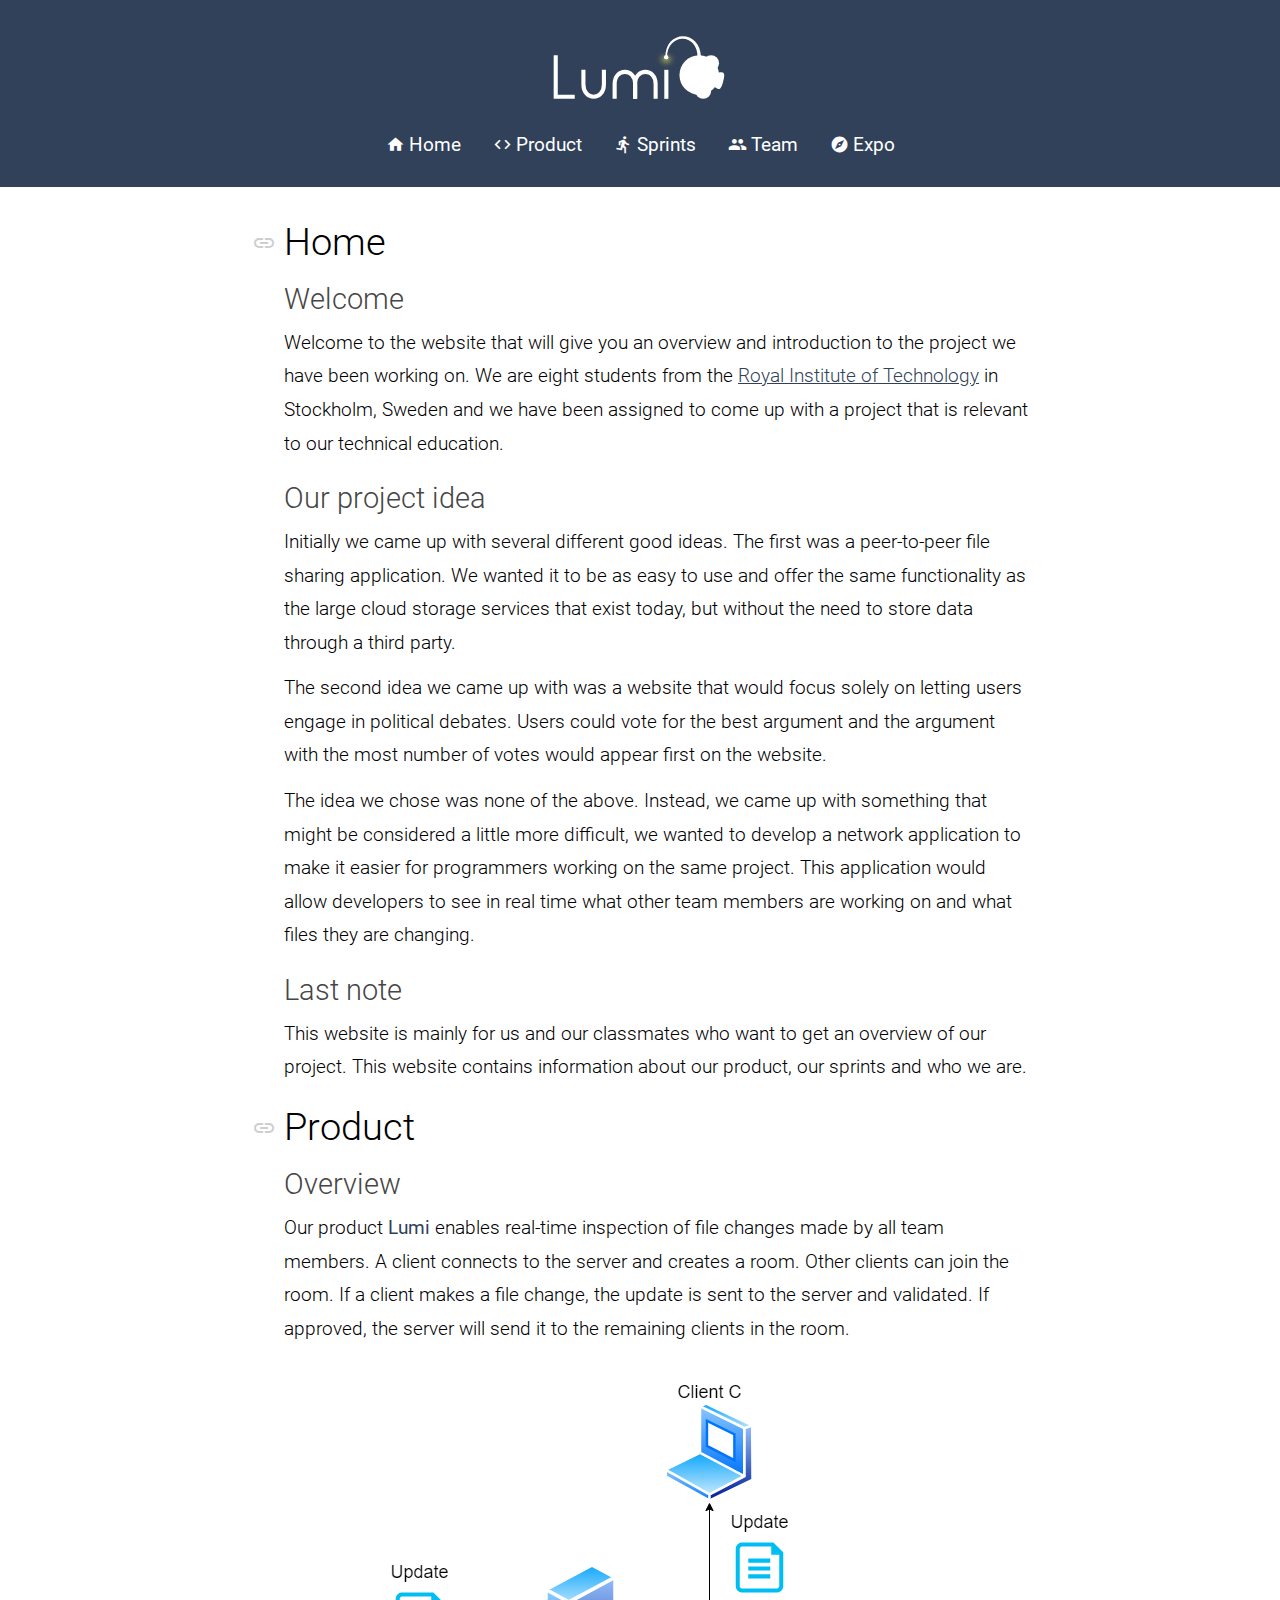
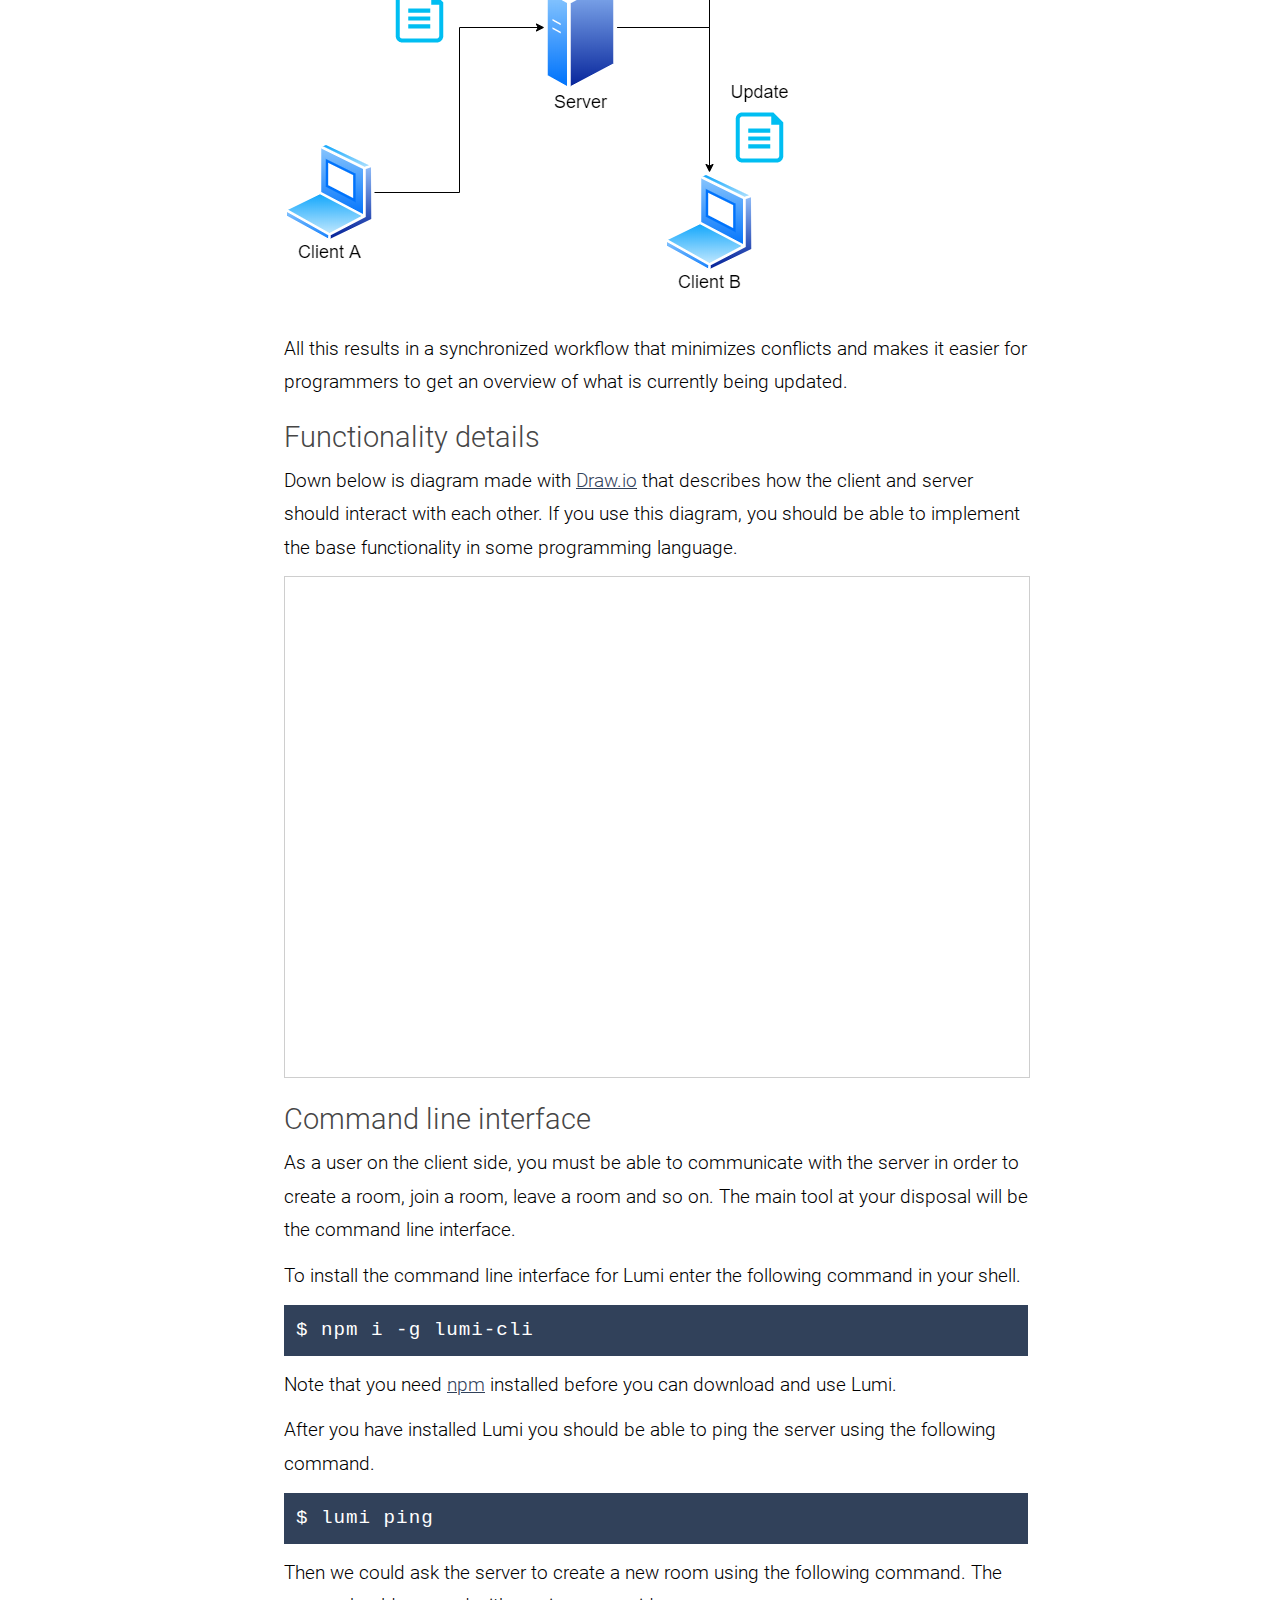
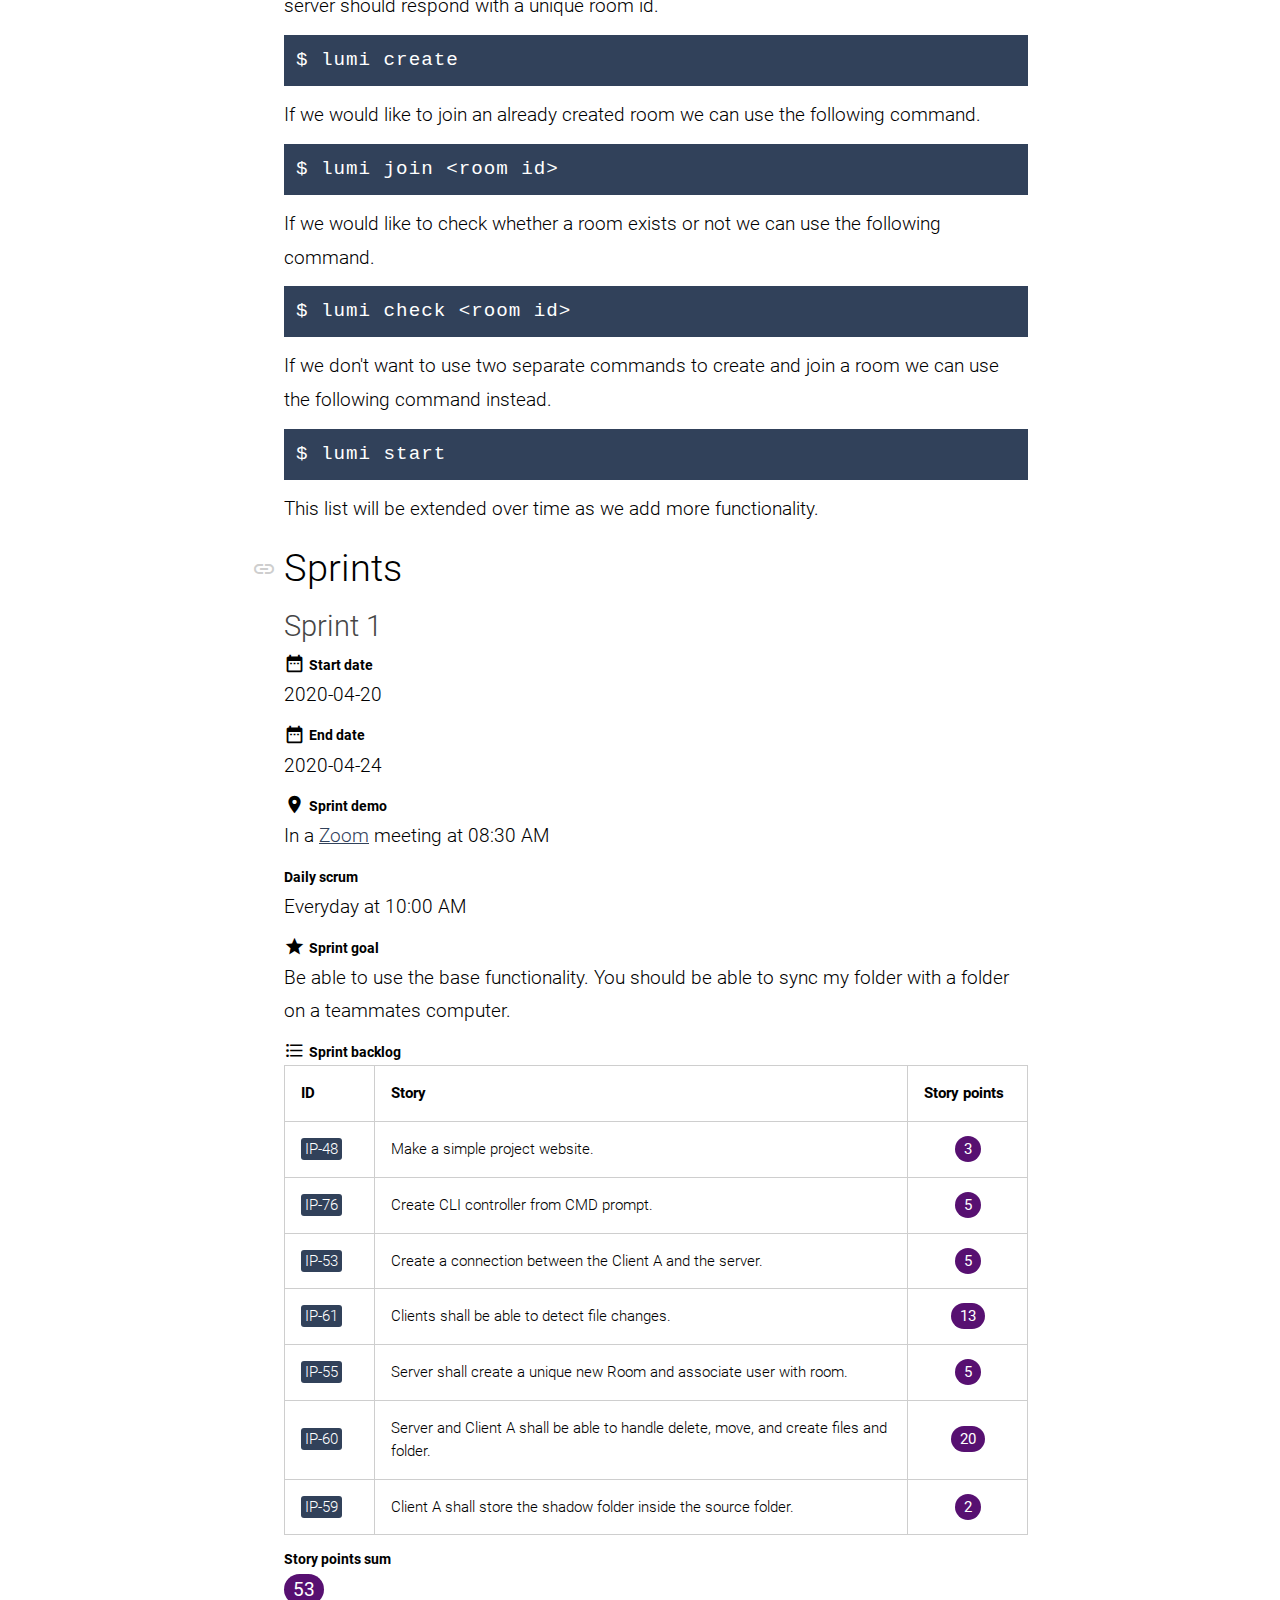
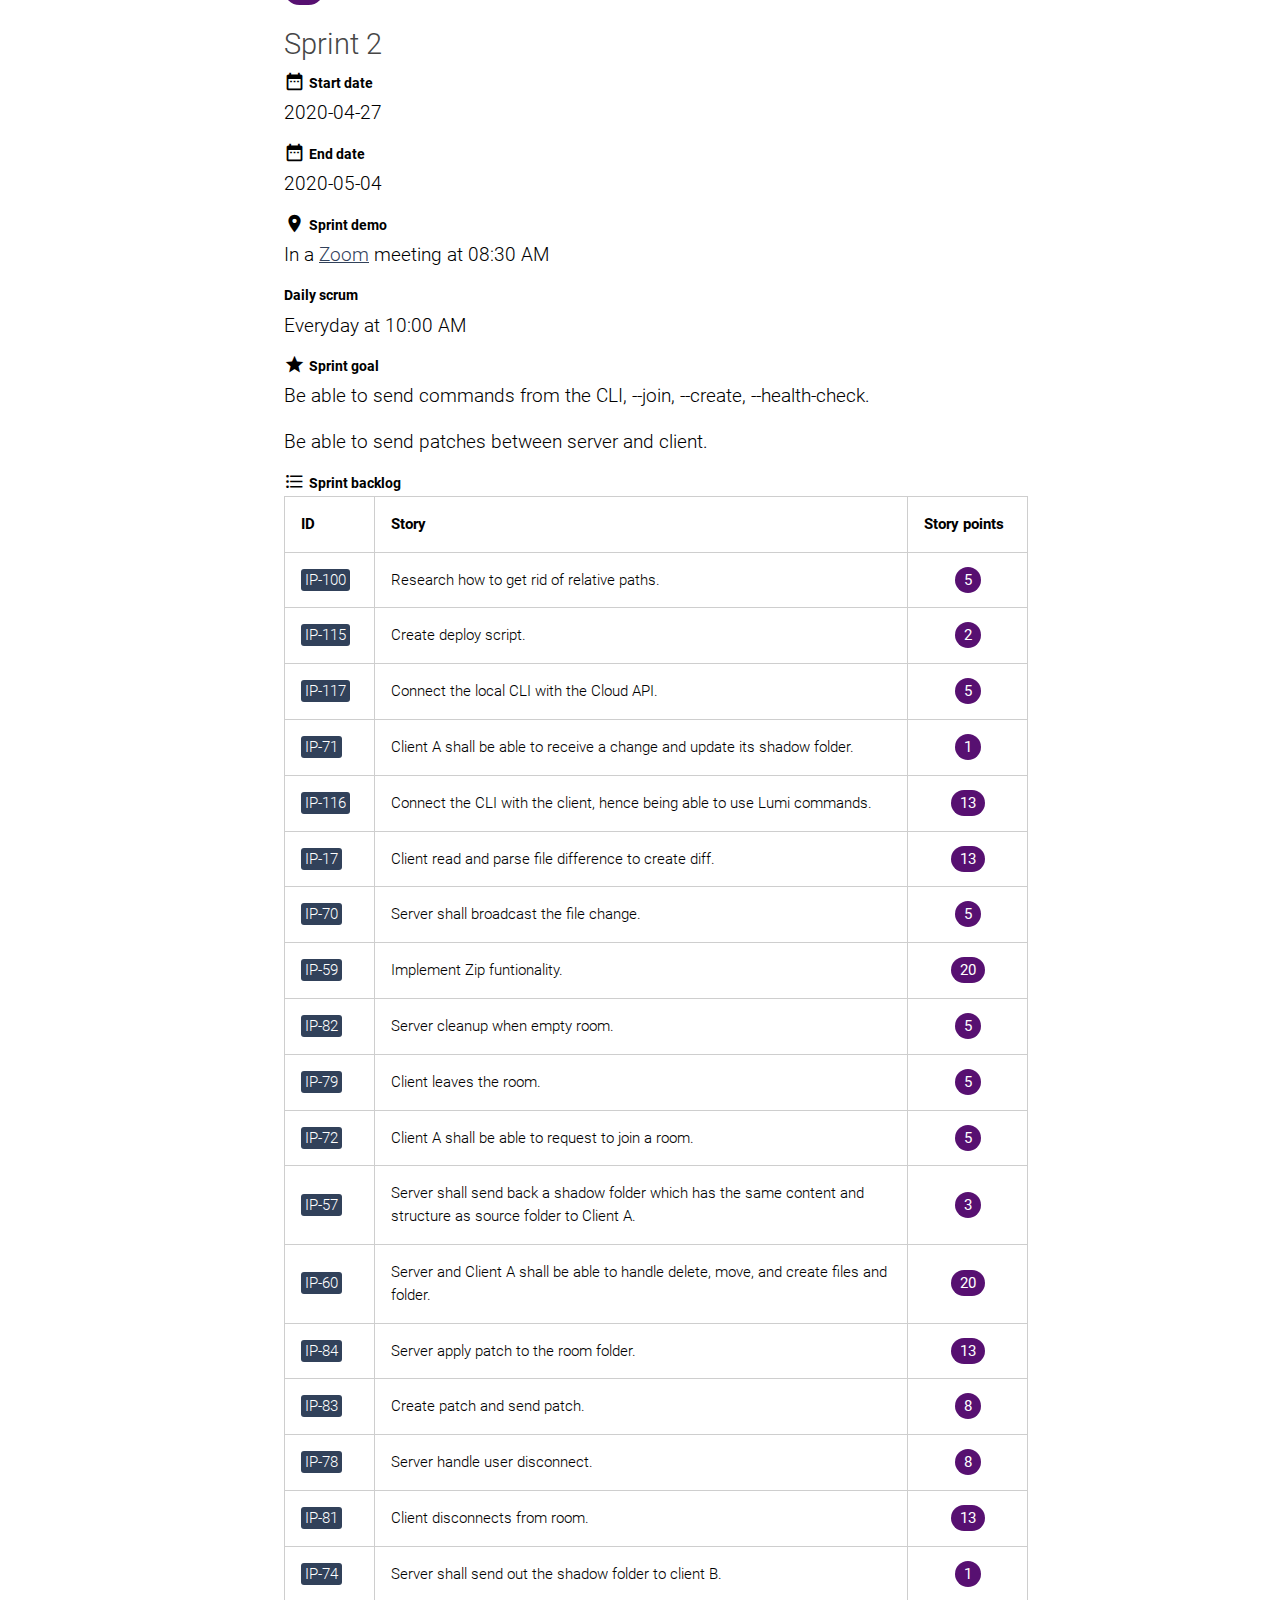
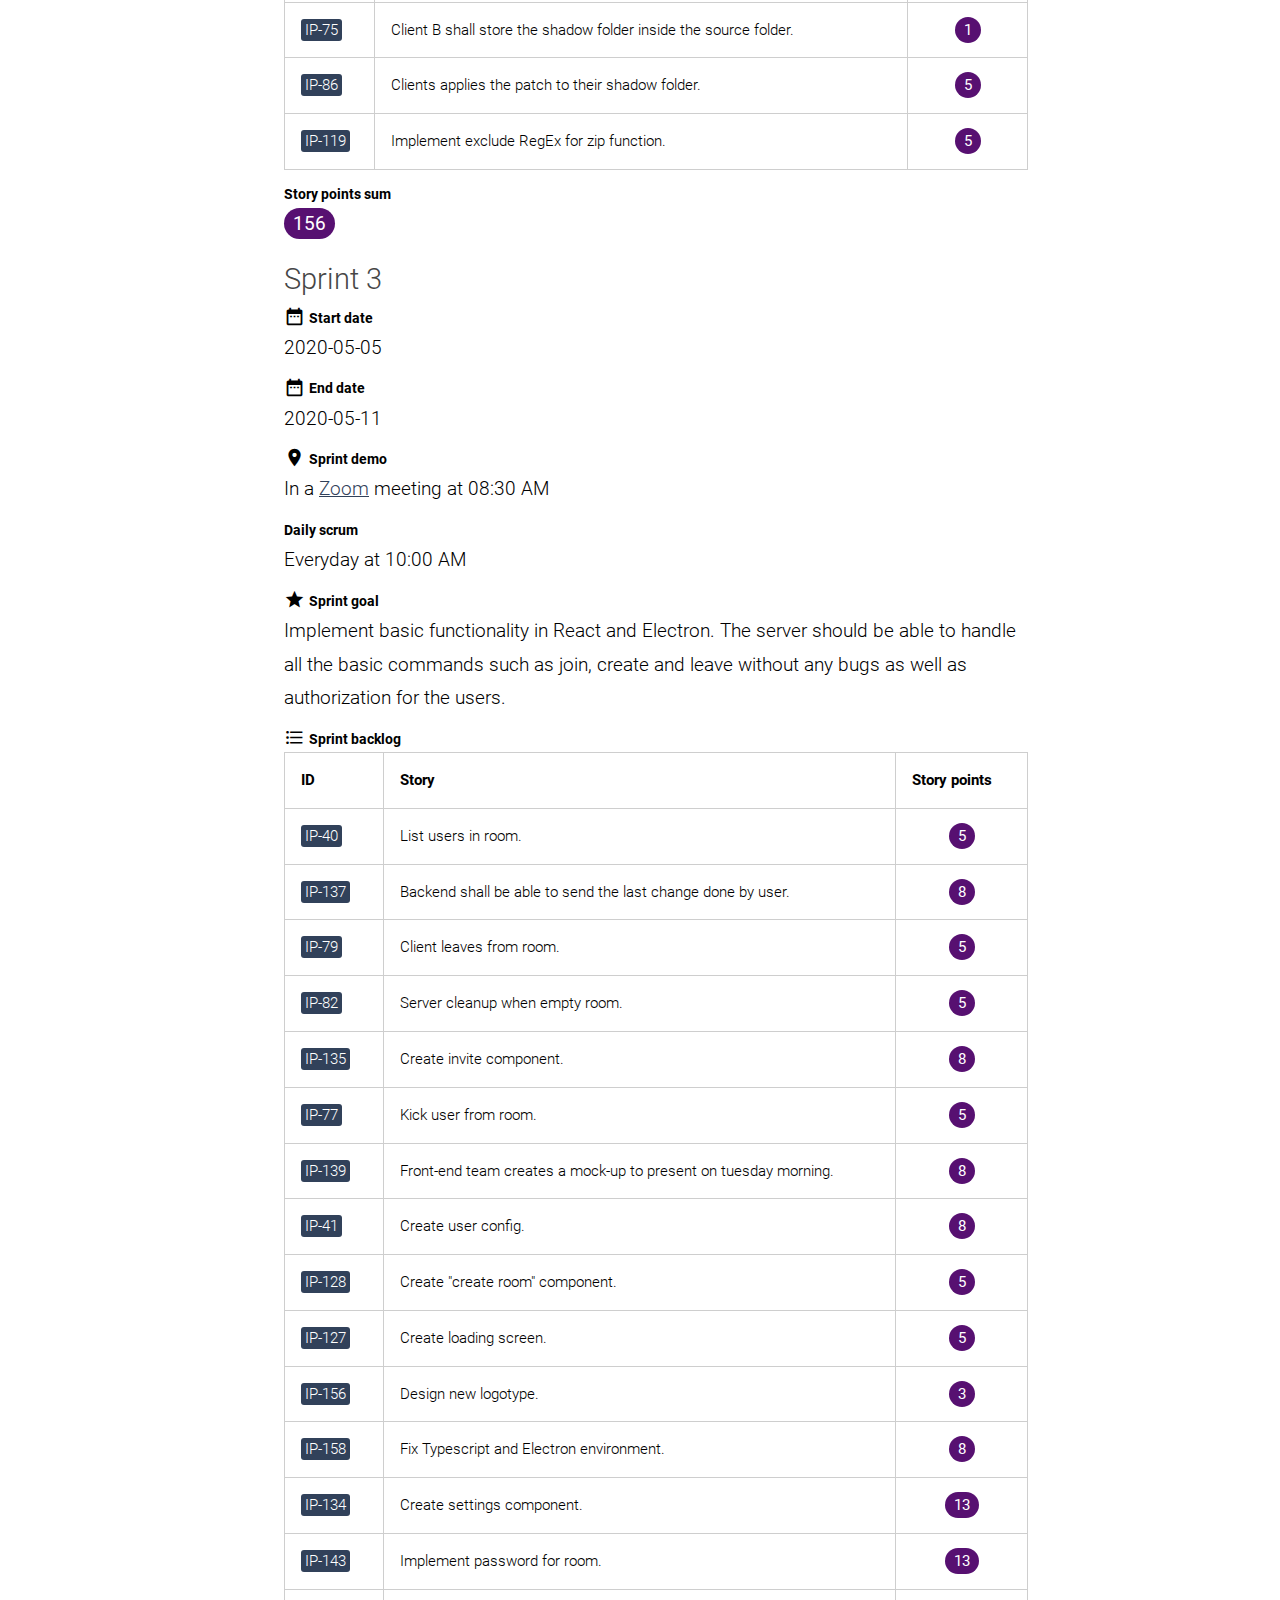
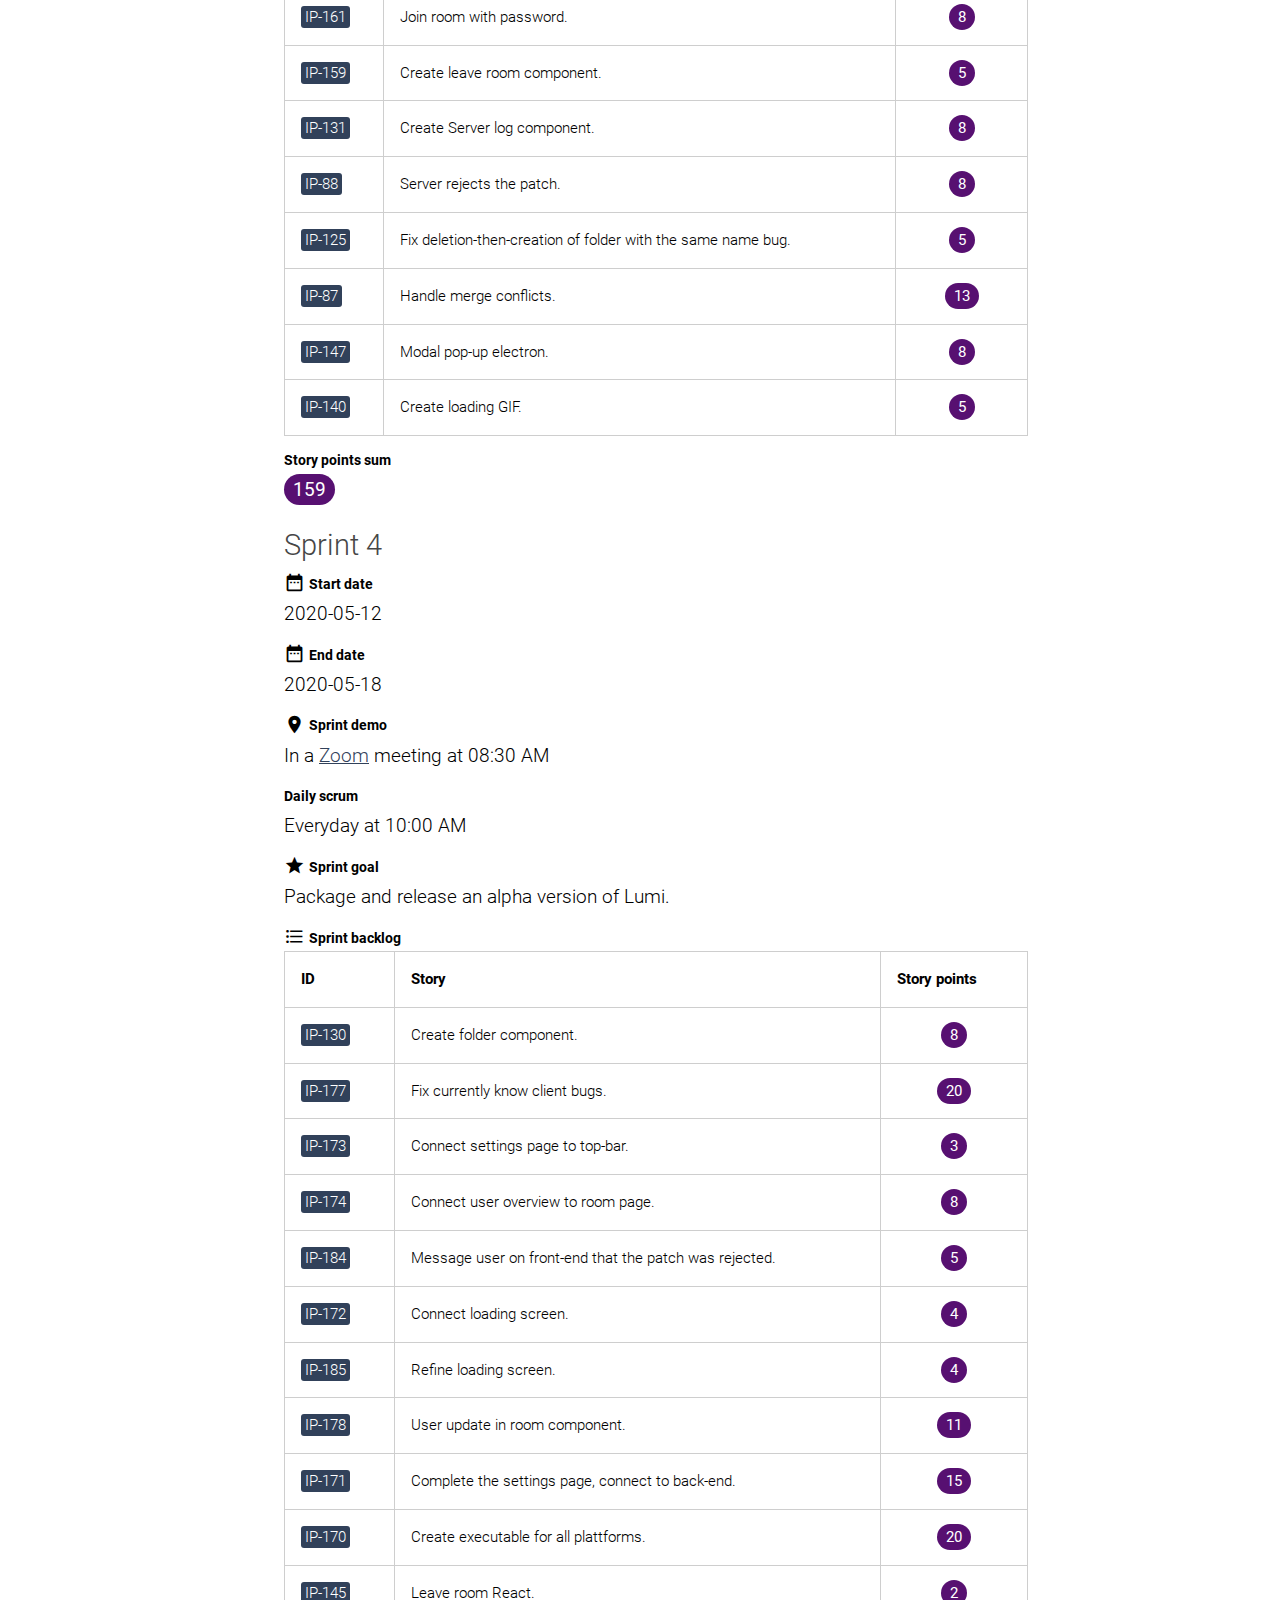
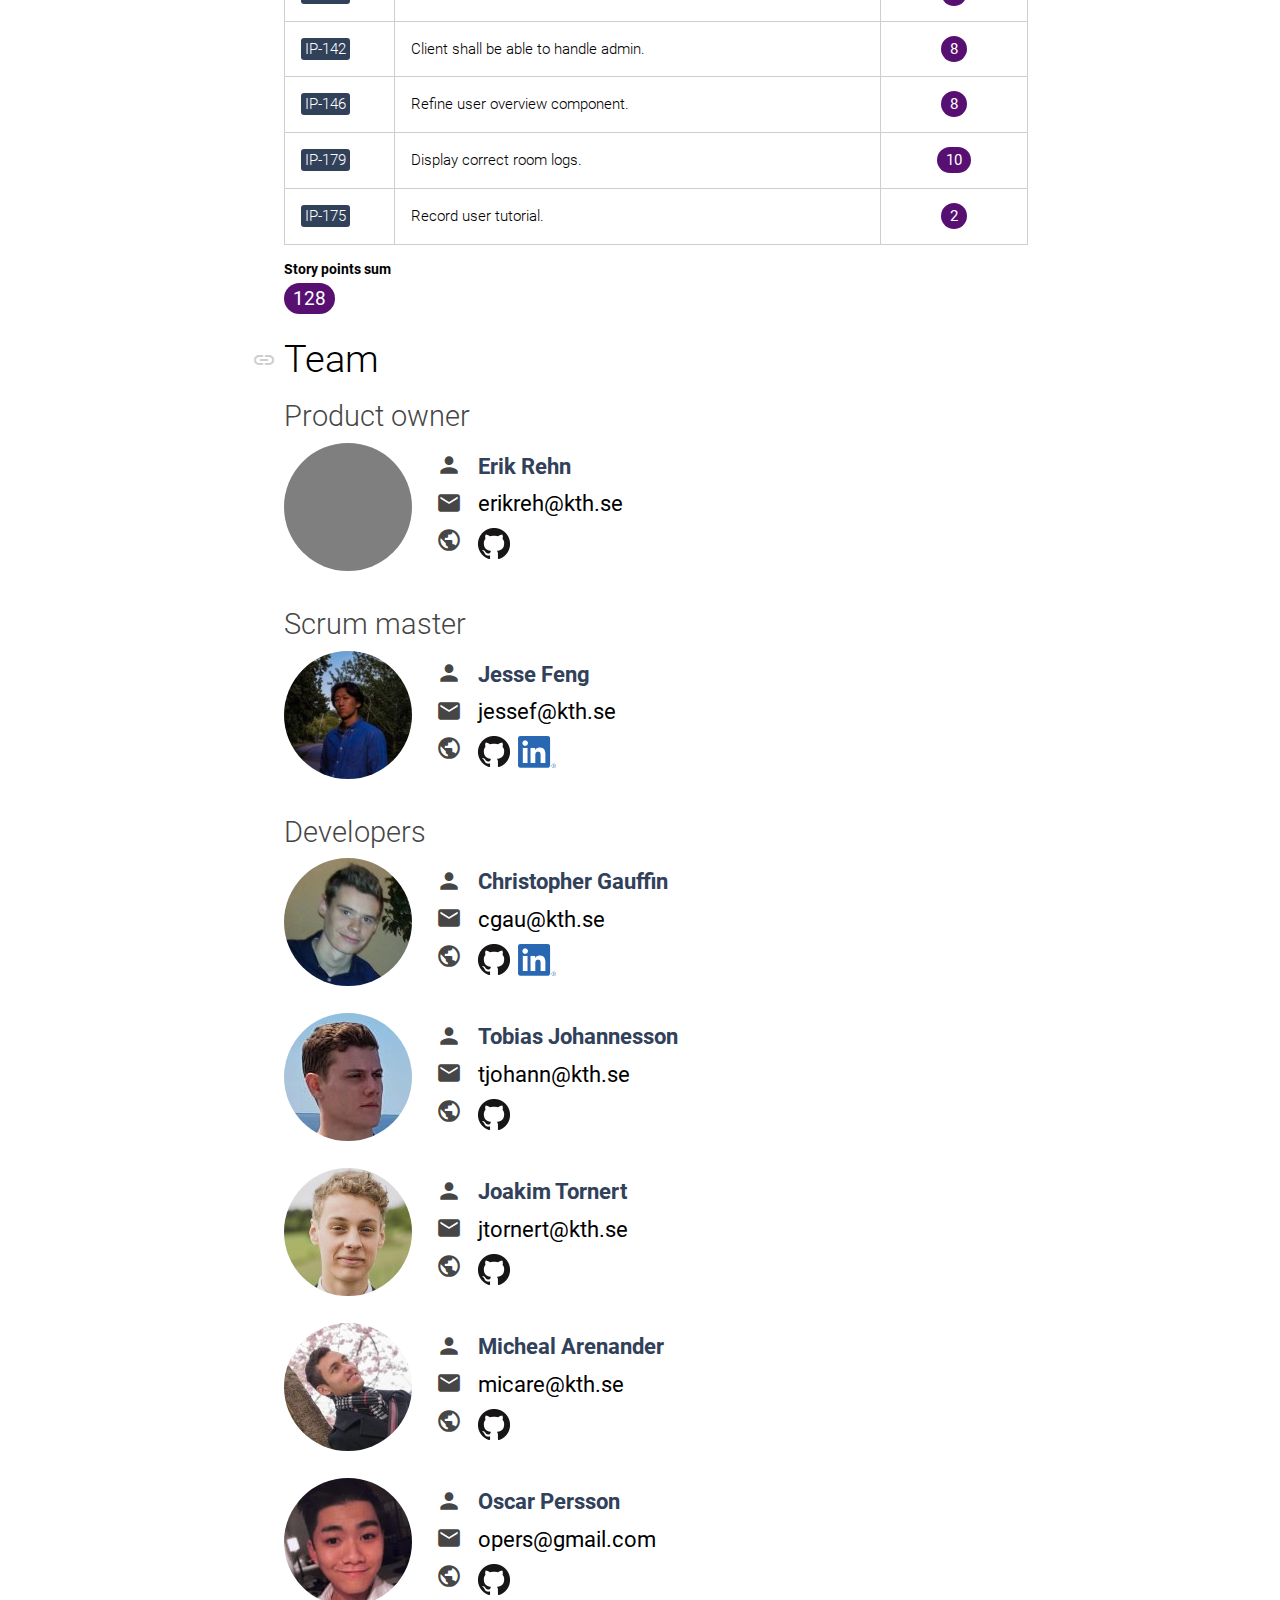
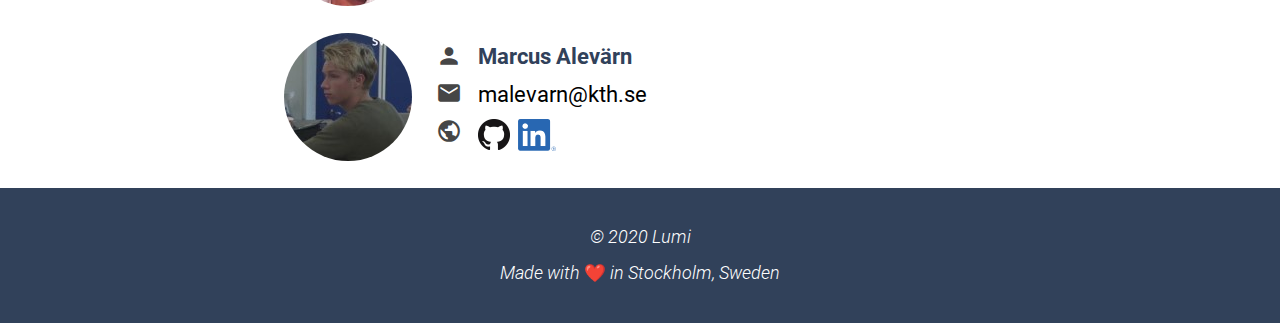
==== index.html @ 418b75c3 "new logo" ====
<!DOCTYPE html>
<html lang="en">
  <head>
    <meta charset="UTF-8" />
    <meta name="viewport" content="width=device-width, initial-scale=1.0" />
    <meta
      name="description"
      content="Lumi enables real-time inspection of file changes made by all team members."
    />
    <meta name="keywords" content="Lumi,Software,Development,Real-time" />
    <meta name="author" content="Lumi Team" />
    <meta name="theme-color" content="#ffffff" />
    <title>Lumi</title>
    <link rel="stylesheet" type="text/css" href="style/reset.css" />
    <link
      rel="stylesheet"
      type="text/css"
      href="graphics/material-design-icons/iconfont/material-icons.css"
    />
    <link rel="stylesheet" type="text/css" href="style/fonts.css" />
    <link rel="stylesheet" type="text/css" href="style/main.css" />
  </head>

  <body>
    <div class="wrapper">
      <div class="top-bar">
        <header class="header">
          <svg
            class="hero-logo"
            width="200px"
            viewBox="0 0 2314 976"
            version="1.1"
            xmlns="http://www.w3.org/2000/svg"
            xmlns:xlink="http://www.w3.org/1999/xlink"
            xml:space="preserve"
            xmlns:serif="http://www.serif.com/"
            style="
              fill-rule: evenodd;
              clip-rule: evenodd;
              stroke-linecap: square;
              stroke-miterlimit: 1.7;
            "
          >
            <g
              id="Artboard1"
              transform="matrix(0.797931,0,0,0.617722,2399.38,281.063)"
            >
              <rect
                x="-3007"
                y="-455"
                width="2900"
                height="1580"
                style="fill: none;"
              />
              <g
                id="Lumi"
                transform="matrix(5.22689,0,0,6.75174,-3471.14,-3325.56)"
              >
                <g transform="matrix(0.710571,0,0,0.710571,-9.71331,178.018)">
                  <path
                    d="M200,632L200,469.964L200,632L266.234,632"
                    style="fill: none; stroke: white; stroke-width: 16px;"
                  />
                </g>
                <g transform="matrix(0.710571,0,0,0.710571,66.3061,229.179)">
                  <path
                    d="M201.143,454.643L201.143,512C201.143,576 281.143,576 281.143,512L281.143,454.643"
                    style="
                      fill: none;
                      stroke: white;
                      stroke-width: 16px;
                      stroke-linecap: butt;
                      stroke-linejoin: round;
                    "
                  />
                </g>
                <g transform="matrix(1,0,0,1,0.00861534,0)">
                  <g transform="matrix(0.710571,0,0,0.710571,152.911,268.971)">
                    <path
                      d="M201.143,512L201.143,454.643C201.143,390.643 281.143,390.643 281.143,454.643L281.143,512"
                      style="
                        fill: none;
                        stroke: white;
                        stroke-width: 16px;
                        stroke-linecap: butt;
                        stroke-linejoin: round;
                      "
                    />
                  </g>
                  <g transform="matrix(0.710571,0,0,0.710571,209.757,268.971)">
                    <path
                      d="M201.143,512L201.143,454.643C201.143,390.643 281.143,390.643 281.143,454.643L281.143,512"
                      style="
                        fill: none;
                        stroke: white;
                        stroke-width: 16px;
                        stroke-linecap: butt;
                        stroke-linejoin: round;
                      "
                    />
                  </g>
                </g>
                <g>
                  <g transform="matrix(0.14954,0,0,0.14954,126.325,430.126)">
                    <circle cx="2090" cy="583" r="38" style="fill: white;" />
                  </g>
                  <g transform="matrix(0.710571,0,0,0.710571,69.8083,223.494)">
                    <path
                      d="M520,462.643L520,576"
                      style="
                        fill: none;
                        stroke: white;
                        stroke-width: 16px;
                        stroke-linecap: butt;
                        stroke-linejoin: round;
                      "
                    />
                  </g>
                </g>
              </g>
              <g
                id="Fish"
                transform="matrix(-2.87057,0,0,3.70801,3286.62,-1122.25)"
              >
                <g id="Fins">
                  <circle cx="1328" cy="378" r="40" style="fill: white;" />
                  <circle cx="1368" cy="518" r="40" style="fill: white;" />
                  <g
                    transform="matrix(1.20741,-0.323524,0.267479,0.998247,-498.88,389.371)"
                  >
                    <path
                      d="M1368,478C1387.75,487.873 1408,495.923 1408,518C1408,540.077 1387.75,548.127 1368,558C1348,568 1348,540.077 1348,518C1348,495.923 1348,468 1368,478Z"
                      style="fill: white;"
                    />
                  </g>
                </g>
                <g
                  id="Light"
                  transform="matrix(2.28774,0,0,2.28774,-1853.93,-393.175)"
                >
                  <g
                    transform="matrix(0.912751,-1.1178e-16,-1.1178e-16,-0.912751,1233.5,791.443)"
                  >
                    <path
                      d="M279.204,512C278.742,542.182 260.006,557.28 241.143,556.992C222.714,556.71 204.769,541.486 205.221,512C205.221,512 206.098,454.643 206.098,454.643L196.188,454.643L197.065,512C197.593,546.526 219.564,563.338 241.143,563.008C262.28,562.685 283.599,545.82 283.082,512L279.204,512Z"
                      style="fill: white;"
                    />
                  </g>
                  <g
                    transform="matrix(-0.816241,0.036732,0.036732,0.816241,946.246,263.957)"
                  >
                    <clipPath id="_clip1">
                      <circle cx="-661.66" cy="103.167" r="33.484" />
                    </clipPath>
                    <g clip-path="url(#_clip1)">
                      <g
                        transform="matrix(0.233326,-0.0105,0.0105,0.233326,-1006.35,28.8248)"
                      >
                        <use
                          xlink:href="#_Image2"
                          x="1320.91"
                          y="321.19"
                          width="283.728px"
                          height="205.803px"
                          transform="matrix(0.999041,0,0,0.999041,0,0)"
                        />
                      </g>
                    </g>
                  </g>
                  <g transform="matrix(-0.119273,0,0,0.119273,1739.39,254.326)">
                    <circle cx="2090" cy="583" r="38" style="fill: white;" />
                  </g>
                </g>
                <g
                  id="Body"
                  transform="matrix(0.595238,0,0,0.595238,438.595,143.952)"
                >
                  <circle cx="1595" cy="494" r="168" style="fill: white;" />
                </g>
              </g>
            </g>
            <defs>
              <image
                id="_Image2"
                width="284px"
                height="206px"
                xlink:href="[data-uri]"
              />
            </defs>
          </svg>
        </header>
        <nav class="nav">
          <ul class="nav-list">
            <li class="nav-list-item">
              <a class="nav-link" href="#"
                ><i class="material-icons">home</i>Home</a
              >
            </li>
            <li class="nav-list-item">
              <a class="nav-link" href="#"
                ><i class="material-icons">code</i>Product</a
              >
            </li>
            <li class="nav-list-item">
              <a class="nav-link" href="#"
                ><i class="material-icons">directions_run</i>Sprints</a
              >
            </li>
            <li class="nav-list-item">
              <a class="nav-link" href="#"
                ><i class="material-icons">group</i>Team</a
              >
            </li>
            <li class="nav-list-item">
              <a class="nav-link" href="expo.html"
                ><i class="material-icons">explore</i>Expo</a
              >
            </li>
          </ul>
        </nav>
      </div>
      <div class="sections">
        <section class="section">
          <div class="section-title">
            <h1 class="section-title-h1">
              <i class="material-icons">link</i><span>Home</span>
            </h1>
          </div>
          <article class="section-article">
            <h2>Welcome</h2>
            <p>
              Welcome to the website that will give you an overview and
              introduction to the project we have been working on. We are eight
              students from the
              <a target="_blank" href="https://www.kth.se/"
                >Royal Institute of Technology</a
              >
              in Stockholm, Sweden and we have been assigned to come up with a
              project that is relevant to our technical education.
            </p>
            <h2>Our project idea</h2>
            <p>
              Initially we came up with several different good ideas. The first
              was a peer-to-peer file sharing application. We wanted it to be as
              easy to use and offer the same functionality as the large cloud
              storage services that exist today, but without the need to store
              data through a third party.
            </p>
            <p>
              The second idea we came up with was a website that would focus
              solely on letting users engage in political debates. Users could
              vote for the best argument and the argument with the most number
              of votes would appear first on the website.
            </p>
            <p>
              The idea we chose was none of the above. Instead, we came up with
              something that might be considered a little more difficult, we
              wanted to develop a network application to make it easier for
              programmers working on the same project. This application would
              allow developers to see in real time what other team members are
              working on and what files they are changing.
            </p>
            <h2>Last note</h2>
            <p>
              This website is mainly for us and our classmates who want to get
              an overview of our project. This website contains information
              about our product, our sprints and who we are.
            </p>
          </article>
        </section>
        <section class="section">
          <div class="section-title">
            <h1 class="section-title-h1">
              <i class="material-icons">link</i><span>Product</span>
            </h1>
          </div>
          <article class="section-article">
            <h2>Overview</h2>
            <p>
              Our product <b>Lumi</b> enables real-time inspection of file
              changes made by all team members. A client connects to the server
              and creates a room. Other clients can join the room. If a client
              makes a file change, the update is sent to the server and
              validated. If approved, the server will send it to the remaining
              clients in the room.
            </p>
            <img src="graphics/lumi-overview.png" alt="Lumi overview" />
            <p>
              All this results in a synchronized workflow that minimizes
              conflicts and makes it easier for programmers to get an overview
              of what is currently being updated.
            </p>
            <h2>Functionality details</h2>
            <p>
              Down below is diagram made with
              <a target="_blank" href="https://app.diagrams.net/">Draw.io</a>
              that describes how the client and server should interact with each
              other. If you use this diagram, you should be able to implement
              the base functionality in some programming language.
            </p>
            <iframe
              frameborder="0"
              style="
                width: 100%;
                height: 500px;
                margin-bottom: 12px;
                border: 1px solid #cecece;
              "
              src="https://app.diagrams.net/?lightbox=1&highlight=0000ff&edit=_blank&layers=1&nav=1#G1a9KVevRomXmgu71RO0j7gl034nzP-Uzf"
            ></iframe>
            <h2>Command line interface</h2>
            <p>
              As a user on the client side, you must be able to communicate with
              the server in order to create a room, join a room, leave a room
              and so on. The main tool at your disposal will be the command line
              interface.
            </p>
            <p>
              To install the command line interface for Lumi enter the following
              command in your shell.
            </p>
            <p class="shell-command">
              $ npm i -g lumi-cli
            </p>
            <p>
              Note that you need
              <a href="https://www.npmjs.com">npm</a> installed before you can
              download and use Lumi.
            </p>
            <p>
              After you have installed Lumi you should be able to ping the
              server using the following command.
            </p>
            <p class="shell-command">
              $ lumi ping
            </p>
            <p>
              Then we could ask the server to create a new room using the
              following command. The server should respond with a unique room
              id.
            </p>
            <p class="shell-command">
              $ lumi create
            </p>
            <p>
              If we would like to join an already created room we can use the
              following command.
            </p>
            <p class="shell-command">
              $ lumi join &lt;room id&gt;
            </p>
            <p>
              If we would like to check whether a room exists or not we can use
              the following command.
            </p>
            <p class="shell-command">
              $ lumi check &lt;room id&gt;
            </p>
            <p>
              If we don't want to use two separate commands to create and join a
              room we can use the following command instead.
            </p>
            <p class="shell-command">
              $ lumi start
            </p>
            <p>
              This list will be extended over time as we add more functionality.
            </p>
          </article>
        </section>
        <section class="section">
          <div class="section-title">
            <h1 class="section-title-h1">
              <i class="material-icons">link</i><span>Sprints</span>
            </h1>
          </div>
          <article class="section-article">
            <div class="sprint">
              <h2 class="sprint-title">Sprint 1</h2>
              <div class="sprint-pair">
                <p class="sprint-key">
                  <i class="material-icons">date_range</i>Start date
                </p>
                <p class="sprint-value">2020-04-20</p>
              </div>
              <div class="sprint-pair">
                <p class="sprint-key">
                  <i class="material-icons">date_range</i>End date
                </p>
                <p class="sprint-value">2020-04-24</p>
              </div>
              <div class="sprint-pair">
                <p class="sprint-key">
                  <i class="material-icons">location_on</i>Sprint demo
                </p>
                <p class="sprint-value">
                  In a
                  <a target="_blank" href="https://zoom.us/">Zoom</a> meeting at
                  08:30 AM
                </p>
              </div>
              <div class="sprint-pair">
                <p class="sprint-key">Daily scrum</p>
                <p class="sprint-value">Everyday at 10:00 AM</p>
              </div>
              <div class="sprint-pair">
                <p class="sprint-key">
                  <i class="material-icons">star</i>Sprint goal
                </p>
                <p class="sprint-value">
                  Be able to use the base functionality. You should be able to
                  sync my folder with a folder on a teammates computer.
                </p>
              </div>
              <div class="sprint-pair">
                <p class="sprint-key">
                  <i class="material-icons">format_list_bulleted</i>Sprint
                  backlog
                </p>
                <table class="sprint-backlog">
                  <tr>
                    <th>ID</th>
                    <th>Story</th>
                    <th>Story points</th>
                  </tr>
                  <tr>
                    <td class="story-id"><span>IP-48</span></td>
                    <td>Make a simple project website.</td>
                    <td class="story-point"><span>3</span></td>
                  </tr>
                  <tr>
                    <td class="story-id"><span>IP-76</span></td>
                    <td>Create CLI controller from CMD prompt.</td>
                    <td class="story-point"><span>5</span></td>
                  </tr>
                  <tr>
                    <td class="story-id"><span>IP-53</span></td>
                    <td>
                      Create a connection between the Client A and the server.
                    </td>
                    <td class="story-point"><span>5</span></td>
                  </tr>
                  <tr>
                    <td class="story-id"><span>IP-61</span></td>
                    <td>Clients shall be able to detect file changes.</td>
                    <td class="story-point"><span>13</span></td>
                  </tr>
                  <tr>
                    <td class="story-id"><span>IP-55</span></td>
                    <td>
                      Server shall create a unique new Room and associate user
                      with room.
                    </td>
                    <td class="story-point"><span>5</span></td>
                  </tr>
                  <tr>
                    <td class="story-id"><span>IP-60</span></td>
                    <td>
                      Server and Client A shall be able to handle delete, move,
                      and create files and folder.
                    </td>
                    <td class="story-point"><span>20</span></td>
                  </tr>
                  <tr>
                    <td class="story-id"><span>IP-59</span></td>
                    <td>
                      Client A shall store the shadow folder inside the source
                      folder.
                    </td>
                    <td class="story-point"><span>2</span></td>
                  </tr>
                </table>
              </div>
              <div class="sprint-pair">
                <p class="sprint-key">Story points sum</p>
                <p class="sprint-value story-points-sum"><span></span></p>
              </div>
            </div>
            <div class="sprint">
              <h2 class="sprint-title">Sprint 2</h2>
              <div class="sprint-pair">
                <p class="sprint-key">
                  <i class="material-icons">date_range</i>Start date
                </p>
                <p class="sprint-value">2020-04-27</p>
              </div>
              <div class="sprint-pair">
                <p class="sprint-key">
                  <i class="material-icons">date_range</i>End date
                </p>
                <p class="sprint-value">2020-05-04</p>
              </div>
              <div class="sprint-pair">
                <p class="sprint-key">
                  <i class="material-icons">location_on</i>Sprint demo
                </p>
                <p class="sprint-value">
                  In a
                  <a target="_blank" href="https://zoom.us/">Zoom</a> meeting at
                  08:30 AM
                </p>
              </div>
              <div class="sprint-pair">
                <p class="sprint-key">Daily scrum</p>
                <p class="sprint-value">Everyday at 10:00 AM</p>
              </div>
              <div class="sprint-pair">
                <p class="sprint-key">
                  <i class="material-icons">star</i>Sprint goal
                </p>
                <p class="sprint-value">
                  Be able to send commands from the CLI, --join, --create,
                  --health-check.
                </p>
                <p class="sprint-value">
                  Be able to send patches between server and client.
                </p>
              </div>
              <div class="sprint-pair">
                <p class="sprint-key">
                  <i class="material-icons">format_list_bulleted</i>Sprint
                  backlog
                </p>
                <table class="sprint-backlog">
                  <tr>
                    <th>ID</th>
                    <th>Story</th>
                    <th>Story points</th>
                  </tr>
                  <tr>
                    <td class="story-id"><span>IP-100</span></td>
                    <td>Research how to get rid of relative paths.</td>
                    <td class="story-point"><span>5</span></td>
                  </tr>
                  <tr>
                    <td class="story-id"><span>IP-115</span></td>
                    <td>Create deploy script.</td>
                    <td class="story-point"><span>2</span></td>
                  </tr>
                  <tr>
                    <td class="story-id"><span>IP-117</span></td>
                    <td>Connect the local CLI with the Cloud API.</td>
                    <td class="story-point"><span>5</span></td>
                  </tr>
                  <tr>
                    <td class="story-id"><span>IP-71</span></td>
                    <td>
                      Client A shall be able to receive a change and update its
                      shadow folder.
                    </td>
                    <td class="story-point"><span>1</span></td>
                  </tr>
                  <tr>
                    <td class="story-id"><span>IP-116</span></td>
                    <td>
                      Connect the CLI with the client, hence being able to use
                      Lumi commands.
                    </td>
                    <td class="story-point"><span>13</span></td>
                  </tr>
                  <tr>
                    <td class="story-id"><span>IP-17</span></td>
                    <td>
                      Client read and parse file difference to create diff.
                    </td>
                    <td class="story-point"><span>13</span></td>
                  </tr>
                  <tr>
                    <td class="story-id"><span>IP-70</span></td>
                    <td>Server shall broadcast the file change.</td>
                    <td class="story-point"><span>5</span></td>
                  </tr>
                  <tr>
                    <td class="story-id"><span>IP-59</span></td>
                    <td>Implement Zip funtionality.</td>
                    <td class="story-point"><span>20</span></td>
                  </tr>
                  <tr>
                    <td class="story-id"><span>IP-82</span></td>
                    <td>Server cleanup when empty room.</td>
                    <td class="story-point"><span>5</span></td>
                  </tr>
                  <tr>
                    <td class="story-id"><span>IP-79</span></td>
                    <td>Client leaves the room.</td>
                    <td class="story-point"><span>5</span></td>
                  </tr>
                  <tr>
                    <td class="story-id"><span>IP-72</span></td>
                    <td>Client A shall be able to request to join a room.</td>
                    <td class="story-point"><span>5</span></td>
                  </tr>
                  <tr>
                    <td class="story-id"><span>IP-57</span></td>
                    <td>
                      Server shall send back a shadow folder which has the same
                      content and structure as source folder to Client A.
                    </td>
                    <td class="story-point"><span>3</span></td>
                  </tr>
                  <tr>
                    <td class="story-id"><span>IP-60</span></td>
                    <td>
                      Server and Client A shall be able to handle delete, move,
                      and create files and folder.
                    </td>
                    <td class="story-point"><span>20</span></td>
                  </tr>
                  <tr>
                    <td class="story-id"><span>IP-84</span></td>
                    <td>Server apply patch to the room folder.</td>
                    <td class="story-point"><span>13</span></td>
                  </tr>
                  <tr>
                    <td class="story-id"><span>IP-83</span></td>
                    <td>Create patch and send patch.</td>
                    <td class="story-point"><span>8</span></td>
                  </tr>
                  <tr>
                    <td class="story-id"><span>IP-78</span></td>
                    <td>Server handle user disconnect.</td>
                    <td class="story-point"><span>8</span></td>
                  </tr>
                  <tr>
                    <td class="story-id"><span>IP-81</span></td>
                    <td>Client disconnects from room.</td>
                    <td class="story-point"><span>13</span></td>
                  </tr>
                  <tr>
                    <td class="story-id"><span>IP-74</span></td>
                    <td>
                      Server shall send out the shadow folder to client B.
                    </td>
                    <td class="story-point"><span>1</span></td>
                  </tr>
                  <tr>
                    <td class="story-id"><span>IP-75</span></td>
                    <td>
                      Client B shall store the shadow folder inside the source
                      folder.
                    </td>
                    <td class="story-point"><span>1</span></td>
                  </tr>
                  <tr>
                    <td class="story-id"><span>IP-86</span></td>
                    <td>Clients applies the patch to their shadow folder.</td>
                    <td class="story-point"><span>5</span></td>
                  </tr>
                  <tr>
                    <td class="story-id"><span>IP-119</span></td>
                    <td>Implement exclude RegEx for zip function.</td>
                    <td class="story-point"><span>5</span></td>
                  </tr>
                </table>
              </div>
              <div class="sprint-pair">
                <p class="sprint-key">Story points sum</p>
                <p class="sprint-value story-points-sum"><span></span></p>
              </div>
            </div>
            <div class="sprint">
              <h2 class="sprint-title">Sprint 3</h2>
              <div class="sprint-pair">
                <p class="sprint-key">
                  <i class="material-icons">date_range</i>Start date
                </p>
                <p class="sprint-value">2020-05-05</p>
              </div>
              <div class="sprint-pair">
                <p class="sprint-key">
                  <i class="material-icons">date_range</i>End date
                </p>
                <p class="sprint-value">2020-05-11</p>
              </div>
              <div class="sprint-pair">
                <p class="sprint-key">
                  <i class="material-icons">location_on</i>Sprint demo
                </p>
                <p class="sprint-value">
                  In a
                  <a target="_blank" href="https://zoom.us/">Zoom</a> meeting at
                  08:30 AM
                </p>
              </div>
              <div class="sprint-pair">
                <p class="sprint-key">Daily scrum</p>
                <p class="sprint-value">Everyday at 10:00 AM</p>
              </div>
              <div class="sprint-pair">
                <p class="sprint-key">
                  <i class="material-icons">star</i>Sprint goal
                </p>
                <p class="sprint-value">
                  Implement basic functionality in React and Electron. The
                  server should be able to handle all the basic commands such as
                  join, create and leave without any bugs as well as
                  authorization for the users.
                </p>
              </div>
              <div class="sprint-pair">
                <p class="sprint-key">
                  <i class="material-icons">format_list_bulleted</i>Sprint
                  backlog
                </p>
                <table class="sprint-backlog">
                  <tr>
                    <th>ID</th>
                    <th>Story</th>
                    <th>Story points</th>
                  </tr>
                  <tr>
                    <td class="story-id"><span>IP-40</span></td>
                    <td>List users in room.</td>
                    <td class="story-point"><span>5</span></td>
                  </tr>
                  <tr>
                    <td class="story-id"><span>IP-137</span></td>
                    <td>
                      Backend shall be able to send the last change done by
                      user.
                    </td>
                    <td class="story-point"><span>8</span></td>
                  </tr>
                  <tr>
                    <td class="story-id"><span>IP-79</span></td>
                    <td>Client leaves from room.</td>
                    <td class="story-point"><span>5</span></td>
                  </tr>
                  <tr>
                    <td class="story-id"><span>IP-82</span></td>
                    <td>Server cleanup when empty room.</td>
                    <td class="story-point"><span>5</span></td>
                  </tr>
                  <tr>
                    <td class="story-id"><span>IP-135</span></td>
                    <td>Create invite component.</td>
                    <td class="story-point"><span>8</span></td>
                  </tr>
                  <tr>
                    <td class="story-id"><span>IP-77</span></td>
                    <td>Kick user from room.</td>
                    <td class="story-point"><span>5</span></td>
                  </tr>
                  <tr>
                    <td class="story-id"><span>IP-139</span></td>
                    <td>
                      Front-end team creates a mock-up to present on tuesday
                      morning.
                    </td>
                    <td class="story-point"><span>8</span></td>
                  </tr>
                  <tr>
                    <td class="story-id"><span>IP-41</span></td>
                    <td>Create user config.</td>
                    <td class="story-point"><span>8</span></td>
                  </tr>
                  <tr>
                    <td class="story-id"><span>IP-128</span></td>
                    <td>Create "create room" component.</td>
                    <td class="story-point"><span>5</span></td>
                  </tr>
                  <tr>
                    <td class="story-id"><span>IP-127</span></td>
                    <td>Create loading screen.</td>
                    <td class="story-point"><span>5</span></td>
                  </tr>
                  <tr>
                    <td class="story-id"><span>IP-156</span></td>
                    <td>Design new logotype.</td>
                    <td class="story-point"><span>3</span></td>
                  </tr>
                  <tr>
                    <td class="story-id"><span>IP-158</span></td>
                    <td>Fix Typescript and Electron environment.</td>
                    <td class="story-point"><span>8</span></td>
                  </tr>
                  <tr>
                    <td class="story-id"><span>IP-134</span></td>
                    <td>Create settings component.</td>
                    <td class="story-point"><span>13</span></td>
                  </tr>
                  <tr>
                    <td class="story-id"><span>IP-143</span></td>
                    <td>Implement password for room.</td>
                    <td class="story-point"><span>13</span></td>
                  </tr>
                  <tr>
                    <td class="story-id"><span>IP-161</span></td>
                    <td>Join room with password.</td>
                    <td class="story-point"><span>8</span></td>
                  </tr>
                  <tr>
                    <td class="story-id"><span>IP-159</span></td>
                    <td>Create leave room component.</td>
                    <td class="story-point"><span>5</span></td>
                  </tr>
                  <tr>
                    <td class="story-id"><span>IP-131</span></td>
                    <td>Create Server log component.</td>
                    <td class="story-point"><span>8</span></td>
                  </tr>
                  <tr>
                    <td class="story-id"><span>IP-88</span></td>
                    <td>Server rejects the patch.</td>
                    <td class="story-point"><span>8</span></td>
                  </tr>
                  <tr>
                    <td class="story-id"><span>IP-125</span></td>
                    <td>
                      Fix deletion-then-creation of folder with the same name
                      bug.
                    </td>
                    <td class="story-point"><span>5</span></td>
                  </tr>
                  <tr>
                    <td class="story-id"><span>IP-87</span></td>
                    <td>Handle merge conflicts.</td>
                    <td class="story-point"><span>13</span></td>
                  </tr>
                  <tr>
                    <td class="story-id"><span>IP-147</span></td>
                    <td>Modal pop-up electron.</td>
                    <td class="story-point"><span>8</span></td>
                  </tr>
                  <tr>
                    <td class="story-id"><span>IP-140</span></td>
                    <td>Create loading GIF.</td>
                    <td class="story-point"><span>5</span></td>
                  </tr>
                </table>
              </div>
              <div class="sprint-pair">
                <p class="sprint-key">Story points sum</p>
                <p class="sprint-value story-points-sum"><span></span></p>
              </div>
            </div>
            <div class="sprint">
              <h2 class="sprint-title">Sprint 4</h2>
              <div class="sprint-pair">
                <p class="sprint-key">
                  <i class="material-icons">date_range</i>Start date
                </p>
                <p class="sprint-value">2020-05-12</p>
              </div>
              <div class="sprint-pair">
                <p class="sprint-key">
                  <i class="material-icons">date_range</i>End date
                </p>
                <p class="sprint-value">2020-05-18</p>
              </div>
              <div class="sprint-pair">
                <p class="sprint-key">
                  <i class="material-icons">location_on</i>Sprint demo
                </p>
                <p class="sprint-value">
                  In a
                  <a target="_blank" href="https://zoom.us/">Zoom</a> meeting at
                  08:30 AM
                </p>
              </div>
              <div class="sprint-pair">
                <p class="sprint-key">Daily scrum</p>
                <p class="sprint-value">Everyday at 10:00 AM</p>
              </div>
              <div class="sprint-pair">
                <p class="sprint-key">
                  <i class="material-icons">star</i>Sprint goal
                </p>
                <p class="sprint-value">
                  Package and release an alpha version of Lumi.
                </p>
              </div>
              <div class="sprint-pair">
                <p class="sprint-key">
                  <i class="material-icons">format_list_bulleted</i>Sprint
                  backlog
                </p>
                <table class="sprint-backlog">
                  <tr>
                    <th>ID</th>
                    <th>Story</th>
                    <th>Story points</th>
                  </tr>
                  <tr>
                    <td class="story-id"><span>IP-130</span></td>
                    <td>Create folder component.</td>
                    <td class="story-point"><span>8</span></td>
                  </tr>
                  <tr>
                    <td class="story-id"><span>IP-177</span></td>
                    <td>Fix currently know client bugs.</td>
                    <td class="story-point"><span>20</span></td>
                  </tr>
                  <tr>
                    <td class="story-id"><span>IP-173</span></td>
                    <td>Connect settings page to top-bar.</td>
                    <td class="story-point"><span>3</span></td>
                  </tr>
                  <tr>
                    <td class="story-id"><span>IP-174</span></td>
                    <td>Connect user overview to room page.</td>
                    <td class="story-point"><span>8</span></td>
                  </tr>
                  <tr>
                    <td class="story-id"><span>IP-184</span></td>
                    <td>
                      Message user on front-end that the patch was rejected.
                    </td>
                    <td class="story-point"><span>5</span></td>
                  </tr>
                  <tr>
                    <td class="story-id"><span>IP-172</span></td>
                    <td>Connect loading screen.</td>
                    <td class="story-point"><span>4</span></td>
                  </tr>
                  <tr>
                    <td class="story-id"><span>IP-185</span></td>
                    <td>Refine loading screen.</td>
                    <td class="story-point"><span>4</span></td>
                  </tr>
                  <tr>
                    <td class="story-id"><span>IP-178</span></td>
                    <td>User update in room component.</td>
                    <td class="story-point"><span>11</span></td>
                  </tr>
                  <tr>
                    <td class="story-id"><span>IP-171</span></td>
                    <td>Complete the settings page, connect to back-end.</td>
                    <td class="story-point"><span>15</span></td>
                  </tr>
                  <tr>
                    <td class="story-id"><span>IP-170</span></td>
                    <td>Create executable for all plattforms.</td>
                    <td class="story-point"><span>20</span></td>
                  </tr>
                  <tr>
                    <td class="story-id"><span>IP-145</span></td>
                    <td>Leave room React.</td>
                    <td class="story-point"><span>2</span></td>
                  </tr>
                  <tr>
                    <td class="story-id"><span>IP-142</span></td>
                    <td>Client shall be able to handle admin.</td>
                    <td class="story-point"><span>8</span></td>
                  </tr>
                  <tr>
                    <td class="story-id"><span>IP-146</span></td>
                    <td>Refine user overview component.</td>
                    <td class="story-point"><span>8</span></td>
                  </tr>
                  <tr>
                    <td class="story-id"><span>IP-179</span></td>
                    <td>Display correct room logs.</td>
                    <td class="story-point"><span>10</span></td>
                  </tr>
                  <tr>
                    <td class="story-id"><span>IP-175</span></td>
                    <td>Record user tutorial.</td>
                    <td class="story-point"><span>2</span></td>
                  </tr>
                </table>
              </div>
              <div class="sprint-pair">
                <p class="sprint-key">Story points sum</p>
                <p class="sprint-value story-points-sum"><span></span></p>
              </div>
            </div>
          </article>
        </section>
        <section class="section">
          <div class="section-title">
            <h1 class="section-title-h1">
              <i class="material-icons">link</i><span>Team</span>
            </h1>
          </div>
          <article class="section-article">
            <h2>Product owner</h2>
            <div class="profile">
              <div class="profile-picture">
                <img src="graphics/placeholder.png" alt="Profile picture" />
              </div>
              <div class="profile-info">
                <p class="name">
                  <i class="material-icons">person</i>Erik Rehn
                </p>
                <p class="mail">
                  <i class="material-icons">email</i>erikreh@kth.se
                </p>
                <div class="profile-social">
                  <i class="material-icons">public</i>
                  <a target="_blank" href="https://github.com/erikschmutz"
                    ><img src="graphics/github.png" alt="Github logo"
                  /></a>
                </div>
              </div>
            </div>
            <h2>Scrum master</h2>
            <div class="profile">
              <div class="profile-picture">
                <img src="graphics/jesse-feng.jpg" alt="Profile picture" />
              </div>
              <div class="profile-info">
                <p class="name">
                  <i class="material-icons">person</i>Jesse Feng
                </p>
                <p class="mail">
                  <i class="material-icons">email</i>jessef@kth.se
                </p>
                <div class="profile-social">
                  <i class="material-icons">public</i>
                  <a target="_blank" href="https://github.com/jessef99"
                    ><img src="graphics/github.png" alt="Github logo"
                  /></a>

                  <a
                    target="_blank"
                    href="https://www.linkedin.com/in/jesse-feng-2895b013a/"
                    ><img src="graphics/linkedin.png" alt="Github logo"
                  /></a>
                </div>
              </div>
            </div>
            <h2>Developers</h2>
            <div class="profile">
              <div class="profile-picture">
                <img
                  src="graphics/christopher-gauffin.jpg"
                  alt="Profile picture"
                />
              </div>
              <div class="profile-info">
                <p class="name">
                  <i class="material-icons">person</i>Christopher Gauffin
                </p>
                <p class="mail">
                  <i class="material-icons">email</i>cgau@kth.se
                </p>
                <div class="profile-social">
                  <i class="material-icons">public</i>
                  <a target="_blank" href="https://github.com/Christopher96"
                    ><img src="graphics/github.png" alt="Github logo"
                  /></a>

                  <a
                    target="_blank"
                    href="https://www.linkedin.com/in/christopher-gauffin-745731b6/"
                    ><img src="graphics/linkedin.png" alt="Github logo"
                  /></a>
                </div>
              </div>
            </div>
            <div class="profile">
              <div class="profile-picture">
                <img
                  src="graphics/tobias-johannesson.jpg"
                  alt="Profile picture"
                />
              </div>
              <div class="profile-info">
                <p class="name">
                  <i class="material-icons">person</i>Tobias Johannesson
                </p>
                <p class="mail">
                  <i class="material-icons">email</i>tjohann@kth.se
                </p>
                <div class="profile-social">
                  <i class="material-icons">public</i>
                  <a target="_blank" href="https://github.com/Surejohan"
                    ><img src="graphics/github.png" alt="Github logo"
                  /></a>
                </div>
              </div>
            </div>
            <div class="profile">
              <div class="profile-picture">
                <img src="graphics/joakim-tornert.jpg" alt="Profile picture" />
              </div>
              <div class="profile-info">
                <p class="name">
                  <i class="material-icons">person</i>Joakim Tornert
                </p>
                <p class="mail">
                  <i class="material-icons">email</i>jtornert@kth.se
                </p>
                <div class="profile-social">
                  <i class="material-icons">public</i>
                  <a target="_blank" href="https://github.com/jtornert"
                    ><img src="graphics/github.png" alt="Github logo"
                  /></a>
                </div>
              </div>
            </div>
            <div class="profile">
              <div class="profile-picture">
                <img
                  src="graphics/michael-arenander.jpg"
                  alt="Profile picture"
                />
              </div>
              <div class="profile-info">
                <p class="name">
                  <i class="material-icons">person</i>Micheal Arenander
                </p>
                <p class="mail">
                  <i class="material-icons">email</i>micare@kth.se
                </p>
                <div class="profile-social">
                  <i class="material-icons">public</i>
                  <a target="_blank" href="https://github.com/Taumich"
                    ><img src="graphics/github.png" alt="Github logo"
                  /></a>
                </div>
              </div>
            </div>
            <div class="profile">
              <div class="profile-picture">
                <img src="graphics/oscar-persson.jpg" alt="Profile picture" />
              </div>
              <div class="profile-info">
                <p class="name">
                  <i class="material-icons">person</i>Oscar Persson
                </p>
                <p class="mail">
                  <i class="material-icons">email</i>opers@gmail.com
                </p>
                <div class="profile-social">
                  <i class="material-icons">public</i>
                  <a
                    target="_blank"
                    href="https://github.com/octosquidinteractive"
                    ><img src="graphics/github.png" alt="Github logo"
                  /></a>
                </div>
              </div>
            </div>
            <div class="profile">
              <div class="profile-picture">
                <img src="graphics/marcus-alevarn.jpg" alt="Profile picture" />
              </div>
              <div class="profile-info">
                <p class="name">
                  <i class="material-icons">person</i>Marcus Alevärn
                </p>
                <p class="mail">
                  <i class="material-icons">email</i>malevarn@kth.se
                </p>
                <div class="profile-social">
                  <i class="material-icons">public</i>
                  <a target="_blank" href="https://github.com/alevarn"
                    ><img src="graphics/github.png" alt="Github logo"
                  /></a>

                  <a
                    target="_blank"
                    href="https://www.linkedin.com/in/marcus-a-230389136/"
                    ><img src="graphics/linkedin.png" alt="Github logo"
                  /></a>
                </div>
              </div>
            </div>
          </article>
        </section>
      </div>
      <footer class="footer">
        © 2020 Lumi <br />
        Made with ❤️ in Stockholm, Sweden
      </footer>
    </div>
    <script src="script/scroll.js"></script>
    <script src="script/sp-sum.js"></script>
  </body>
</html>
---- graphics/material-design-icons/iconfont/material-icons.css ----
@font-face {
  font-family: 'Material Icons';
  font-style: normal;
  font-weight: 400;
  src: url(MaterialIcons-Regular.eot); /* For IE6-8 */
  src: local('Material Icons'),
       local('MaterialIcons-Regular'),
       url(MaterialIcons-Regular.woff2) format('woff2'),
       url(MaterialIcons-Regular.woff) format('woff'),
       url(MaterialIcons-Regular.ttf) format('truetype');
}

.material-icons {
  font-family: 'Material Icons';
  font-weight: normal;
  font-style: normal;
  font-size: 24px;  /* Preferred icon size */
  display: inline-block;
  line-height: 1;
  text-transform: none;
  letter-spacing: normal;
  word-wrap: normal;
  white-space: nowrap;
  direction: ltr;

  /* Support for all WebKit browsers. */
  -webkit-font-smoothing: antialiased;
  /* Support for Safari and Chrome. */
  text-rendering: optimizeLegibility;

  /* Support for Firefox. */
  -moz-osx-font-smoothing: grayscale;

  /* Support for IE. */
  font-feature-settings: 'liga';
}
---- style/fonts.css ----
@font-face {
    font-family: roboto-bold;
    src: url(../fonts/roboto/Roboto-Bold.ttf);
}

@font-face {
    font-family: roboto-regular;
    src: url(../fonts/roboto/Roboto-Regular.ttf);
}

@font-face {
    font-family: roboto-light-italic;
    src: url(../fonts/roboto/Roboto-LightItalic.ttf);
}

@font-face {
    font-family: roboto-light;
    src: url(../fonts/roboto/Roboto-Light.ttf);
}
---- style/main.css ----
body {
    -webkit-font-smoothing: antialiased;
    -moz-osx-font-smoothing: grayscale;
    font-family: roboto-regular, sans-serif;
}

.wrapper {
    width: 100%;
    height: auto;
}

.top-bar {
    background-color: #31415a;
    display: flex;
    justify-content: space-between;
    align-items: center;
    flex-direction: column;
    padding: 24px 0px;
}

.header {
    margin-bottom: 16px;
}

.nav-list {
    display: flex;
    flex-wrap: wrap;
    justify-content: center;
}

.nav-list-item {
    display: flex;
}

.nav-link {
    display: flex;
    align-items: center;
    padding: 8px;
    margin: 0px 8px;
    color: #fff;
    text-decoration: none;
    font-size: 1.2rem;
    transition: color 0.1s;
}

.nav-link i {
    font-size: 1.2rem;
    padding-right: 4px;
}

.nav-link:hover {
    color: #cecece;
}

.sections {
    font-family: roboto-light, sans-serif;
    max-width: 800px;
    margin: 24px auto;
    padding: 0px 12px;
    box-sizing: border-box;
}

.section-title {
    font-size: 2.4rem;
    padding: 12px 0px;
}

.section-title-h1 {
    position: relative;
    display: inline;
}

.section-title i {
    color: #cecece;
    transition: color 0.2s;
}

.section-title span {
    position: absolute;
    padding-left: 32px;
    left: 0px;
}

.section-title h1:hover {
    cursor: pointer;
}

.section-title h1:hover i {
    color: #000;
}

.section-article {
    margin-left: 32px;
}

.section-article h2 {
    font-size: 1.8rem;
    color: #464646;
    padding: 12px 0;
}

.section-article p {
    font-size: 1.2rem;
    line-height: 175%;
    margin-bottom: 12px;
}

.section-article p b {
    font-family: roboto-regular, sans-serif;
    color: #31415a;
}

.section-article a {
    color: #31415a;
    text-decoration: underline;
}

.section-article img {
    max-width: 100%;
    margin-bottom: 12px;
    padding: 24px 0;
}

.shell-command {
    font-family: monospace;
    letter-spacing: 1px;
    background-color: #31415a;
    color: #fff;
    padding: 16px 12px;
    line-height: 100%!important;
}

.sprint-pair {
    display: flex;
    flex-direction: column;
}

.sprint-key {
    display: flex;
    align-items: center;
    font-family: roboto-bold, sans-serif;
    font-size: 0.9rem!important;
    margin: 0px!important;
}

.sprint-key i {
    position: relative;
    top: -1px;
    font-size: 1.3rem!important;
    margin-right: 4px;
}

.sprint-backlog {
    width: 100%;
    font-size: 0.95rem;
    text-align: left;
    margin-bottom: 12px;
}

.sprint-backlog th {
    font-family: roboto-bold, sans-serif;
}

.sprint-backlog th, .sprint-backlog td {
    padding: 16px;
    line-height: 150%;
}

.sprint-backlog .story-id {
    vertical-align: middle;
}

.sprint-backlog .story-id span {
    color: #fff;
    background-color: #31415a;
    padding: 2px 4px;
    border-radius: 3px;
}

.sprint-backlog .story-point {
    text-align: center;
    vertical-align: middle;
}

.sprint-backlog .story-point span {
    font-family: roboto-regular, sans-serif;
    color: #fff;
    background-color: #571071;
    padding: 4px 9px;
    border-radius: 20px;
}

.story-points-sum span {
    font-family: roboto-regular, sans-serif;
    color: #fff;
    background-color: #571071;
    padding: 4px 9px;
    border-radius: 20px;
}

.sprint-backlog tr th:nth-child(1), .sprint-backlog tr td:nth-child(1) {
    min-width: 90px;
    box-sizing: border-box;
}

.sprint-backlog tr th:nth-child(3), .sprint-backlog tr td:nth-child(3) {
    min-width: 120px;
    box-sizing: border-box;
}

.sprint-backlog th, .sprint-backlog td {
    border: 1px solid #cecece;
}

.profile {
    display: flex;
    align-items: center;
    margin-bottom: 24px;
}

.profile-picture img {
    border-radius: 50%;
    margin: 0px 24px 0px 0px;
    padding: 0px;
}

.profile-info .name {
    font-family: roboto-bold, sans-serif;
    color: #31415a;
}

.profile-info p {
    display: flex;
    align-items: center;
    font-family: roboto-regular, sans-serif;
    font-size: 1.4rem;
    line-height: 100%!important;
    margin-bottom: 12px;
}

.profile-info i {
    font-size: 1.6rem;
    margin-right: 16px;
    color: #464646;
}

.profile-social {
    display: flex;
}

.profile-social img {
    margin: 0px 8px 0px 0px;
    padding: 0px;
}

.footer {
    font-family: roboto-light-italic, sans-serif;
    margin: auto;
    padding: 32px 0px;
    text-align: center;
    font-size: 1.1rem;
    color: #fff;
    background-color: #31415a;
    line-height: 200%;
}

@media only screen and (max-width: 800px) {
    .nav-link {
        padding: 4px;
        margin: 0px 4px;
    }
    .nav-link i {
        padding-right: 2px;
    }  
    .sections {
        padding: 0px 8px;
    }
    .profile-picture img {
        margin: 0px 12px 0px 0px;
    }
    .profile-info p {
        font-size: 1.2rem;
    }
    .profile-info i {
        font-size: 1.4rem;
        margin-right: 12px;
    }
    .section-article {
        margin: 0;
    }
}
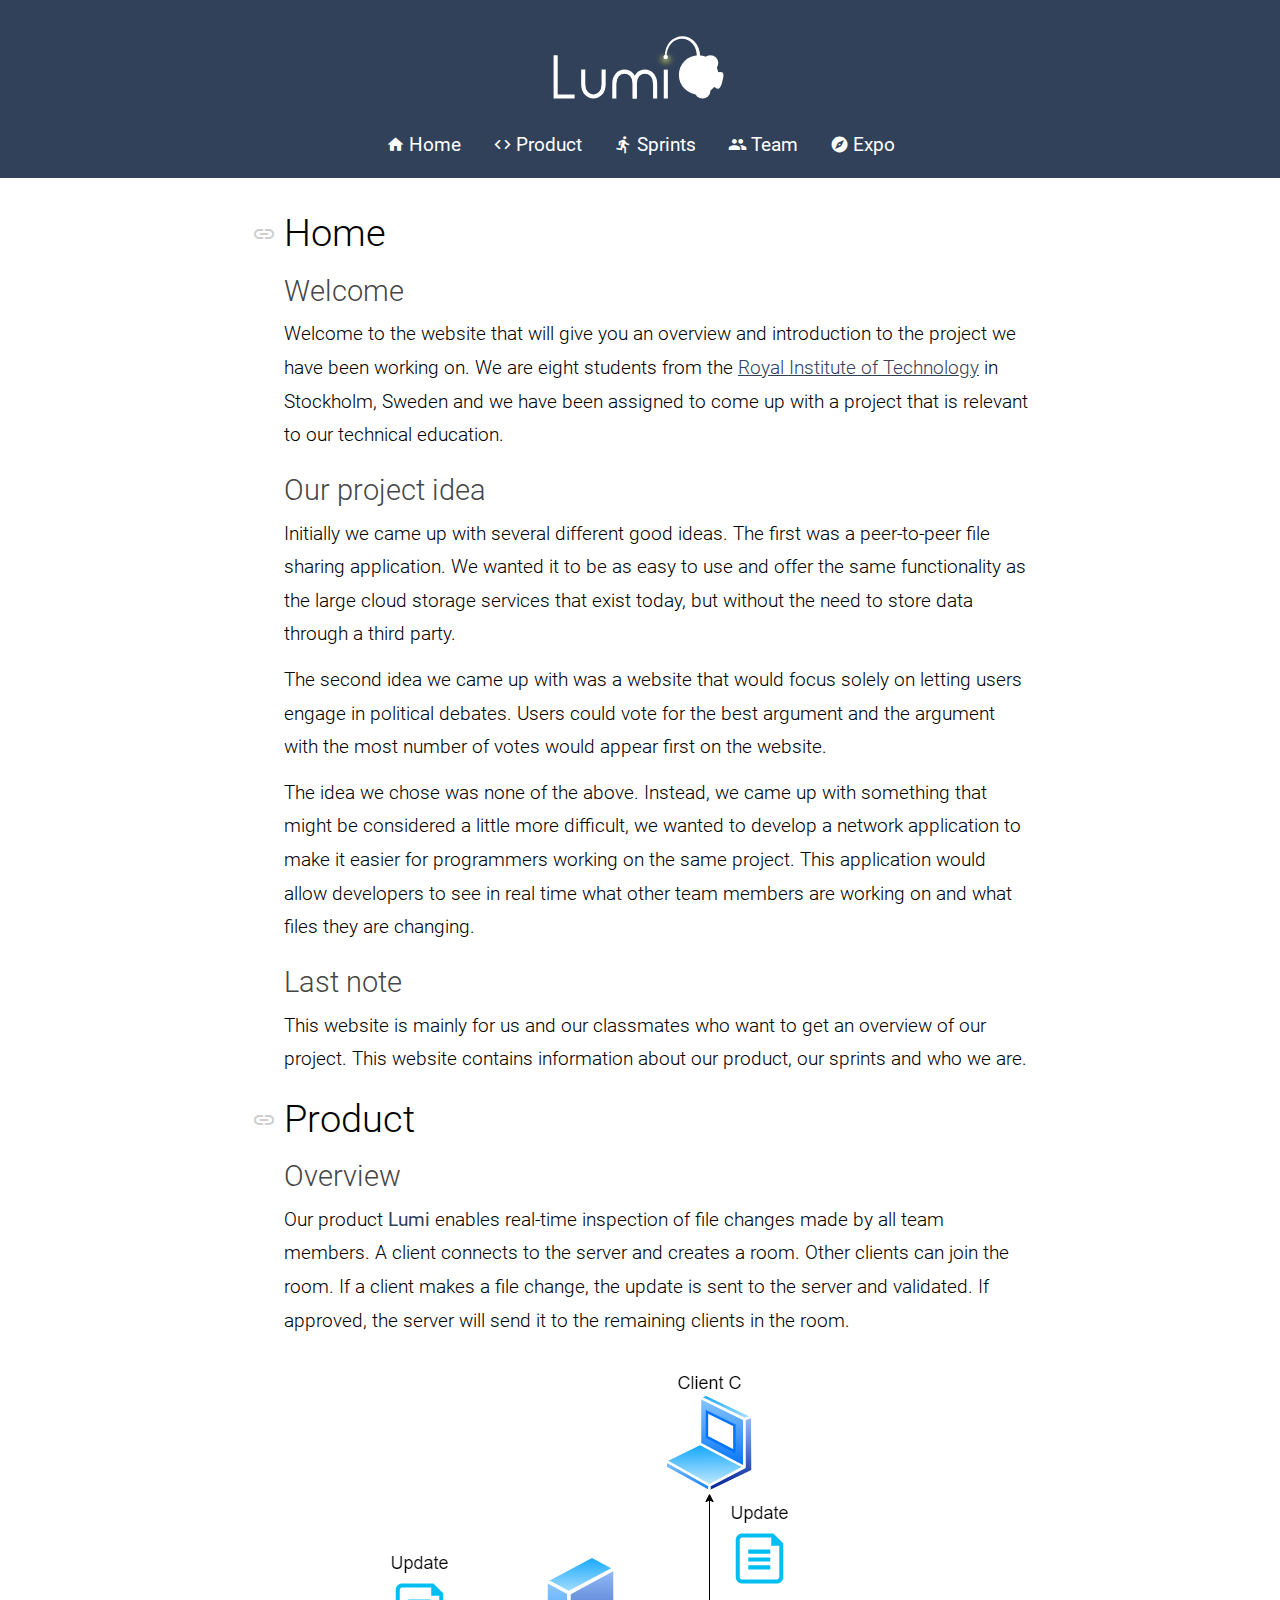
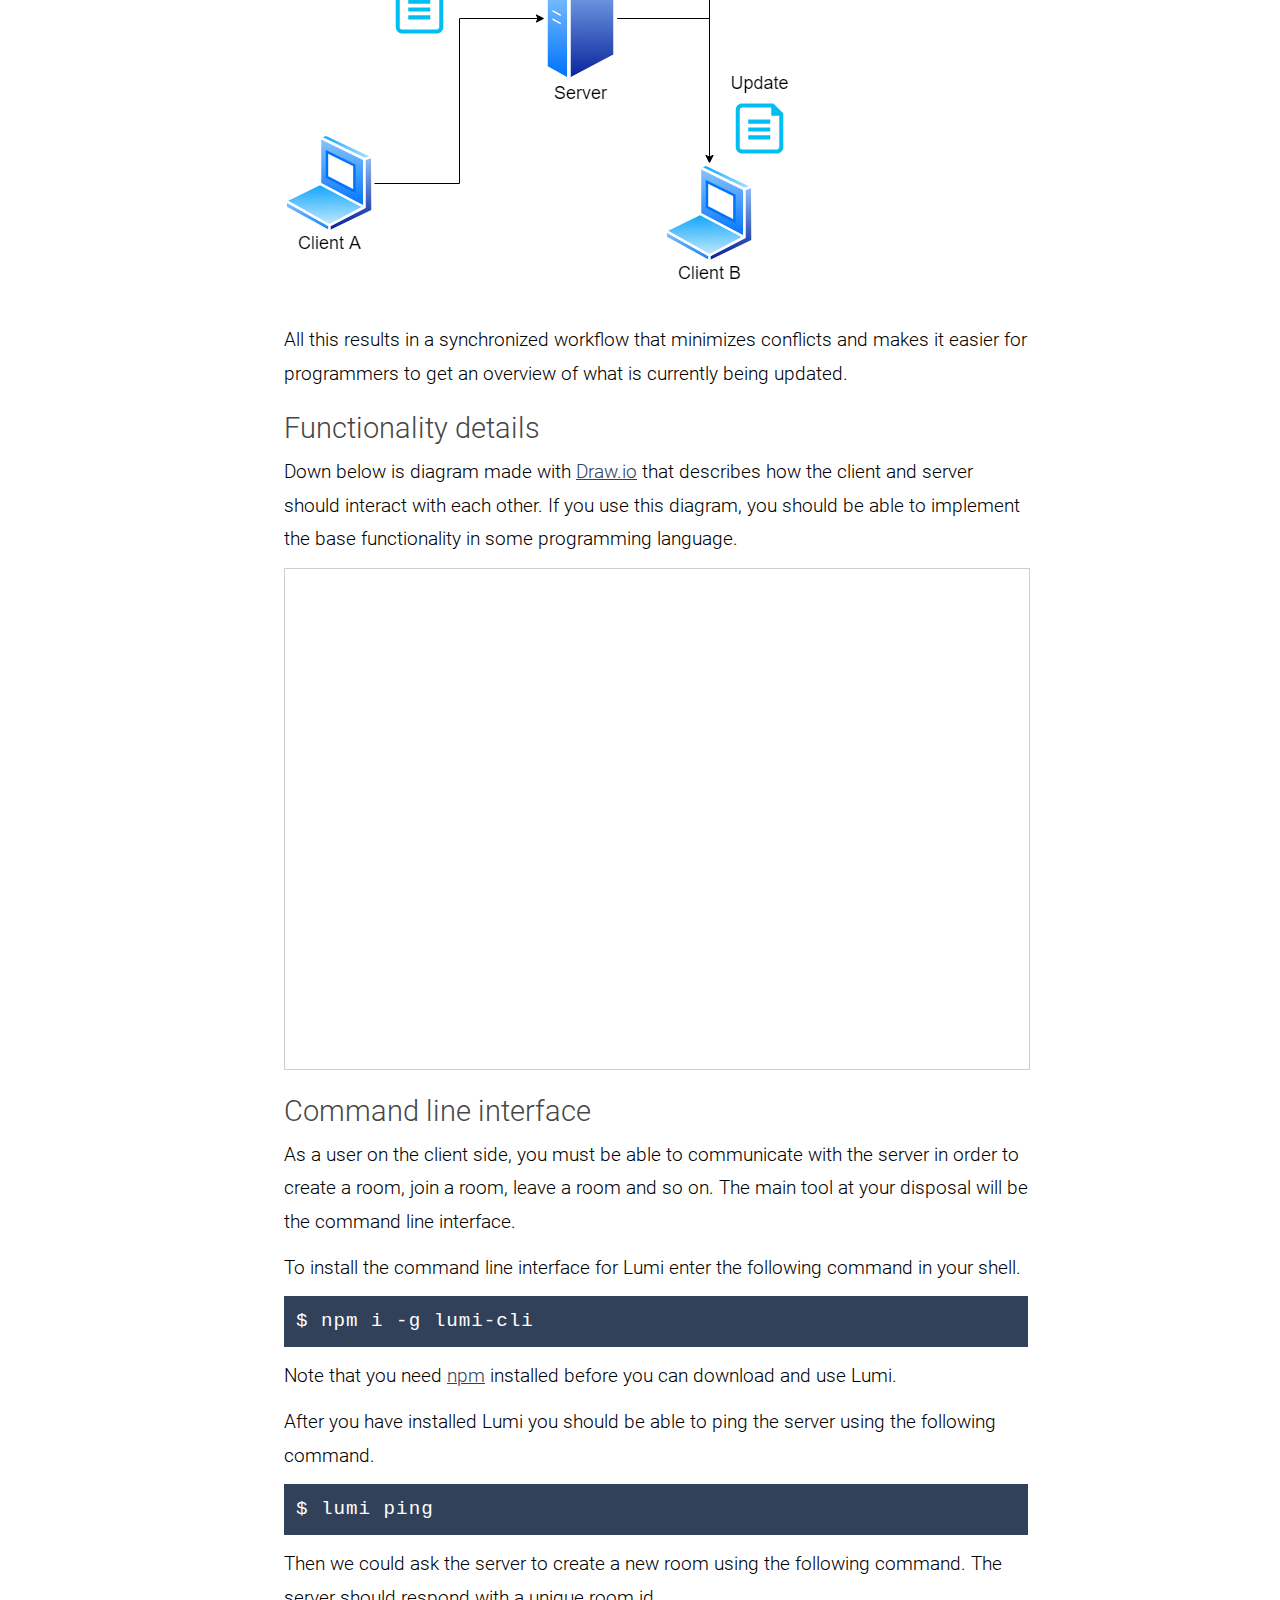
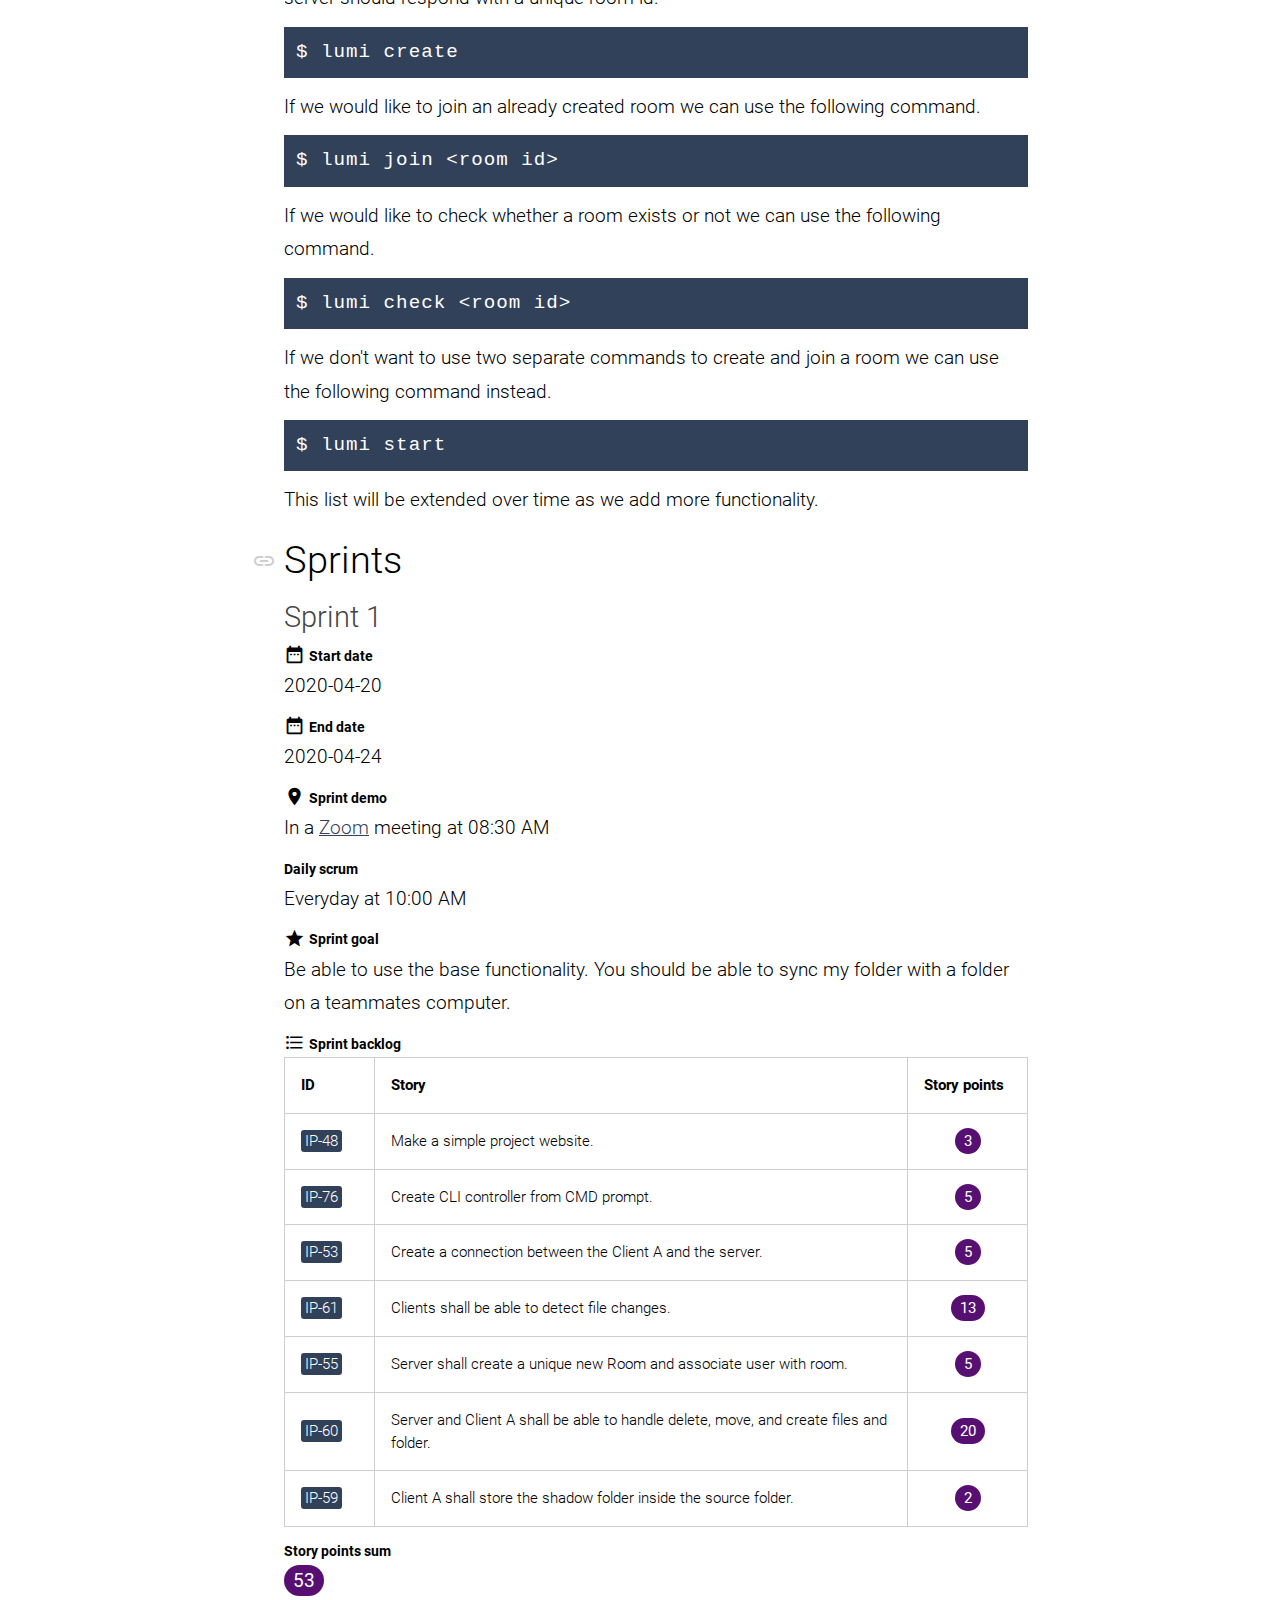
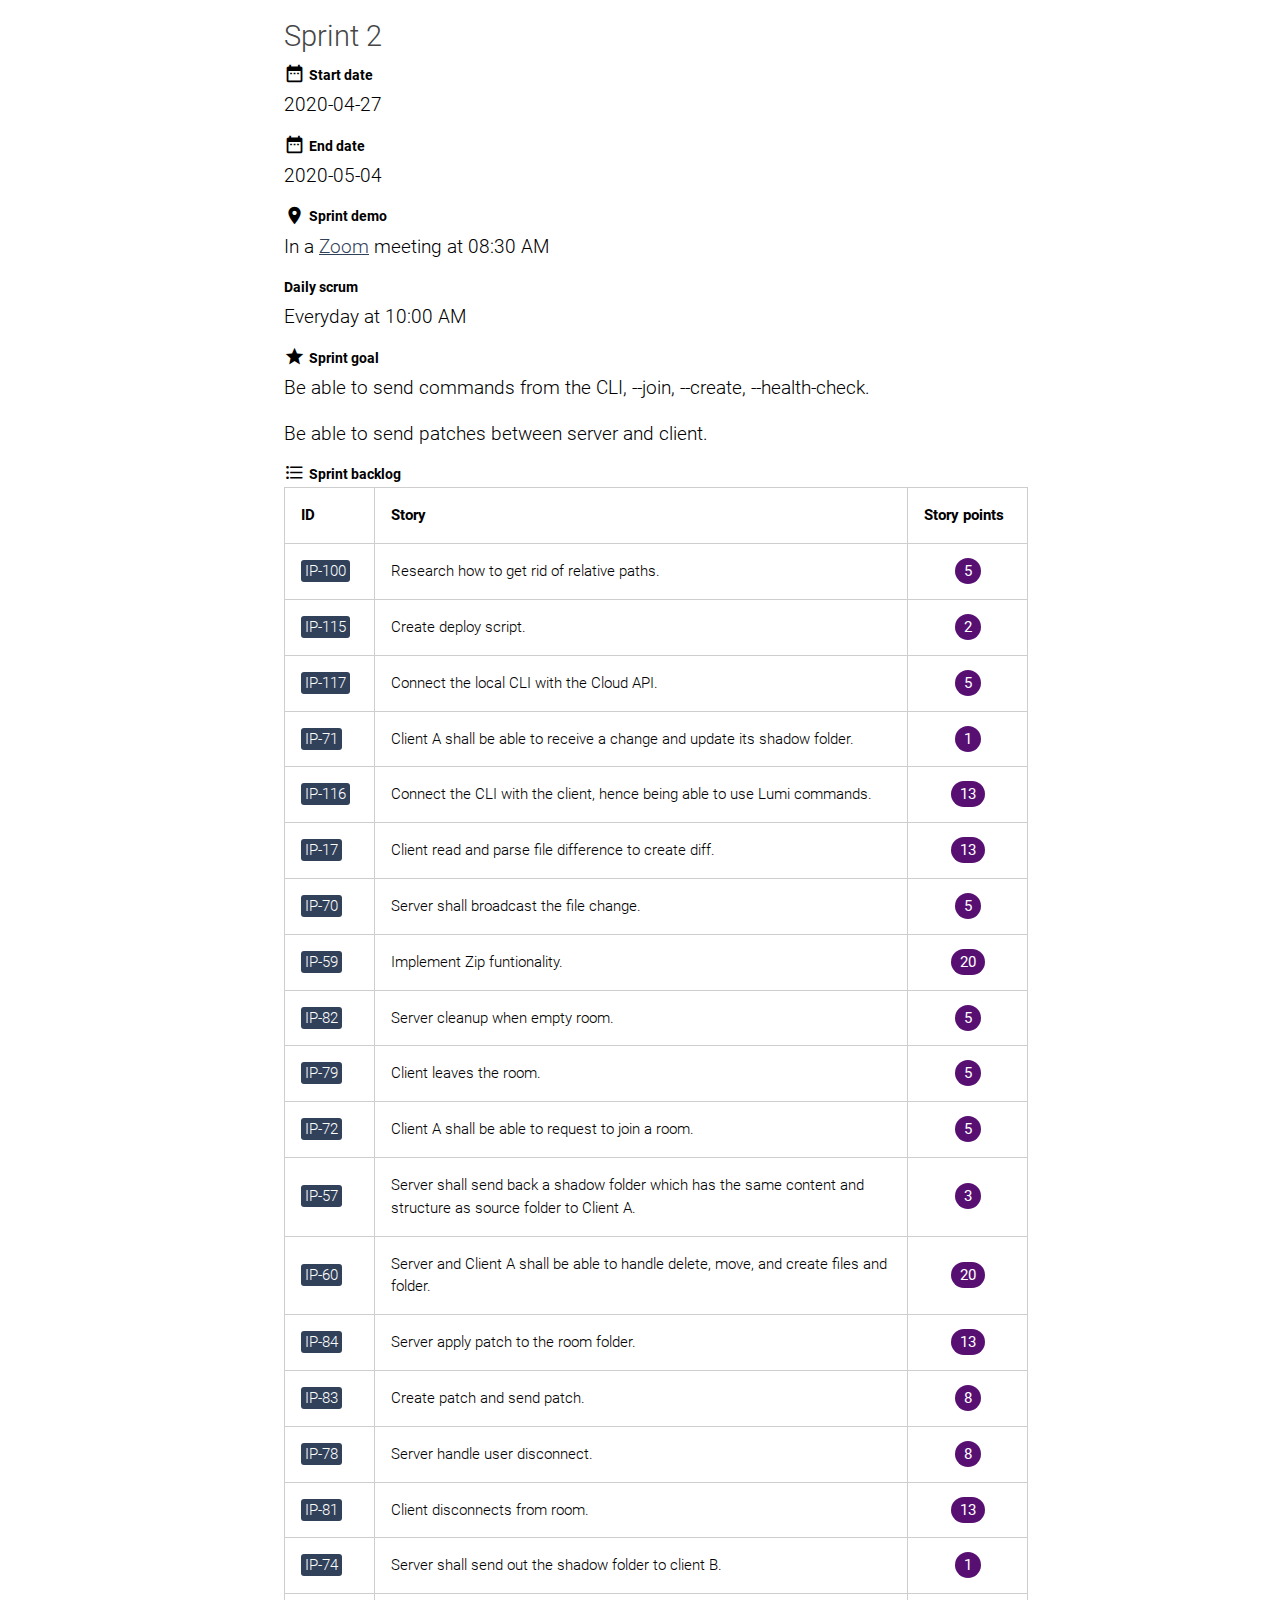
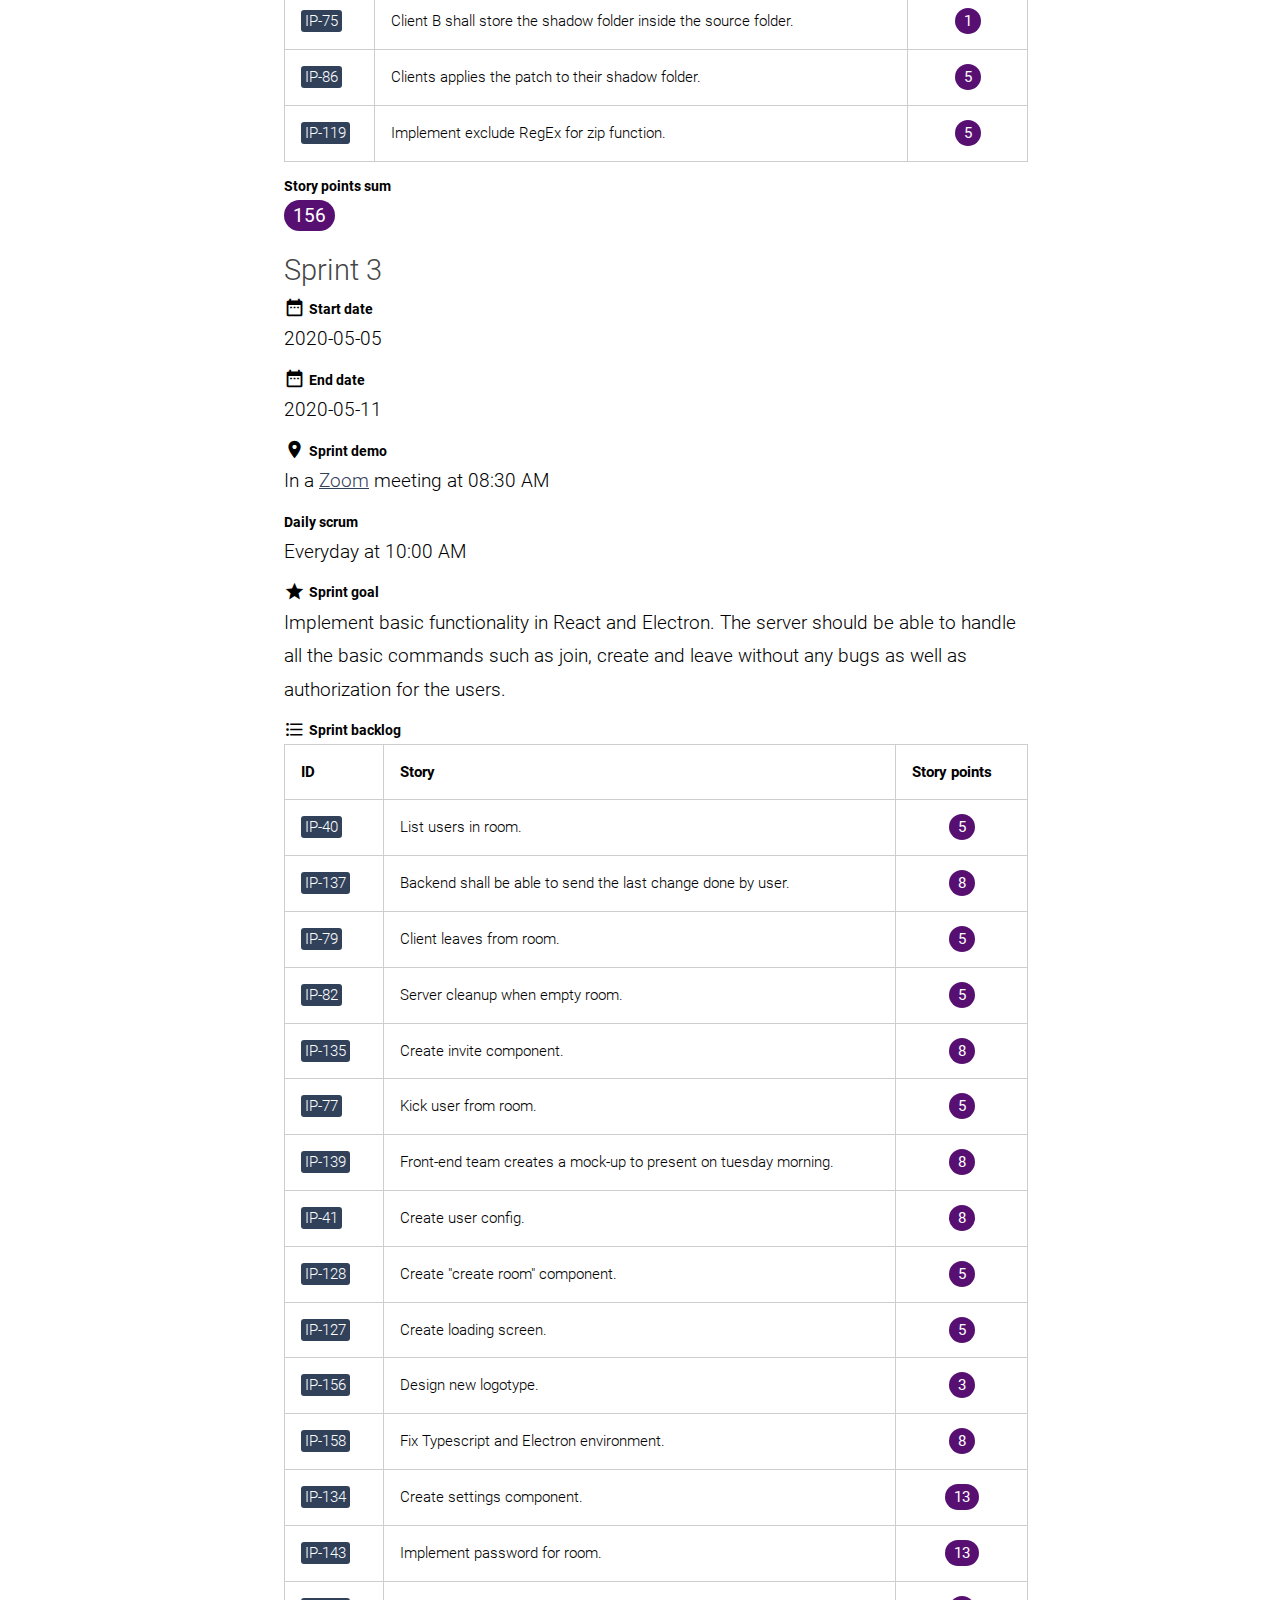
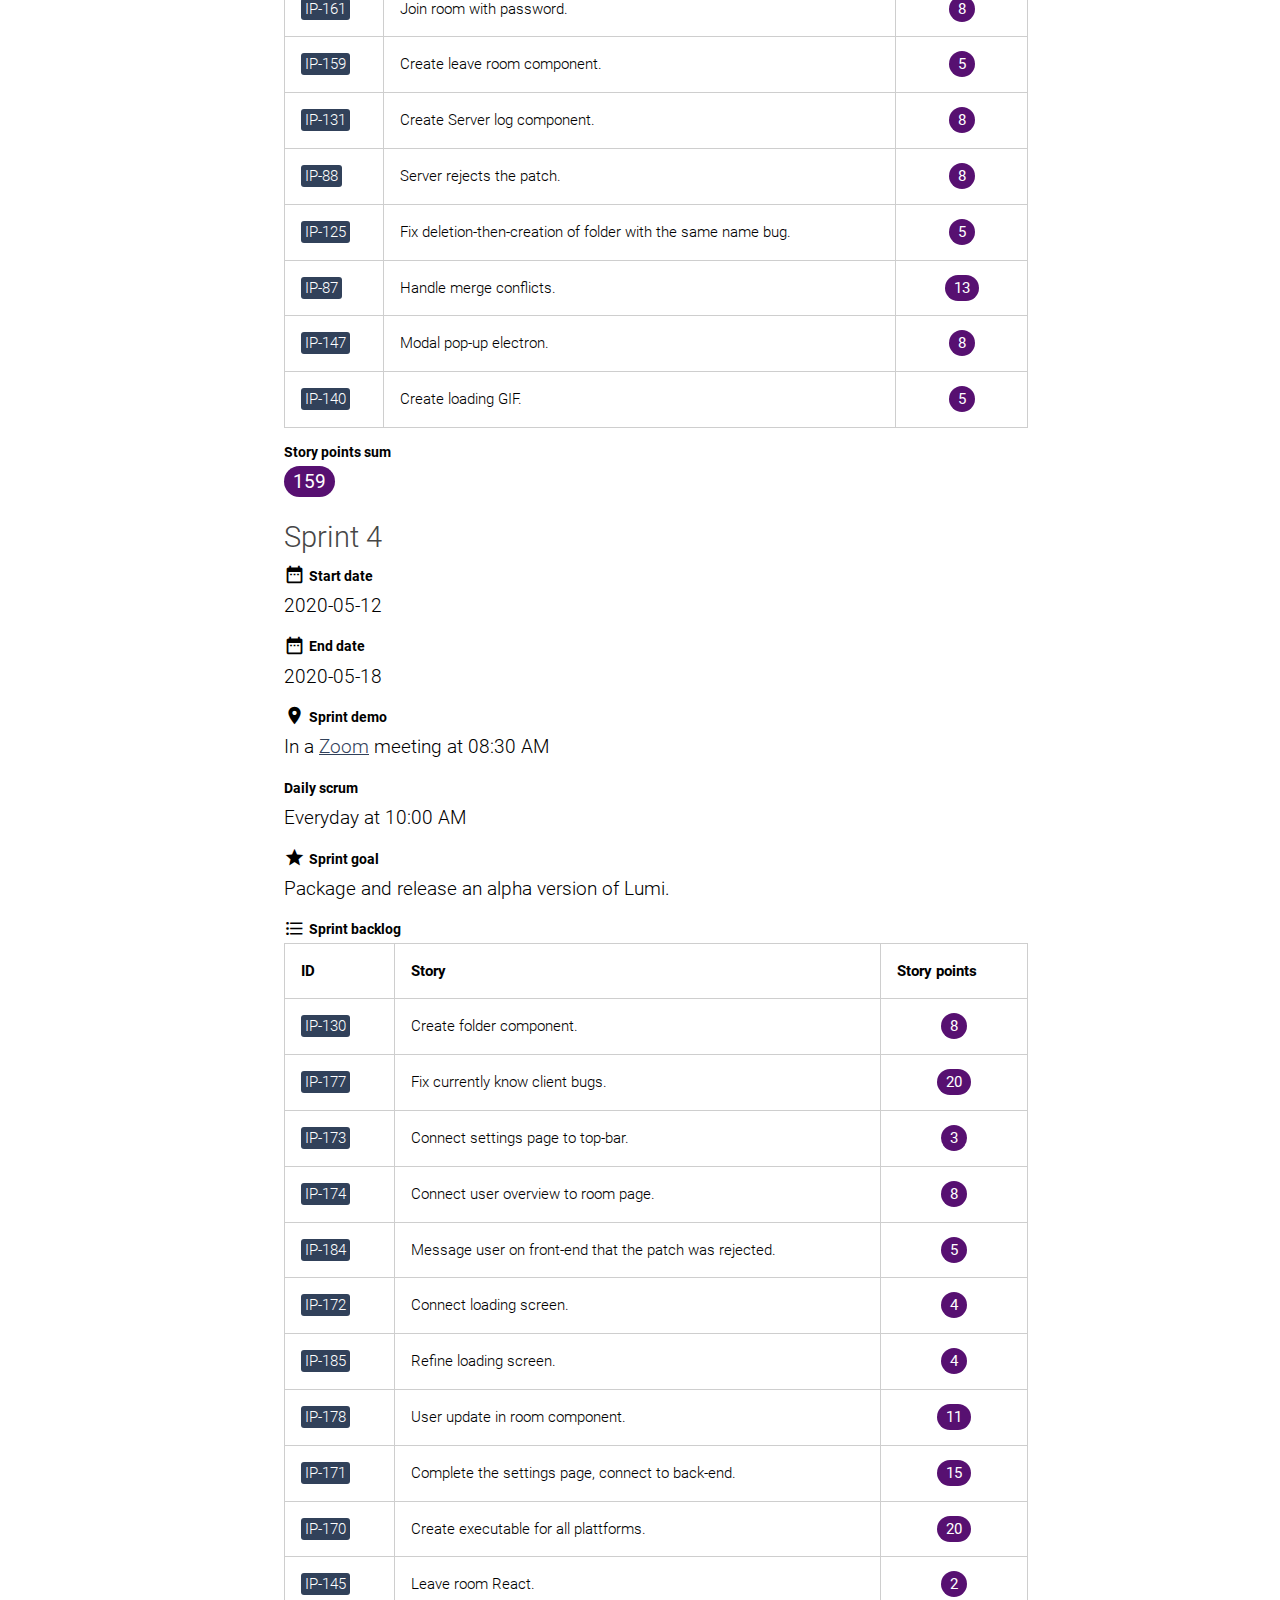
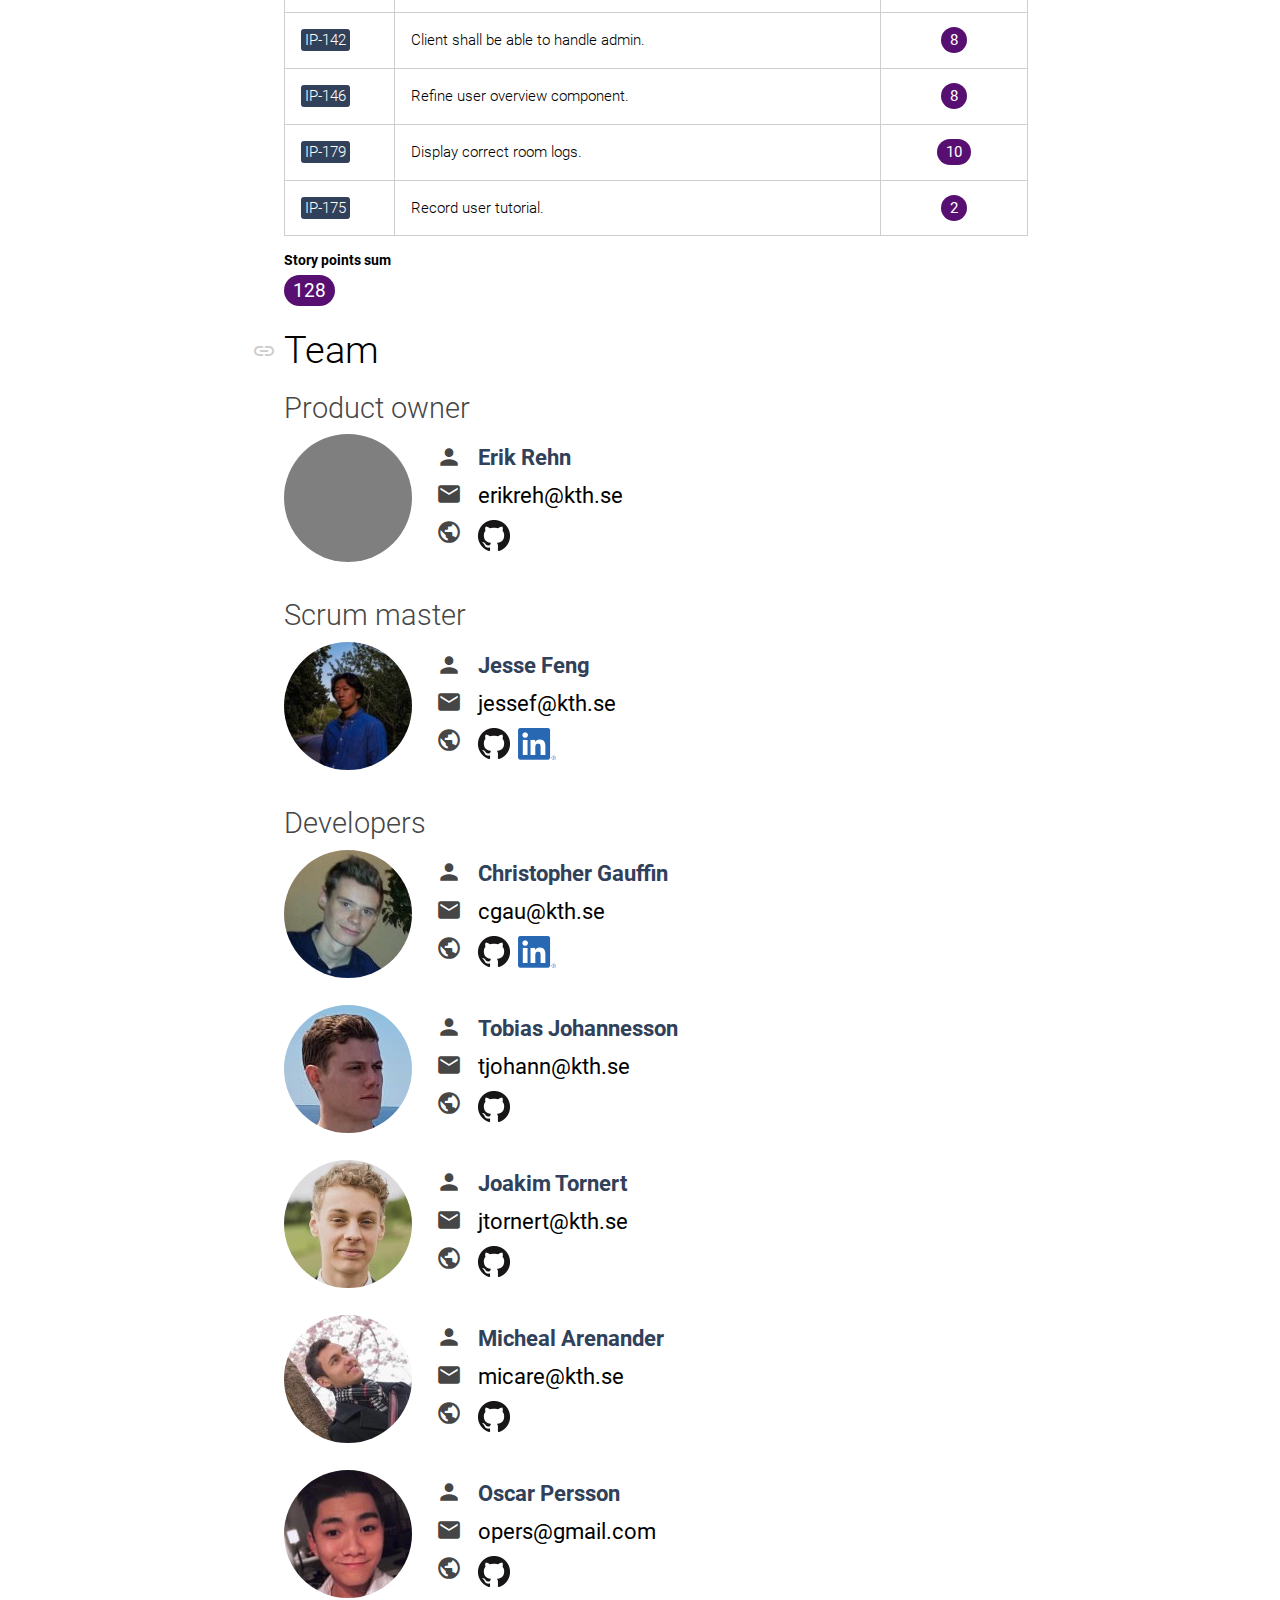
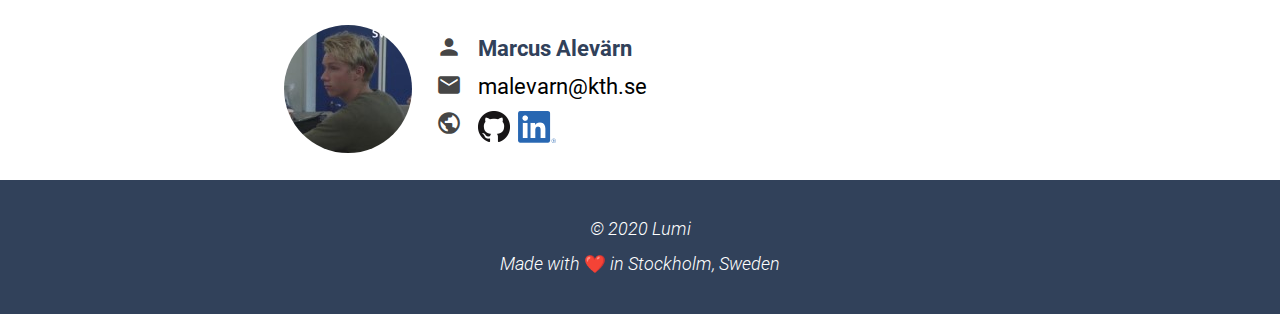
==== commit 0400e542: "added smooth scroll" ====
--- a/index.html
+++ b/index.html
@@ -9,6 +9,47 @@
     />
     <meta name="keywords" content="Lumi,Software,Development,Real-time" />
     <meta name="author" content="Lumi Team" />
+    <link rel="apple-touch-icon" sizes="57x57" href="/apple-icon-57x57.png" />
+    <link rel="apple-touch-icon" sizes="60x60" href="/apple-icon-60x60.png" />
+    <link rel="apple-touch-icon" sizes="72x72" href="/apple-icon-72x72.png" />
+    <link rel="apple-touch-icon" sizes="76x76" href="/apple-icon-76x76.png" />
+    <link
+      rel="apple-touch-icon"
+      sizes="114x114"
+      href="/apple-icon-114x114.png"
+    />
+    <link
+      rel="apple-touch-icon"
+      sizes="120x120"
+      href="/apple-icon-120x120.png"
+    />
+    <link
+      rel="apple-touch-icon"
+      sizes="144x144"
+      href="/apple-icon-144x144.png"
+    />
+    <link
+      rel="apple-touch-icon"
+      sizes="152x152"
+      href="/apple-icon-152x152.png"
+    />
+    <link
+      rel="apple-touch-icon"
+      sizes="180x180"
+      href="/apple-icon-180x180.png"
+    />
+    <link
+      rel="icon"
+      type="image/png"
+      sizes="192x192"
+      href="/android-icon-192x192.png"
+    />
+    <link rel="icon" type="image/png" sizes="32x32" href="/favicon-32x32.png" />
+    <link rel="icon" type="image/png" sizes="96x96" href="/favicon-96x96.png" />
+    <link rel="icon" type="image/png" sizes="16x16" href="/favicon-16x16.png" />
+    <link rel="manifest" href="/manifest.json" />
+    <meta name="msapplication-TileColor" content="#ffffff" />
+    <meta name="msapplication-TileImage" content="/ms-icon-144x144.png" />
     <meta name="theme-color" content="#ffffff" />
     <title>Lumi</title>
     <link rel="stylesheet" type="text/css" href="style/reset.css" />
@@ -27,7 +68,7 @@
         <header class="header">
           <svg
             class="hero-logo"
-            width="200px"
+            height="84px"
             viewBox="0 0 2314 976"
             version="1.1"
             xmlns="http://www.w3.org/2000/svg"
--- a/style/main.css
+++ b/style/main.css
@@ -15,11 +15,19 @@
     justify-content: space-between;
     align-items: center;
     flex-direction: column;
-    padding: 24px 0px;
-}
-
-.header {
-    margin-bottom: 16px;
+    padding-top: 24px;
+}
+
+.nav-fixed {
+    position: fixed;
+    top: 0px;
+    background-color: #31415a;
+    z-index: 999;
+}
+
+.nav {
+    width: 100%;
+    padding: 16px 0;
 }
 
 .nav-list {
@@ -265,13 +273,6 @@
 }
 
 @media only screen and (max-width: 800px) {
-    .nav-link {
-        padding: 4px;
-        margin: 0px 4px;
-    }
-    .nav-link i {
-        padding-right: 2px;
-    }  
     .sections {
         padding: 0px 8px;
     }
@@ -288,4 +289,4 @@
     .section-article {
         margin: 0;
     }
-}
+}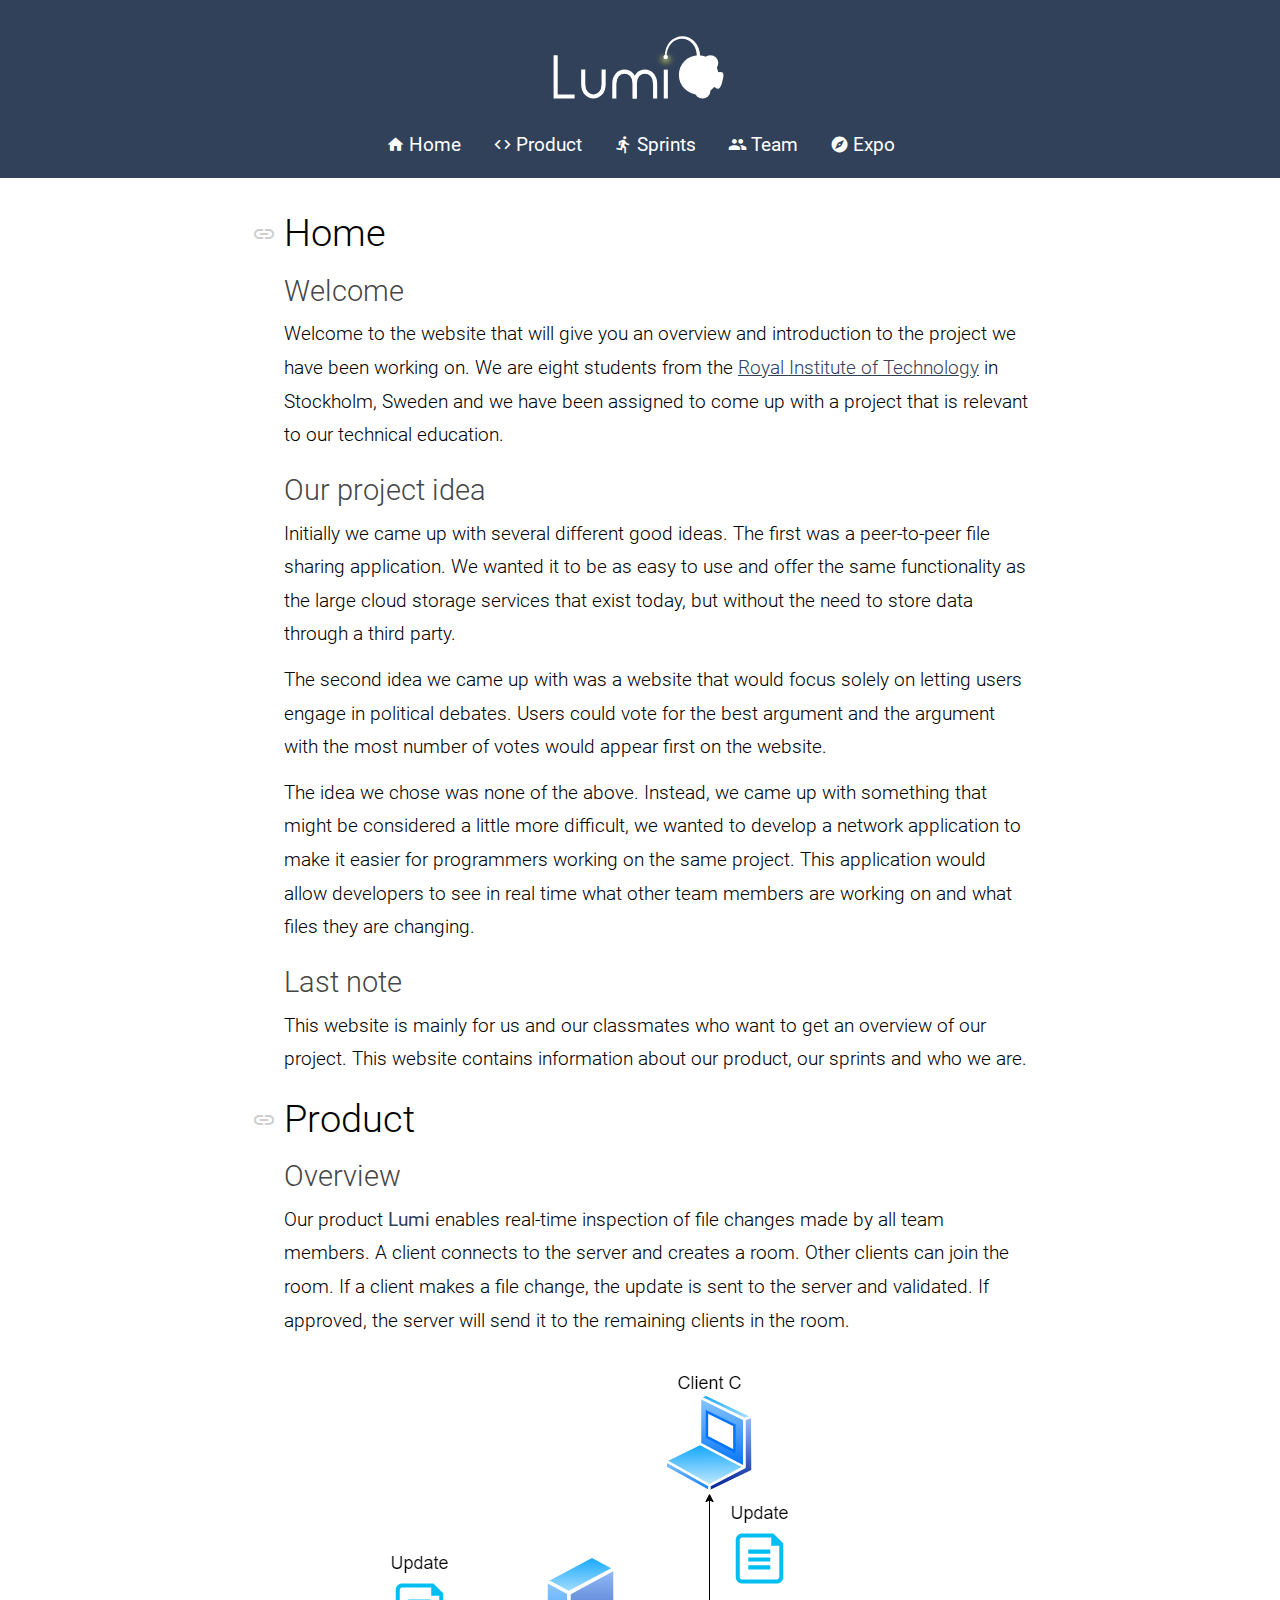
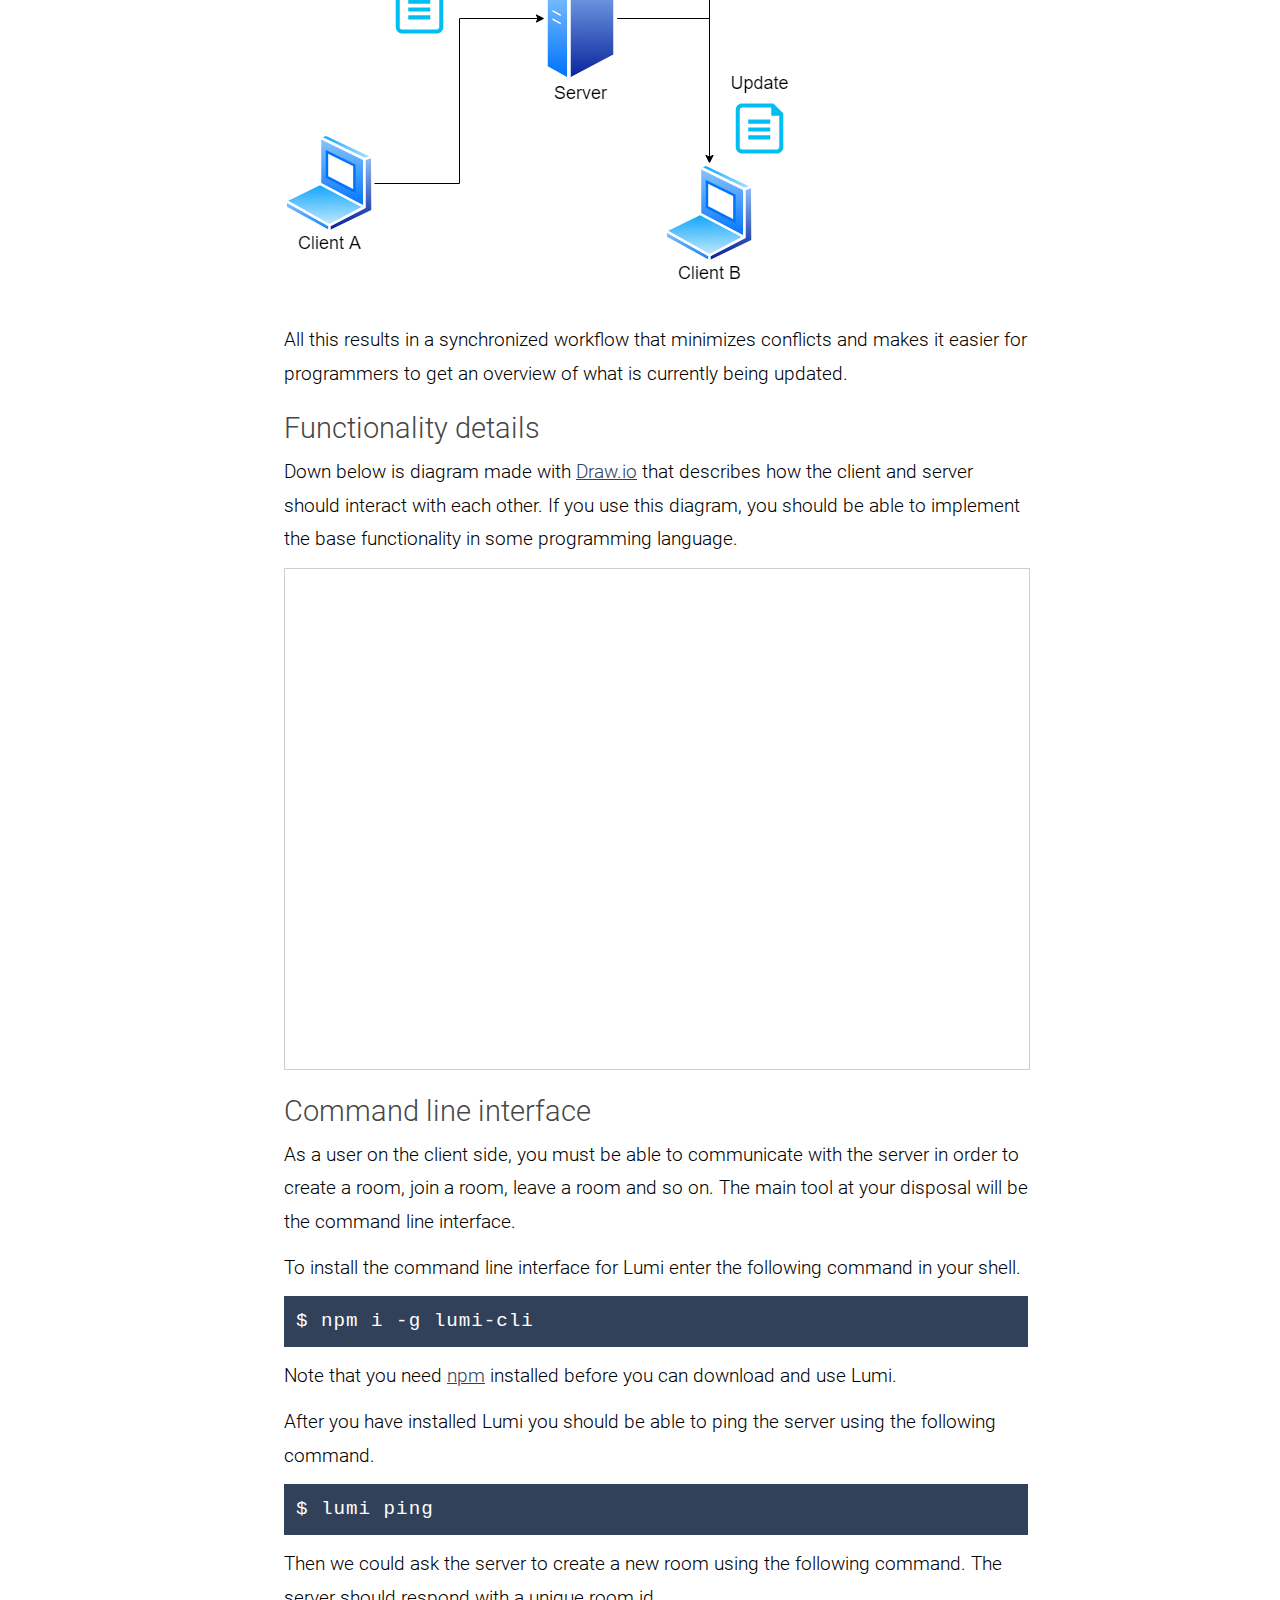
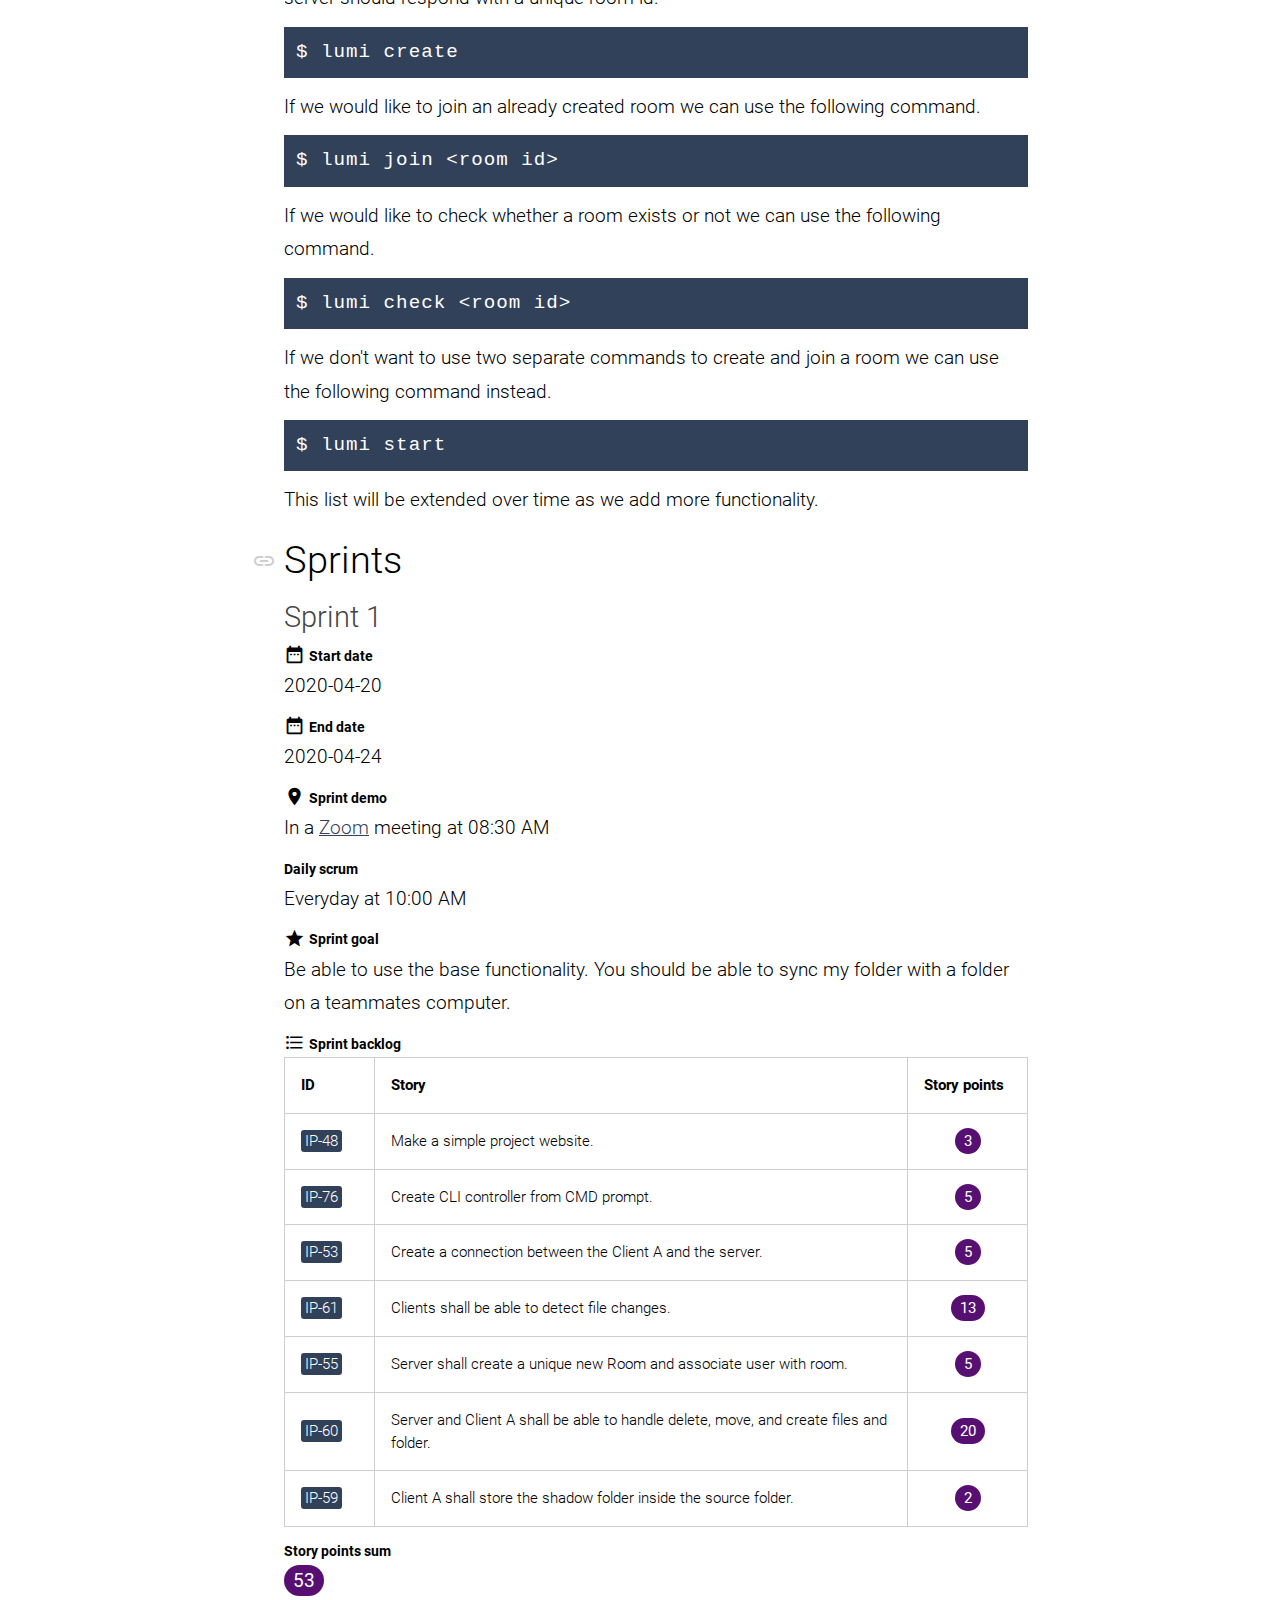
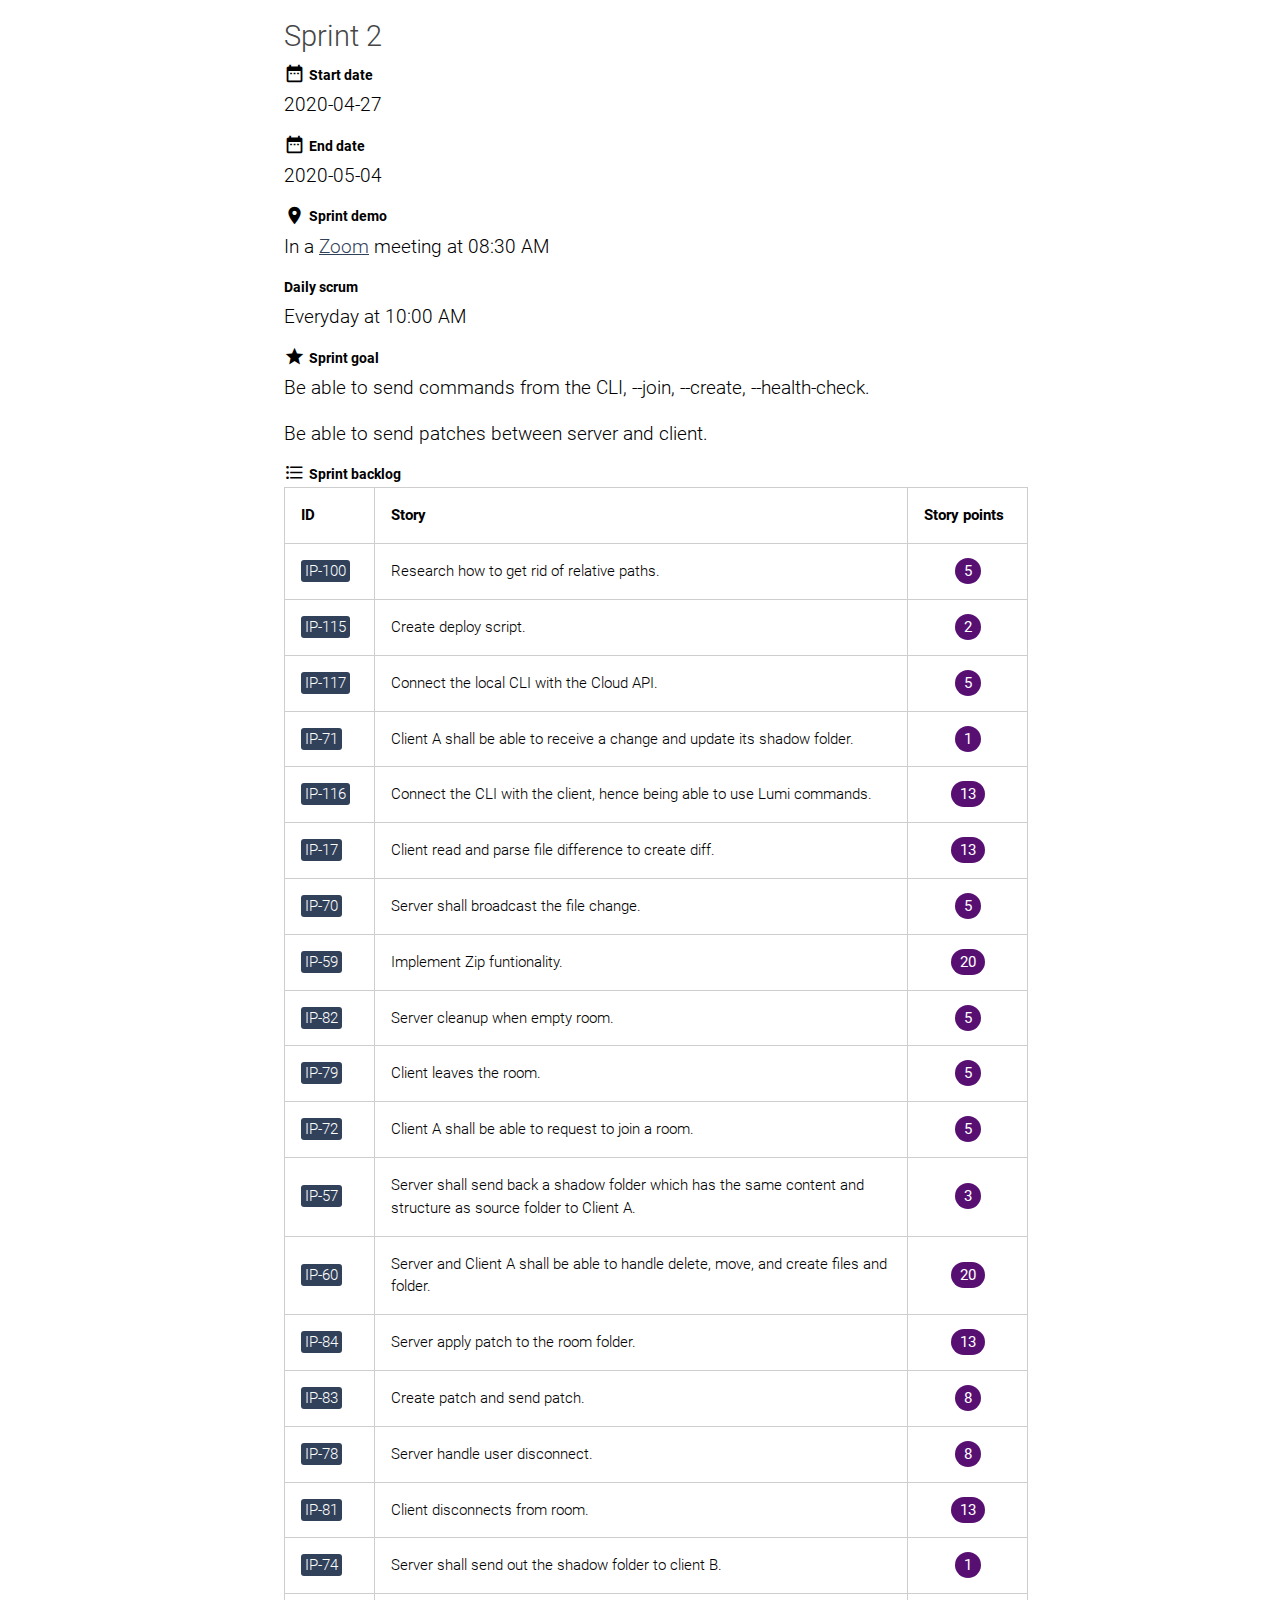
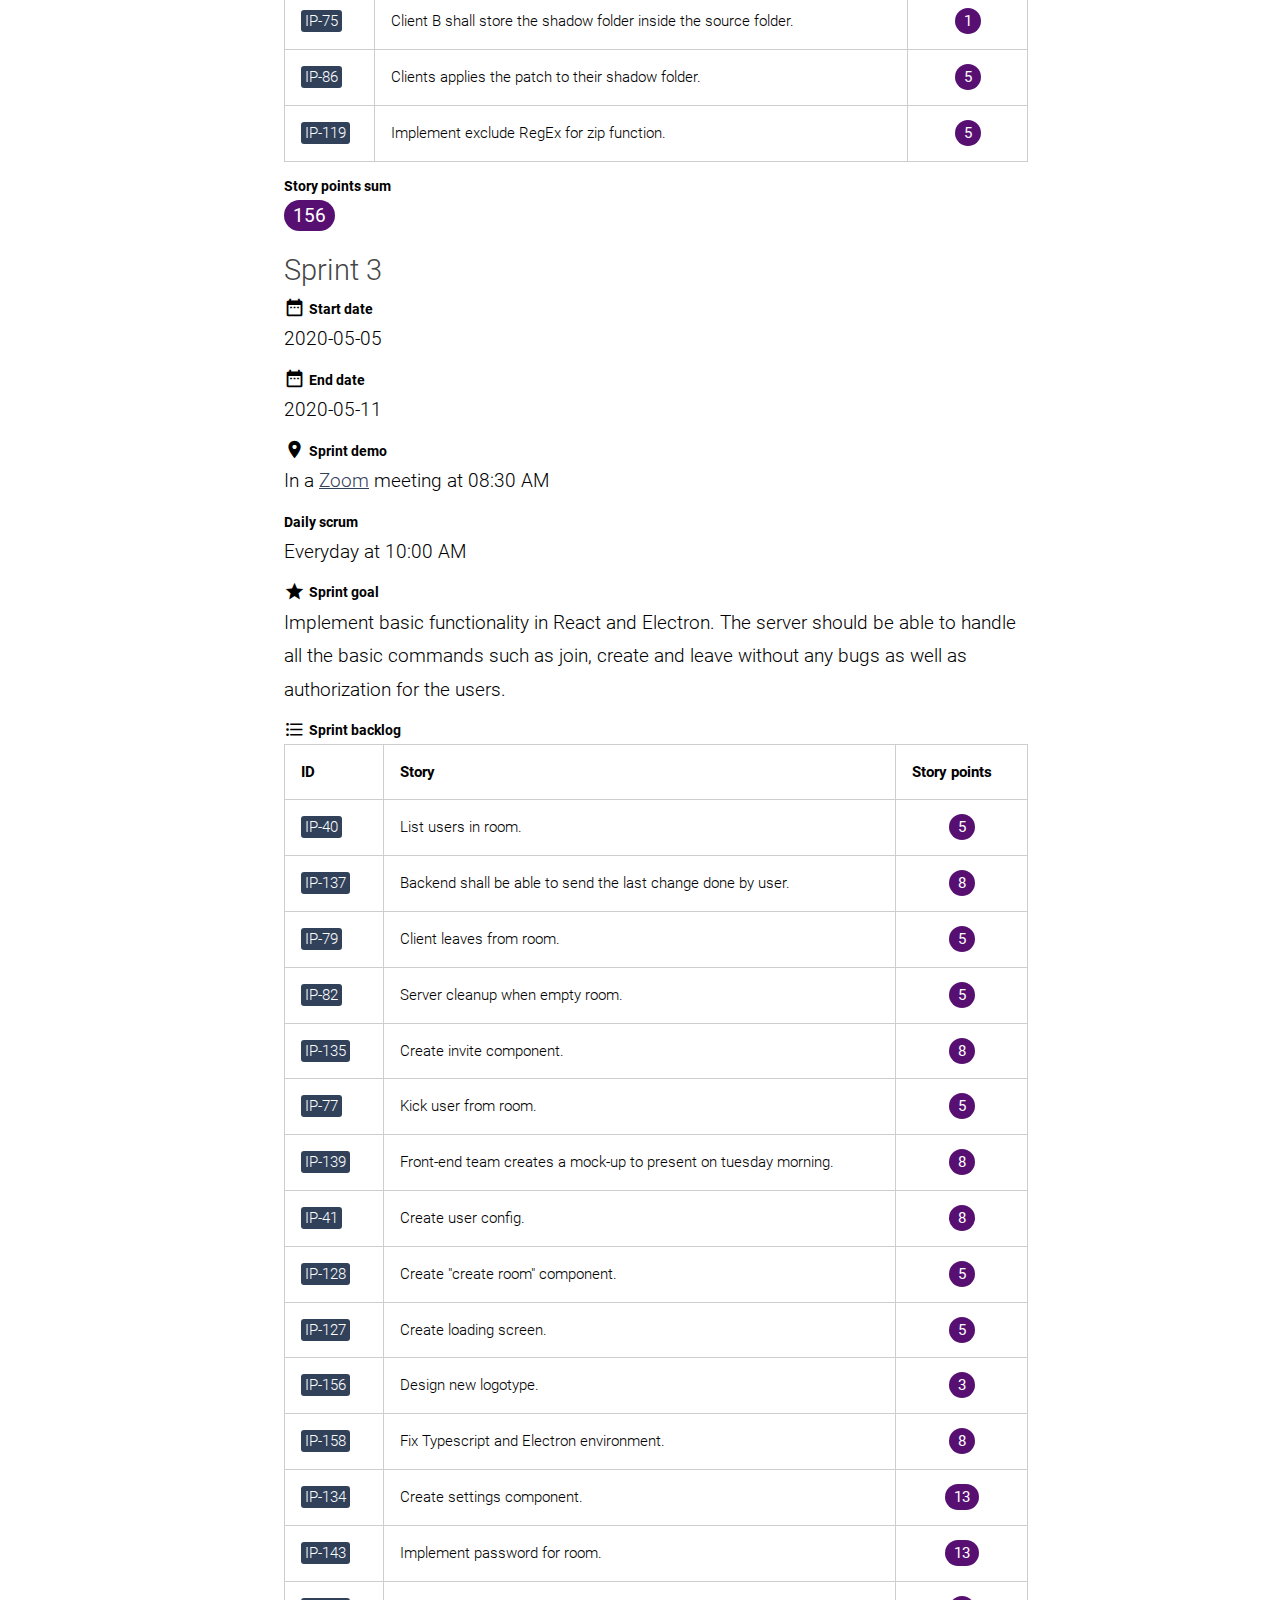
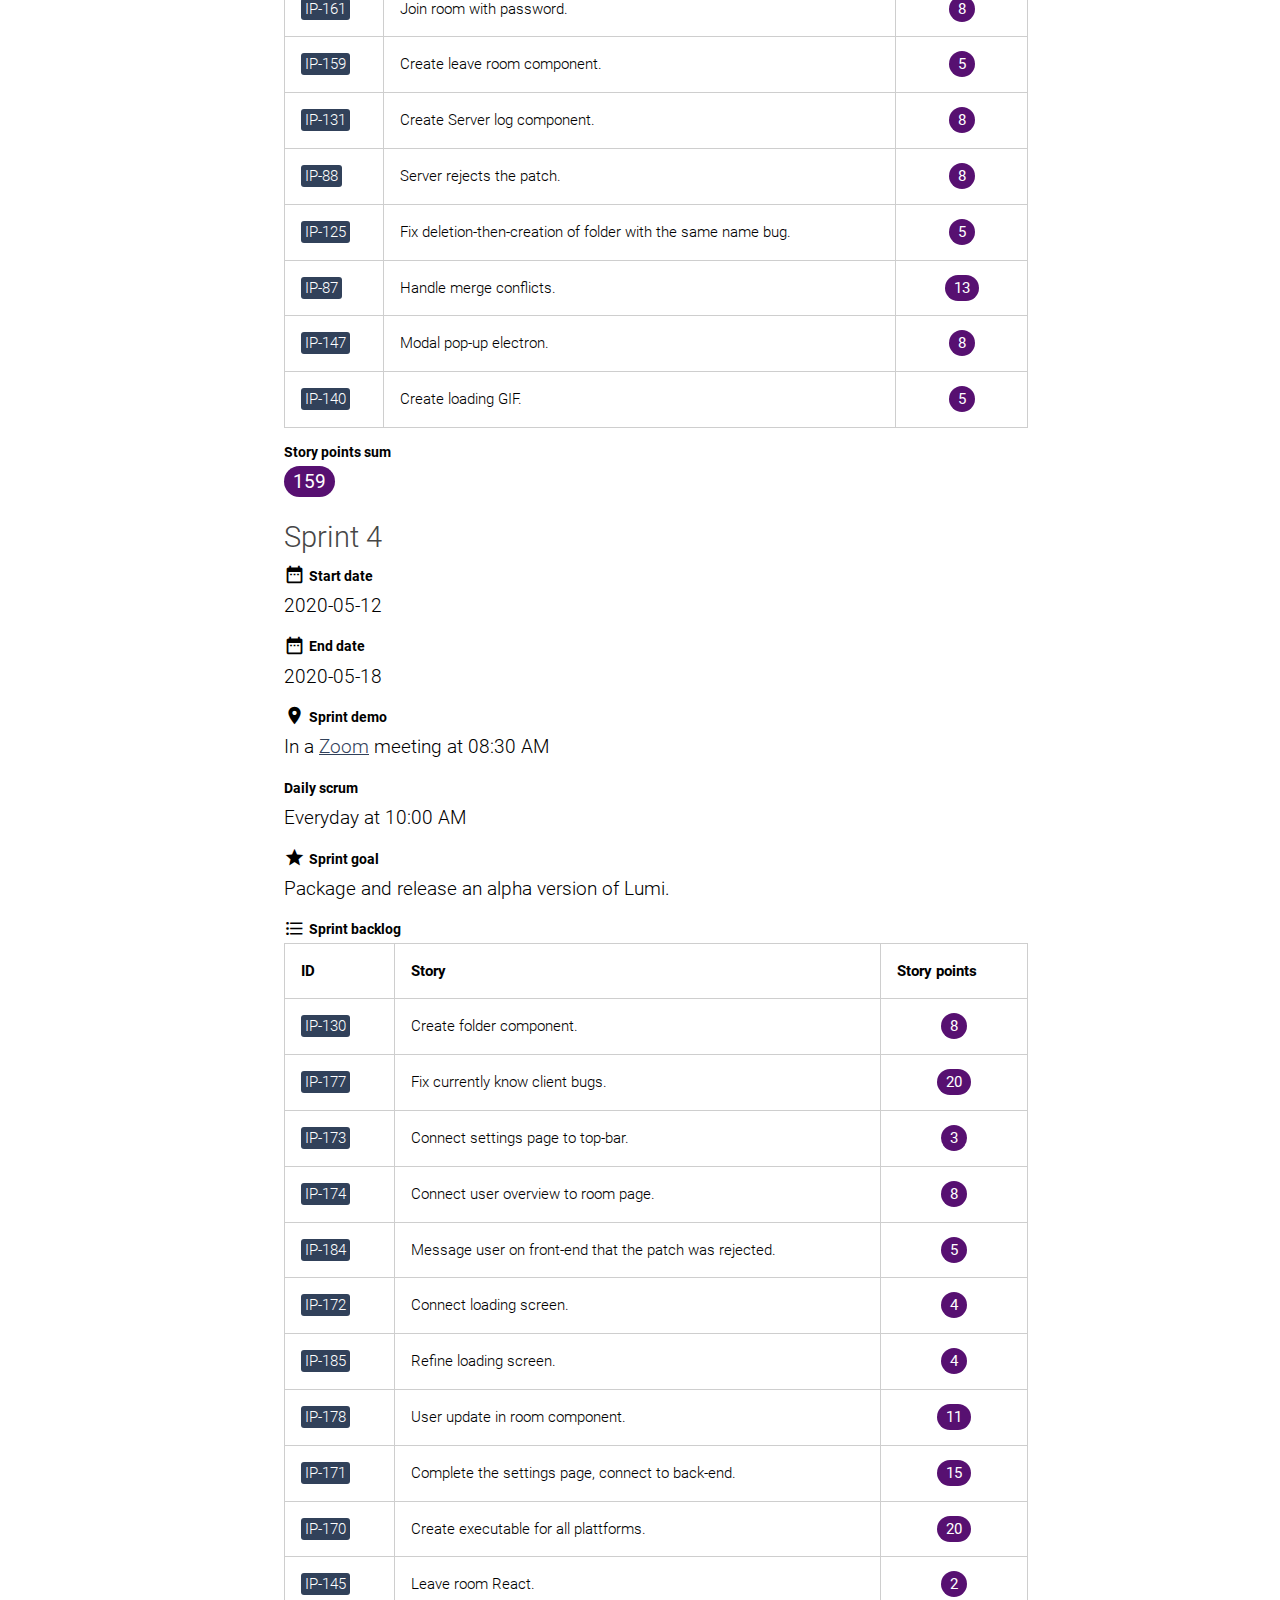
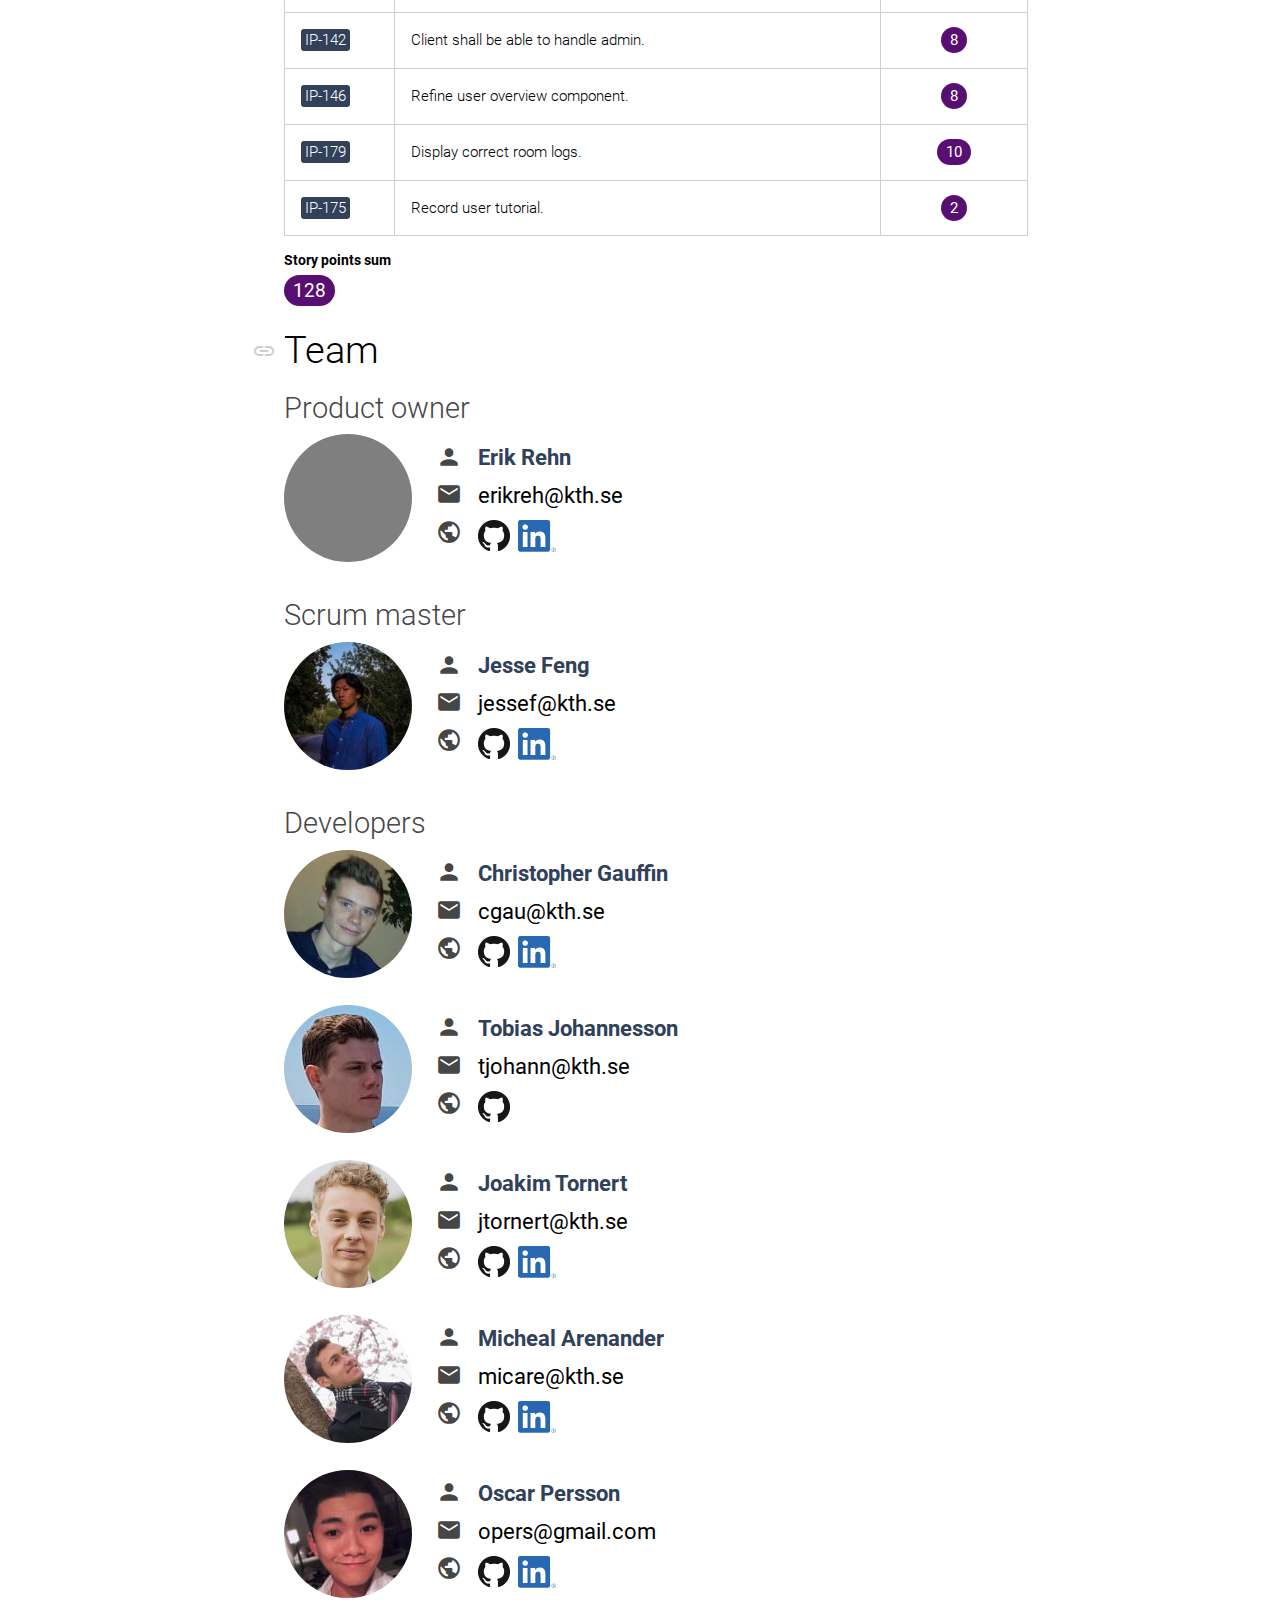
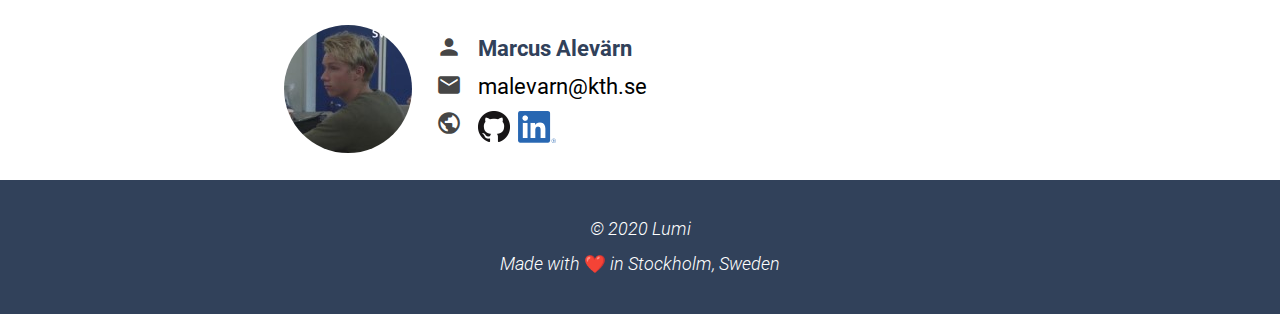
==== commit d47428ec: "added linkedin for more profiles" ====
--- a/index.html
+++ b/index.html
@@ -1032,6 +1032,11 @@
                   <a target="_blank" href="https://github.com/erikschmutz"
                     ><img src="graphics/github.png" alt="Github logo"
                   /></a>
+                  <a
+                    target="_blank"
+                    href="https://www.linkedin.com/in/erik-rehn-b12556194/"
+                    ><img src="graphics/linkedin.png" alt="Linkedin logo"
+                  /></a>
                 </div>
               </div>
             </div>
@@ -1056,7 +1061,7 @@
                   <a
                     target="_blank"
                     href="https://www.linkedin.com/in/jesse-feng-2895b013a/"
-                    ><img src="graphics/linkedin.png" alt="Github logo"
+                    ><img src="graphics/linkedin.png" alt="Linkedin logo"
                   /></a>
                 </div>
               </div>
@@ -1081,11 +1086,10 @@
                   <a target="_blank" href="https://github.com/Christopher96"
                     ><img src="graphics/github.png" alt="Github logo"
                   /></a>
-
                   <a
                     target="_blank"
                     href="https://www.linkedin.com/in/christopher-gauffin-745731b6/"
-                    ><img src="graphics/linkedin.png" alt="Github logo"
+                    ><img src="graphics/linkedin.png" alt="Linkedin logo"
                   /></a>
                 </div>
               </div>
@@ -1128,6 +1132,11 @@
                   <a target="_blank" href="https://github.com/jtornert"
                     ><img src="graphics/github.png" alt="Github logo"
                   /></a>
+                  <a
+                    target="_blank"
+                    href="https://www.linkedin.com/in/joakim-tornert-191ab8139/"
+                    ><img src="graphics/linkedin.png" alt="Linkedin logo"
+                  /></a>
                 </div>
               </div>
             </div>
@@ -1150,6 +1159,11 @@
                   <a target="_blank" href="https://github.com/Taumich"
                     ><img src="graphics/github.png" alt="Github logo"
                   /></a>
+                  <a
+                    target="_blank"
+                    href="https://www.linkedin.com/in/michaelarenander/"
+                    ><img src="graphics/linkedin.png" alt="Linkedin logo"
+                  /></a>
                 </div>
               </div>
             </div>
@@ -1171,6 +1185,11 @@
                     href="https://github.com/octosquidinteractive"
                     ><img src="graphics/github.png" alt="Github logo"
                   /></a>
+                  <a
+                    target="_blank"
+                    href="https://www.linkedin.com/in/octosquid-oscar/"
+                    ><img src="graphics/linkedin.png" alt="Linkedin logo"
+                  /></a>
                 </div>
               </div>
             </div>
@@ -1194,7 +1213,7 @@
                   <a
                     target="_blank"
                     href="https://www.linkedin.com/in/marcus-a-230389136/"
-                    ><img src="graphics/linkedin.png" alt="Github logo"
+                    ><img src="graphics/linkedin.png" alt="Linkedin logo"
                   /></a>
                 </div>
               </div>
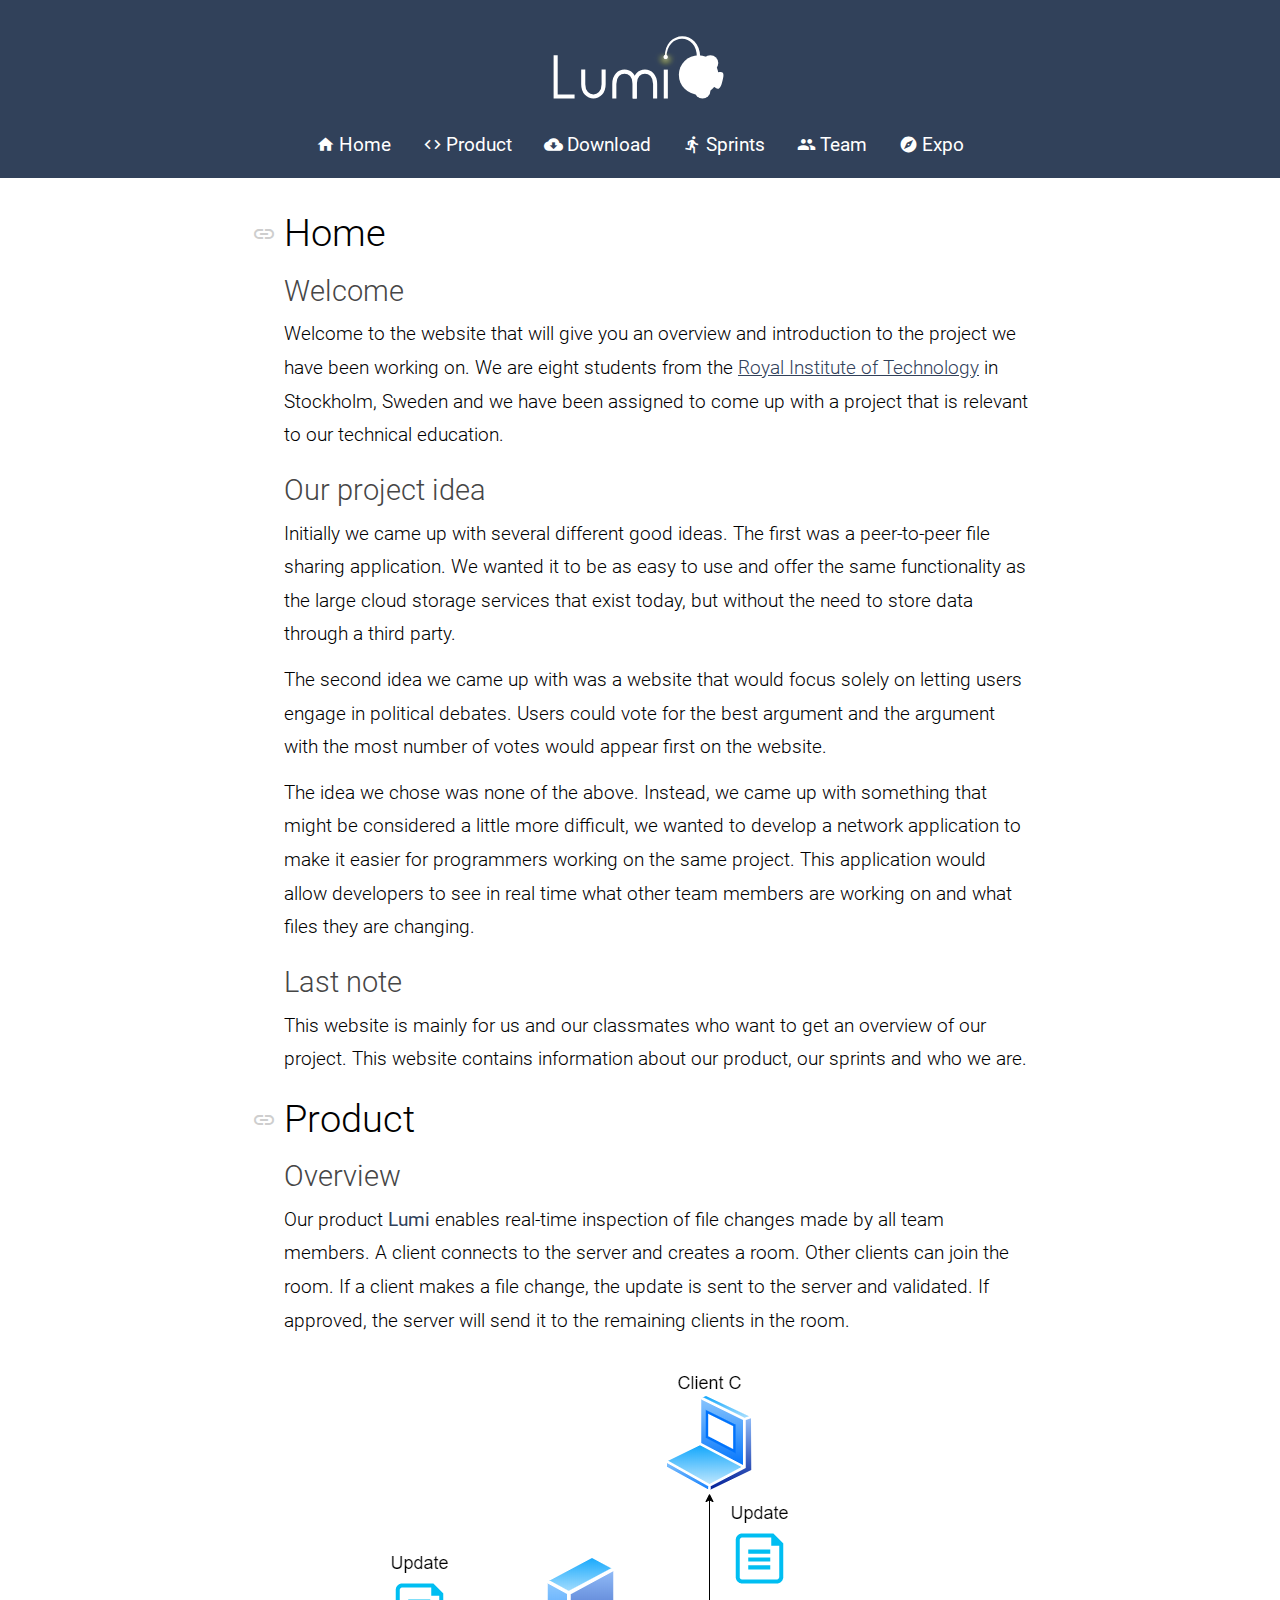
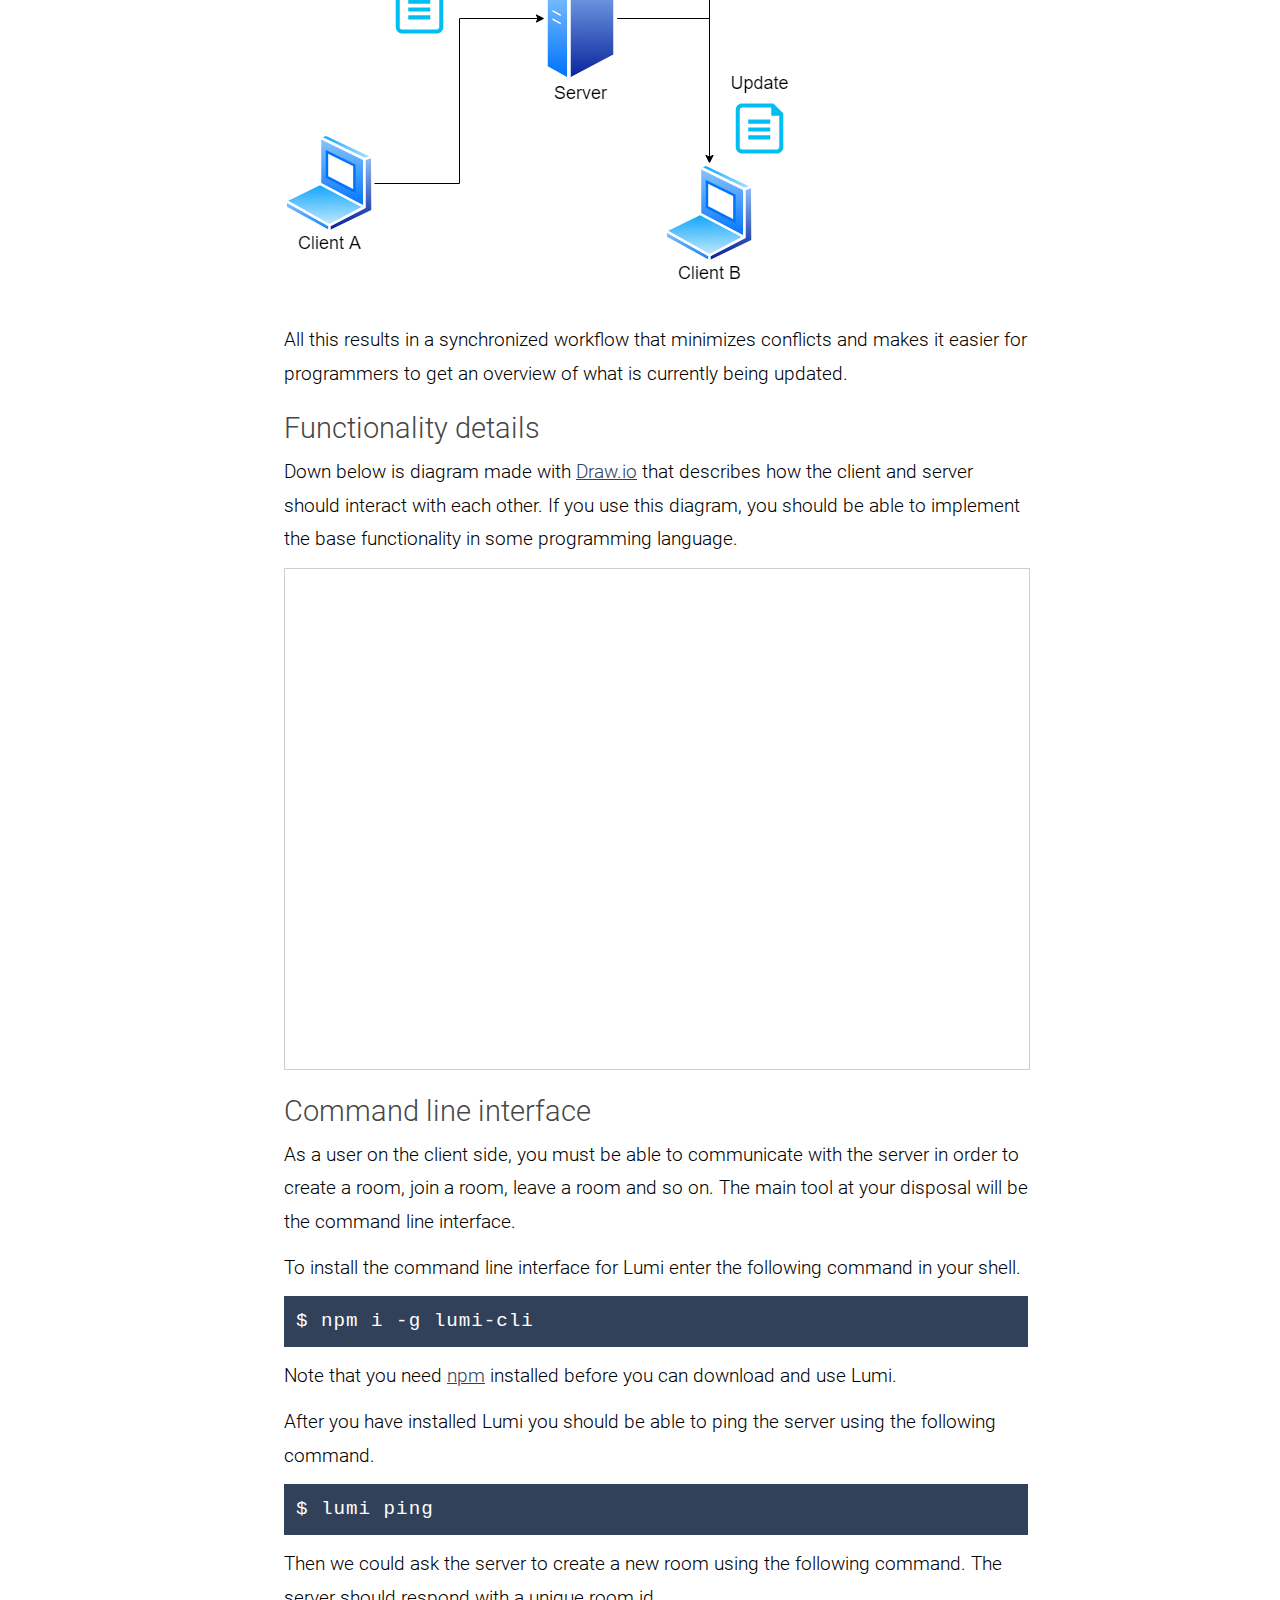
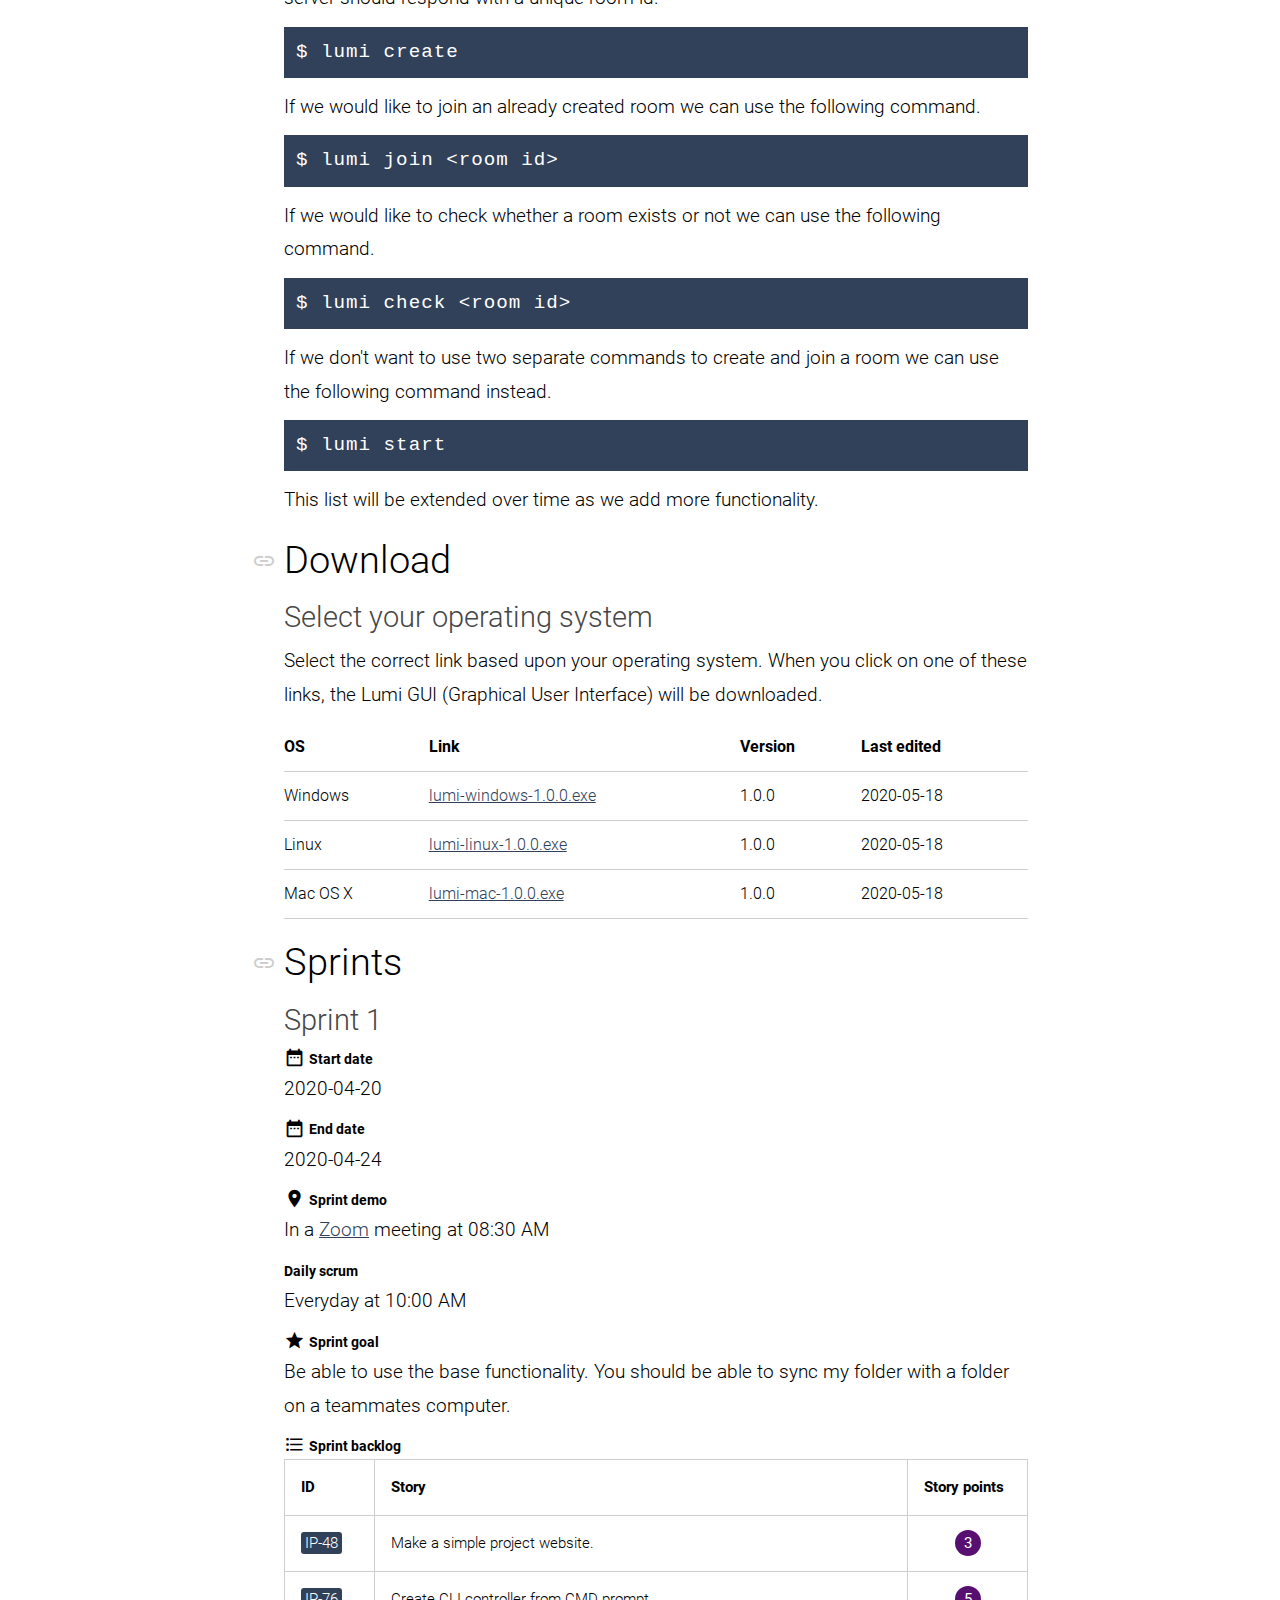
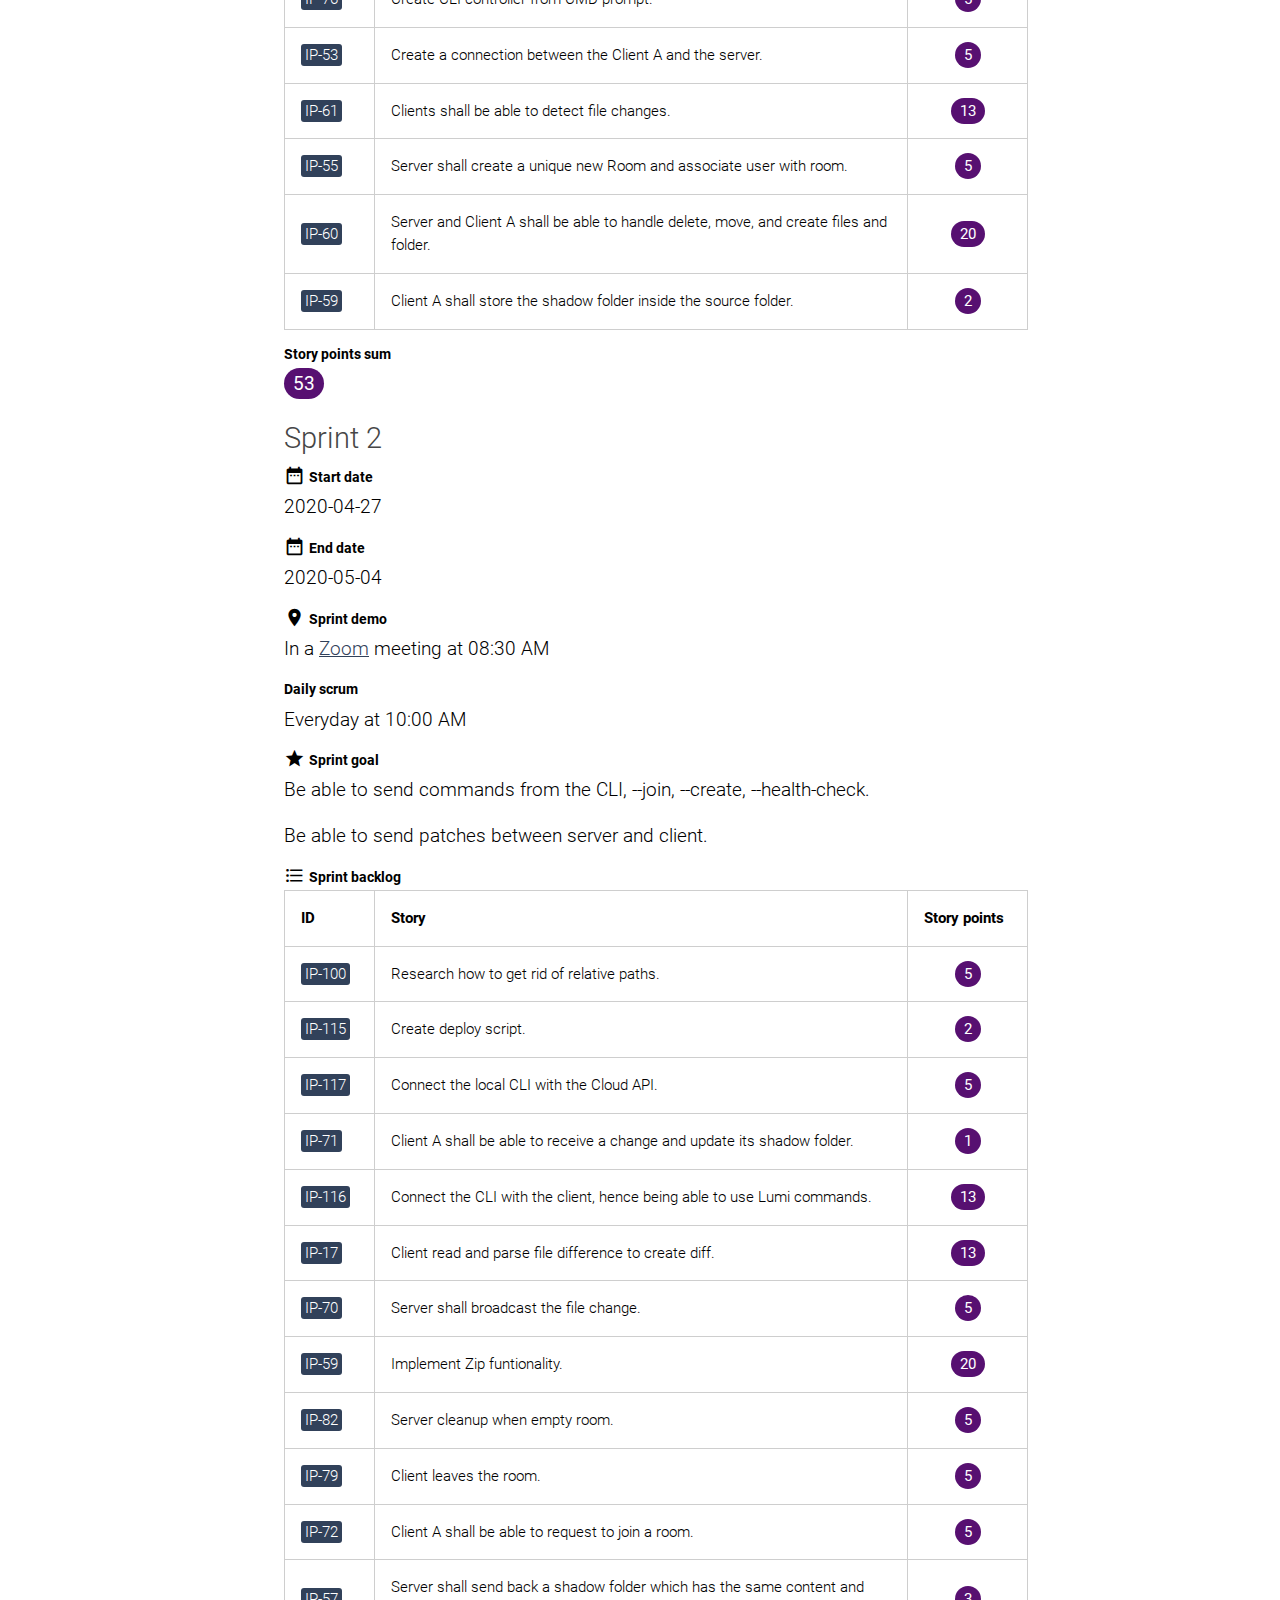
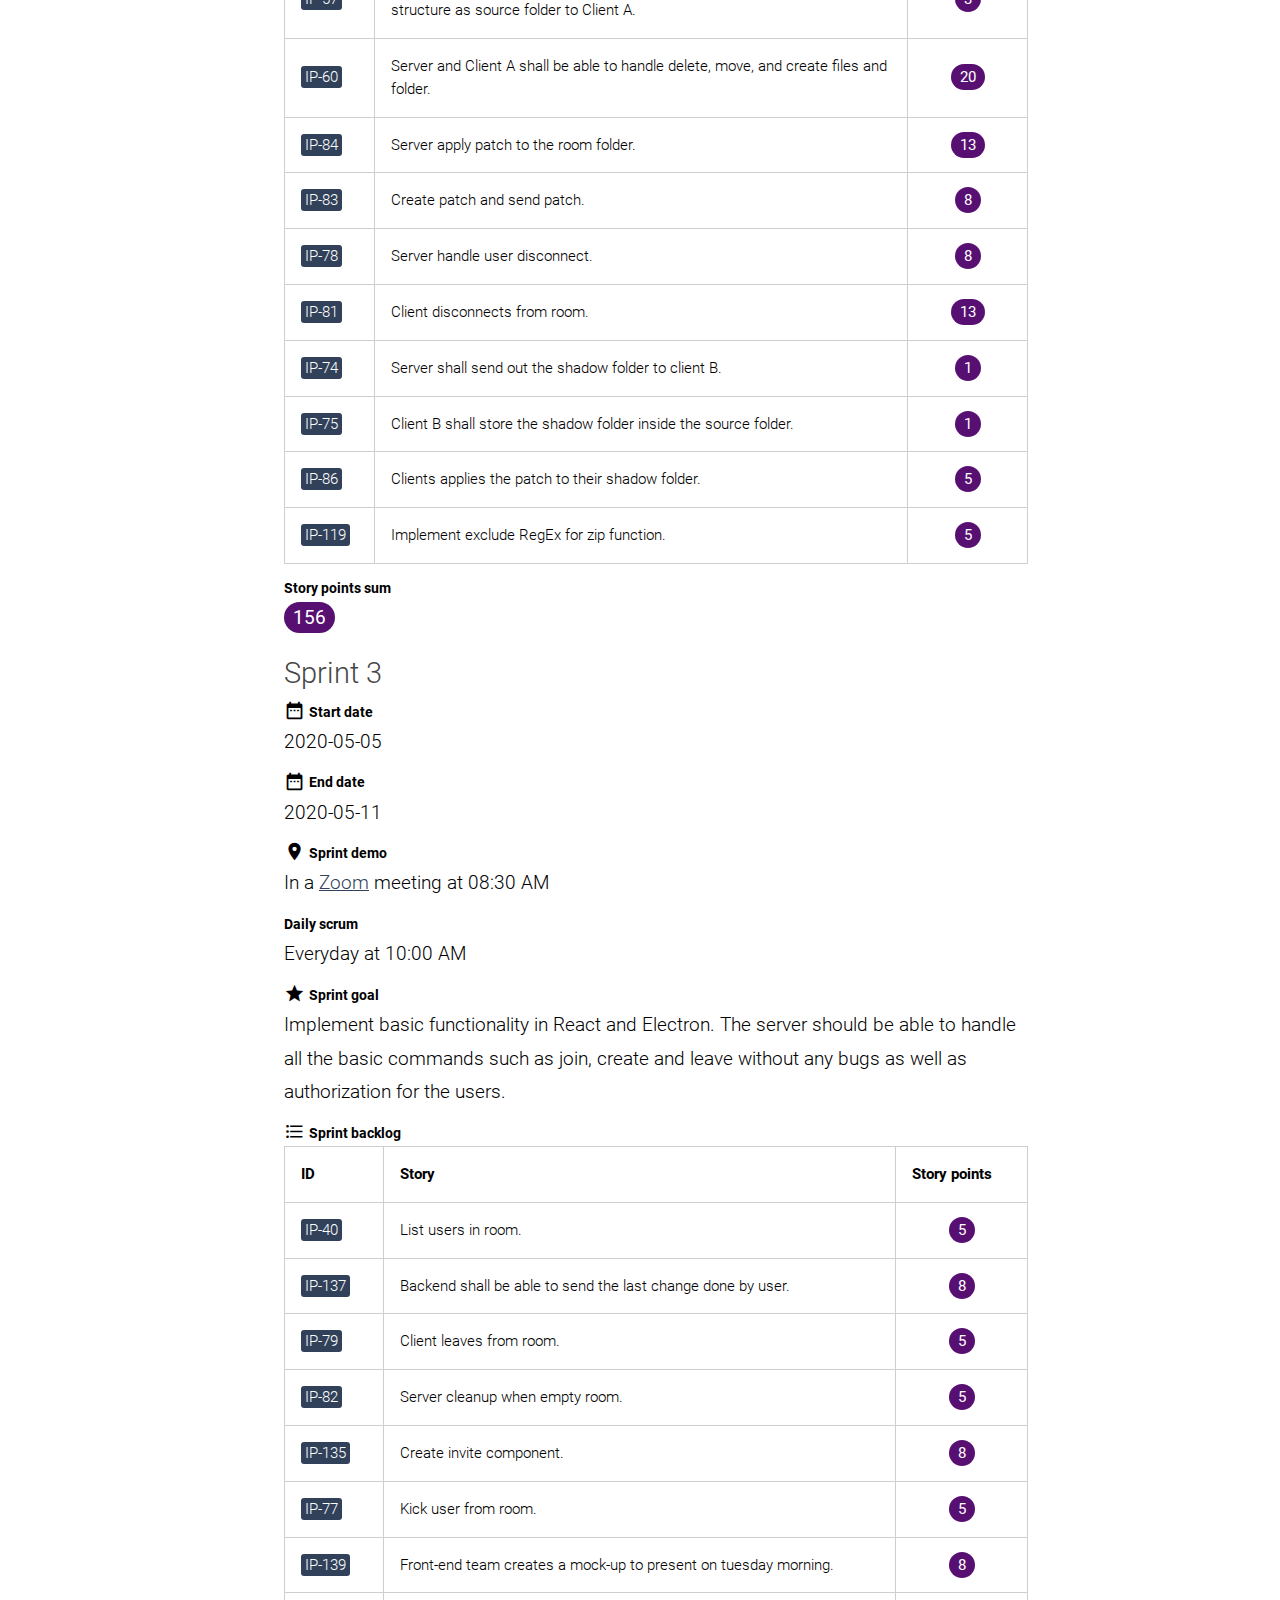
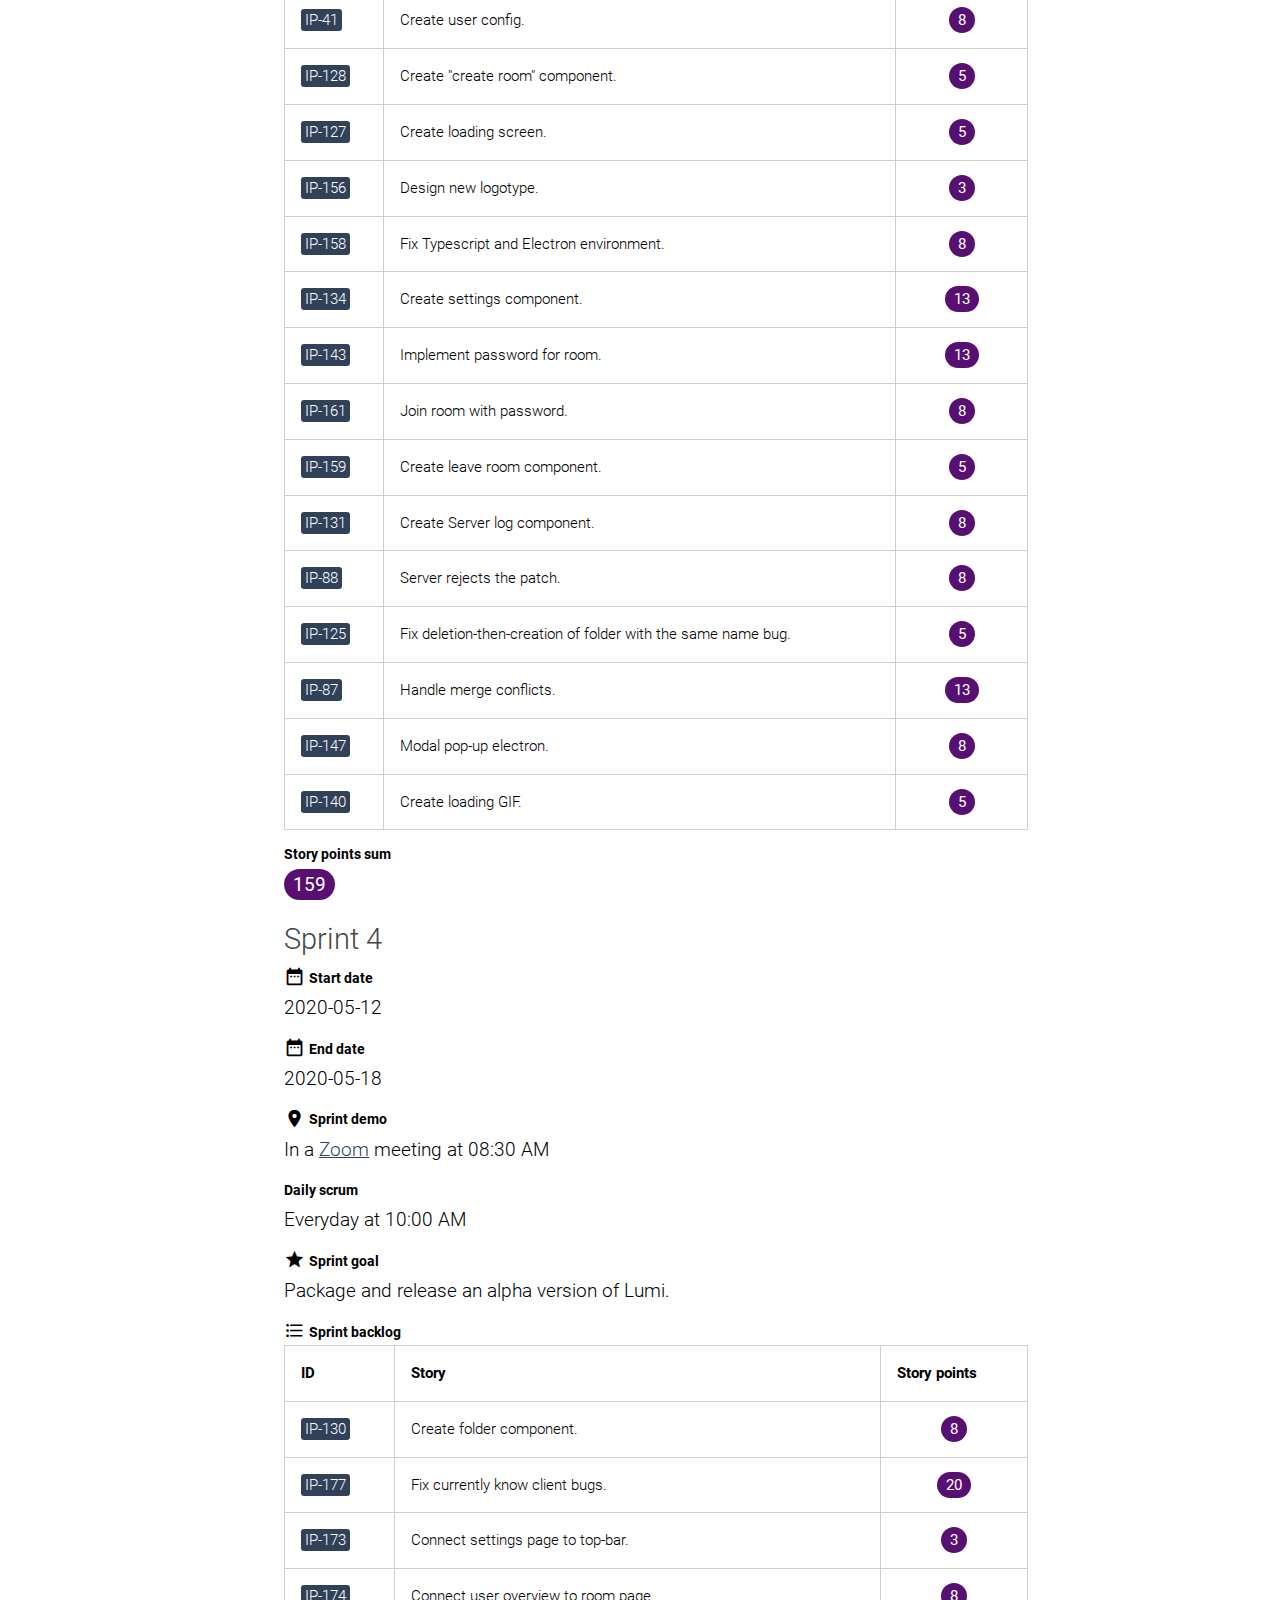
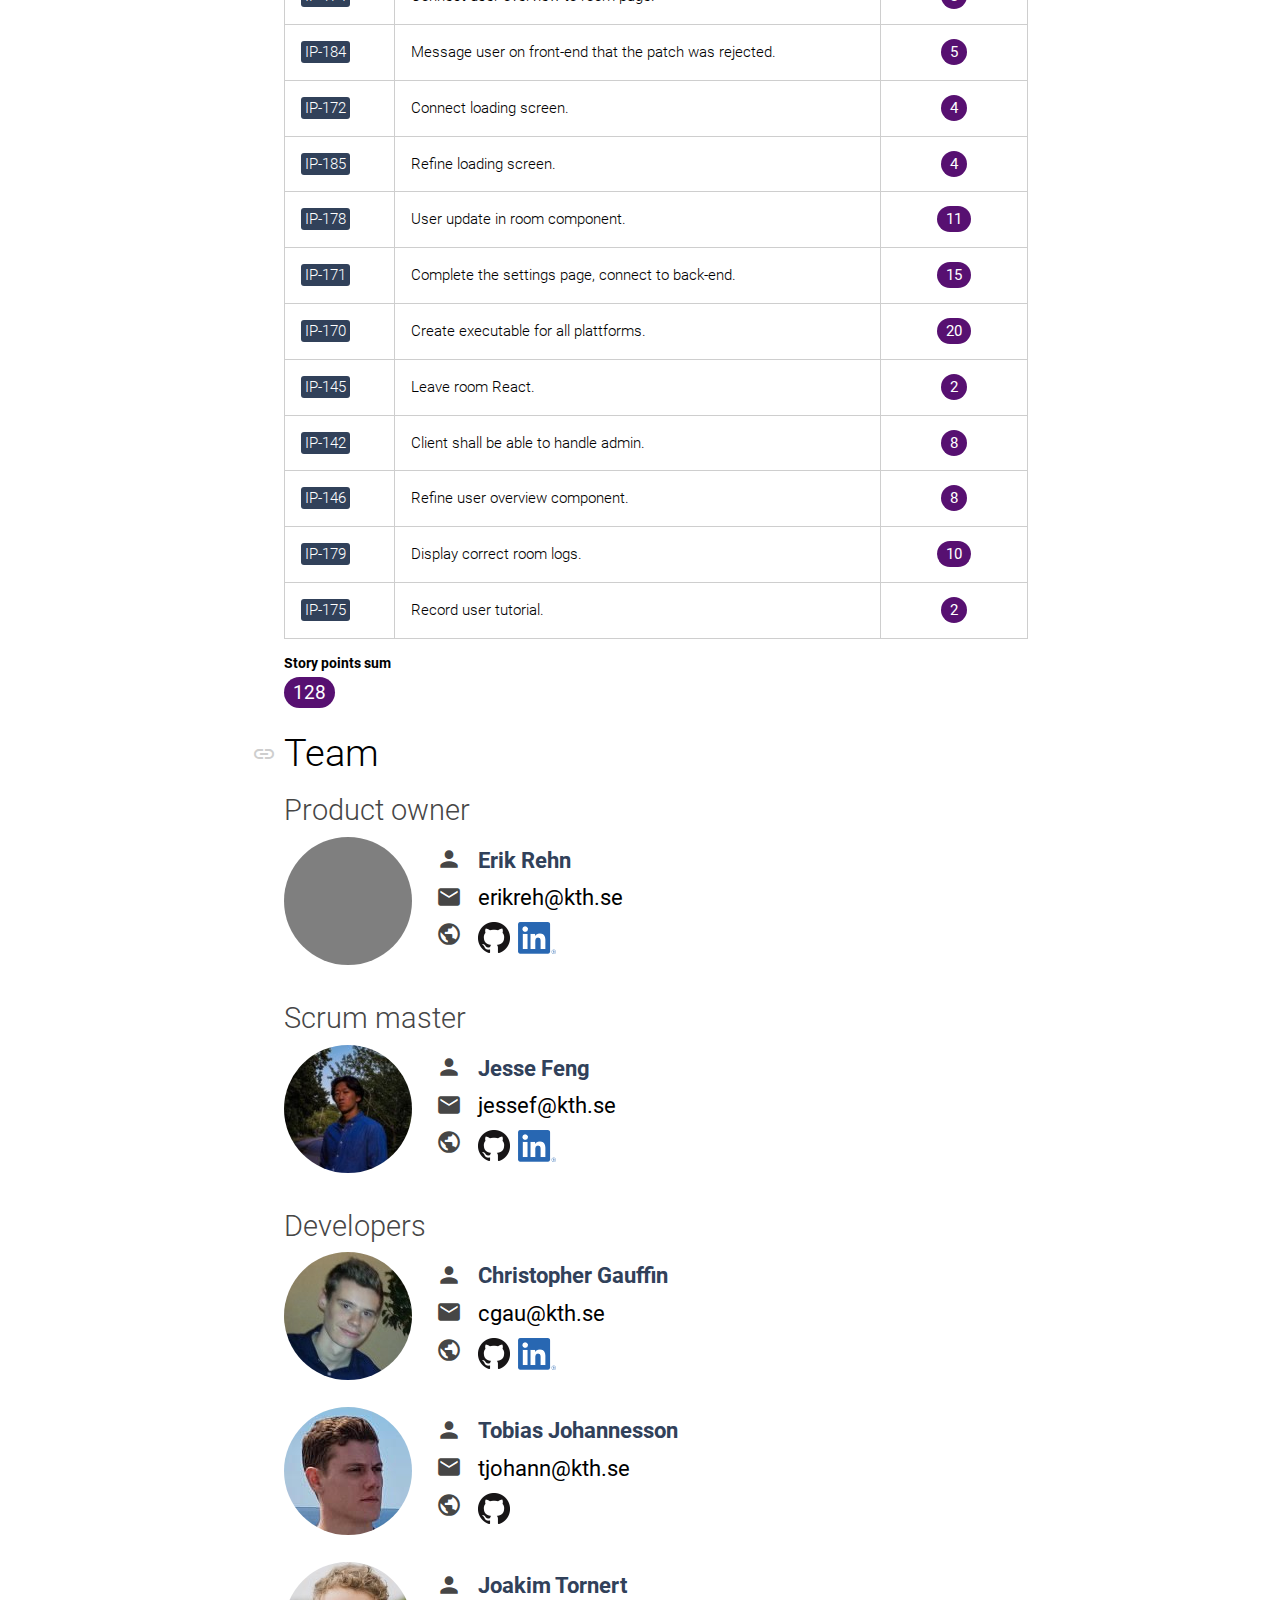
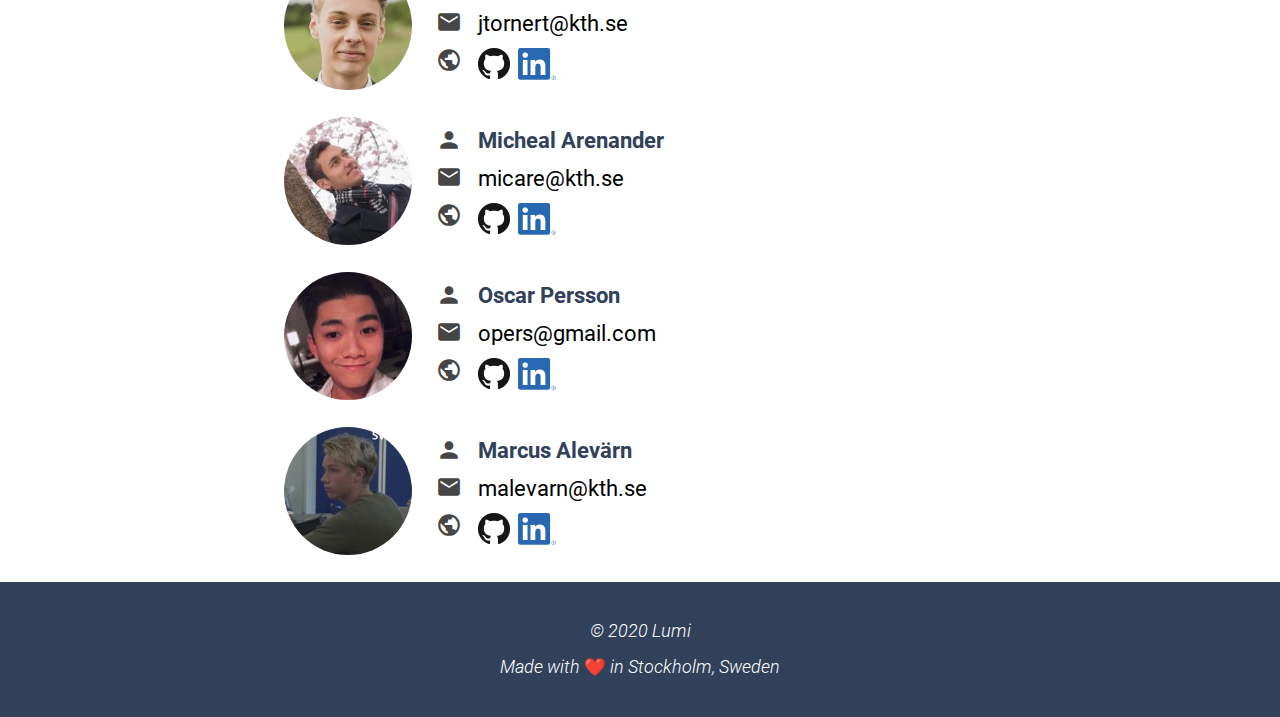
==== commit 4fabd591: "added download" ====
--- a/index.html
+++ b/index.html
@@ -244,6 +244,11 @@
             </li>
             <li class="nav-list-item">
               <a class="nav-link" href="#"
+                ><i class="material-icons">cloud_download</i>Download</a
+              >
+            </li>
+            <li class="nav-list-item">
+              <a class="nav-link" href="#"
                 ><i class="material-icons">directions_run</i>Sprints</a
               >
             </li>
@@ -412,6 +417,43 @@
         <section class="section">
           <div class="section-title">
             <h1 class="section-title-h1">
+              <i class="material-icons">link</i><span>Download</span>
+            </h1>
+          </div>
+          <article class="section-article">
+            <h2>Select your operating system</h2>
+            <p>Select the correct link based upon your operating system. When you click on one of these links, the Lumi GUI (Graphical User Interface) will be downloaded.</p>
+            <table class="download-table">
+              <tr>
+                <th>OS</th>
+                <th>Link</th>
+                <th>Version</th>
+                <th>Last edited</th>
+              </tr>
+              <tr>
+                <td>Windows</td>
+                <td><a href="#" download>lumi-windows-1.0.0.exe</a></td>
+                <td>1.0.0</td>
+                <td>2020-05-18</td>
+              </tr>
+              <tr>
+                <td>Linux</td>
+                <td><a href="#" download>lumi-linux-1.0.0.exe</a></td>
+                <td>1.0.0</td>
+                <td>2020-05-18</td>
+              </tr>
+              <tr>
+                <td>Mac OS X</td>
+                <td><a href="#" download>lumi-mac-1.0.0.exe</a></td>
+                <td>1.0.0</td>
+                <td>2020-05-18</td>
+              </tr>
+            </table>
+          </article>
+        </section>
+        <section class="section">
+          <div class="section-title">
+            <h1 class="section-title-h1">
               <i class="material-icons">link</i><span>Sprints</span>
             </h1>
           </div>
--- a/style/main.css
+++ b/style/main.css
@@ -129,6 +129,24 @@
     padding: 24px 0;
 }
 
+.download-table {
+    width:100%;
+    text-align:left;
+    margin-bottom:12px;
+}
+
+.download-table tr {
+    border-bottom:1px solid #cecece;
+}
+
+.download-table th {
+    font-family:roboto-bold, sans-serif;
+}
+
+.download-table th, .download-table td {
+    padding: 16px 16px 16px 0;
+}
+
 .shell-command {
     font-family: monospace;
     letter-spacing: 1px;
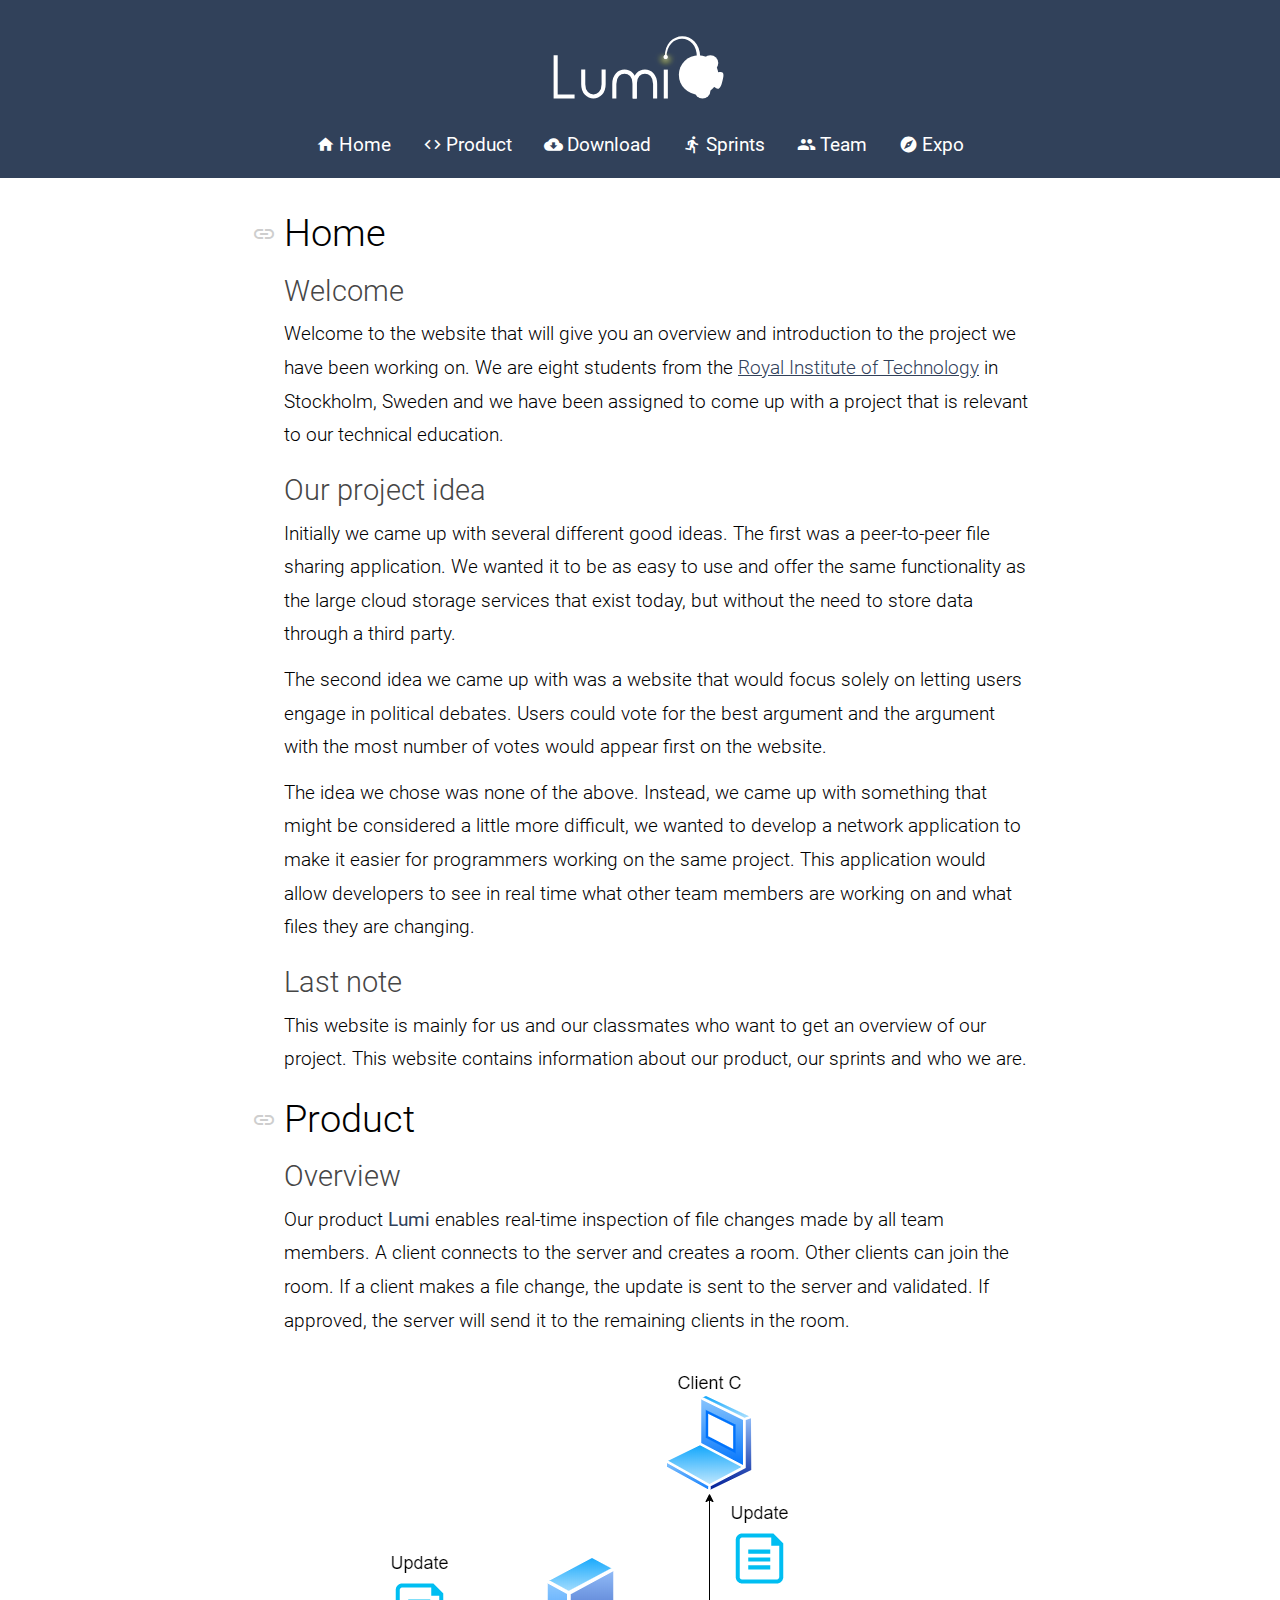
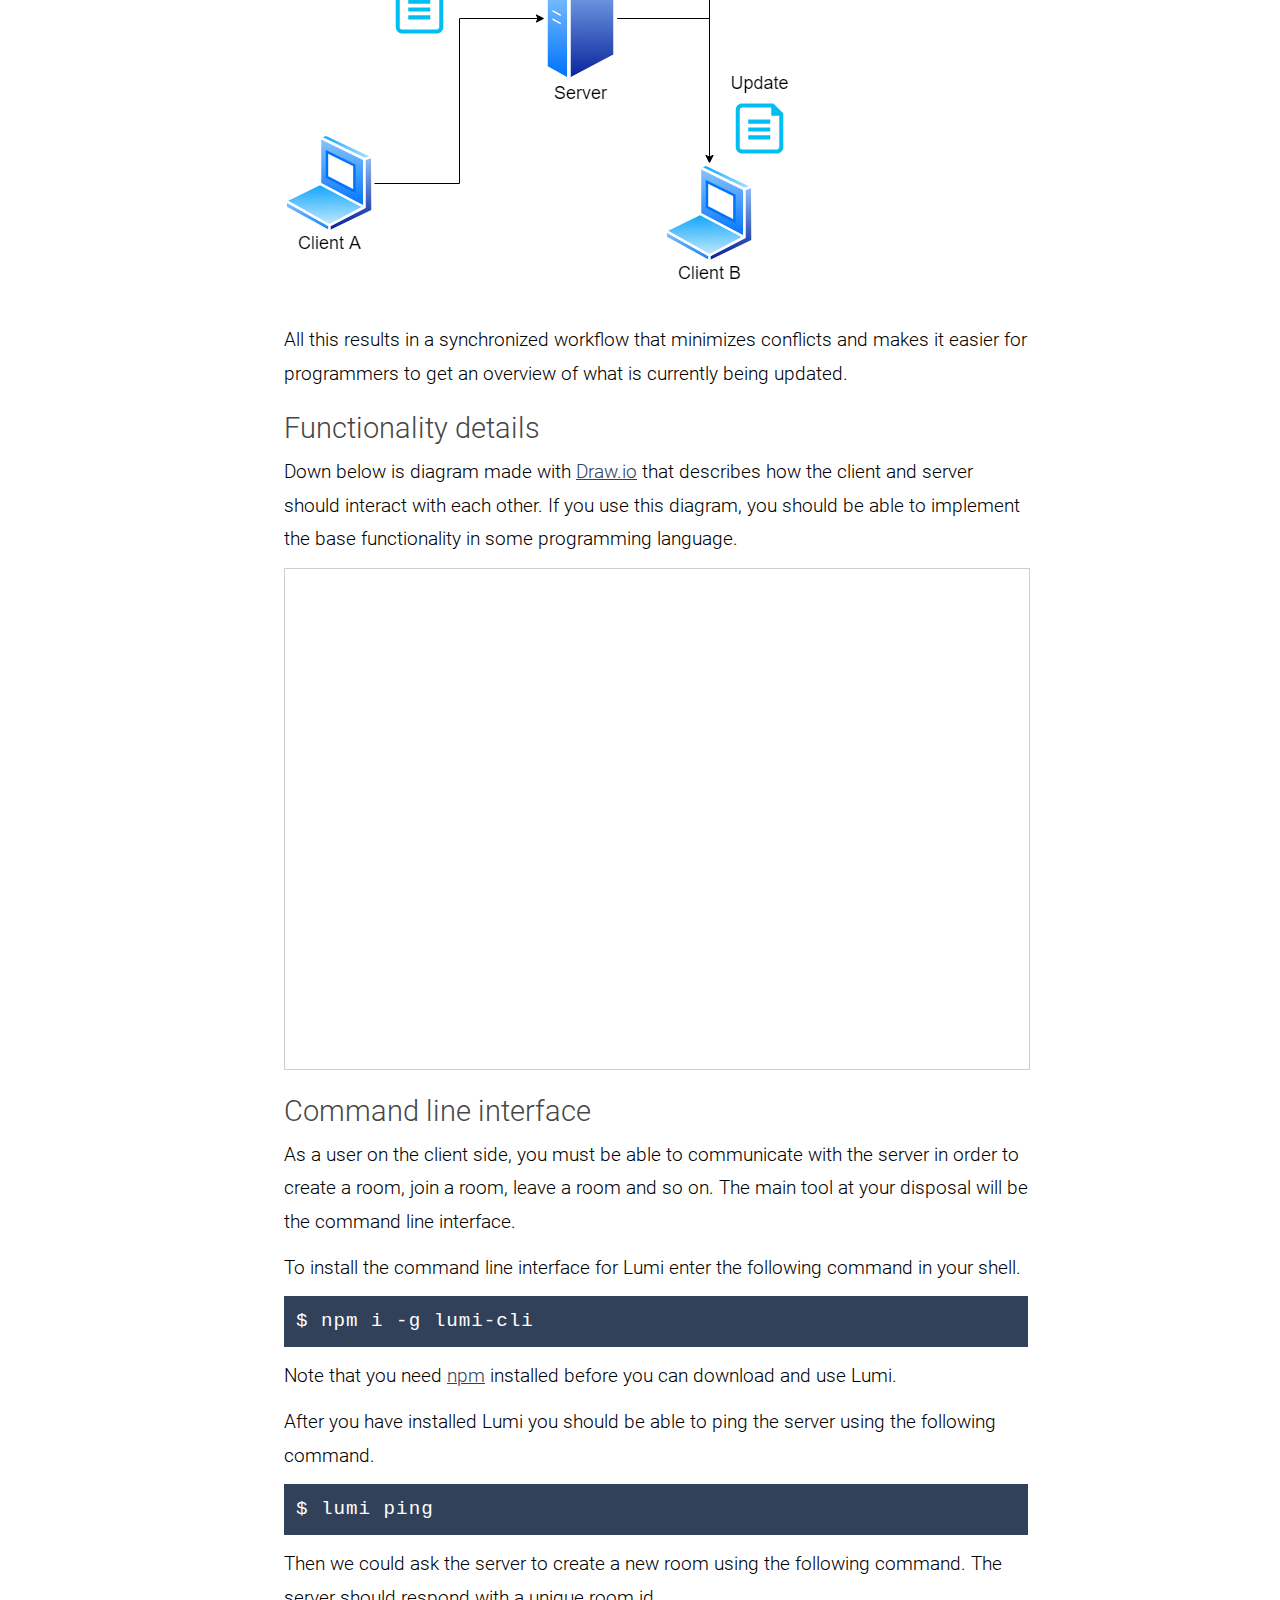
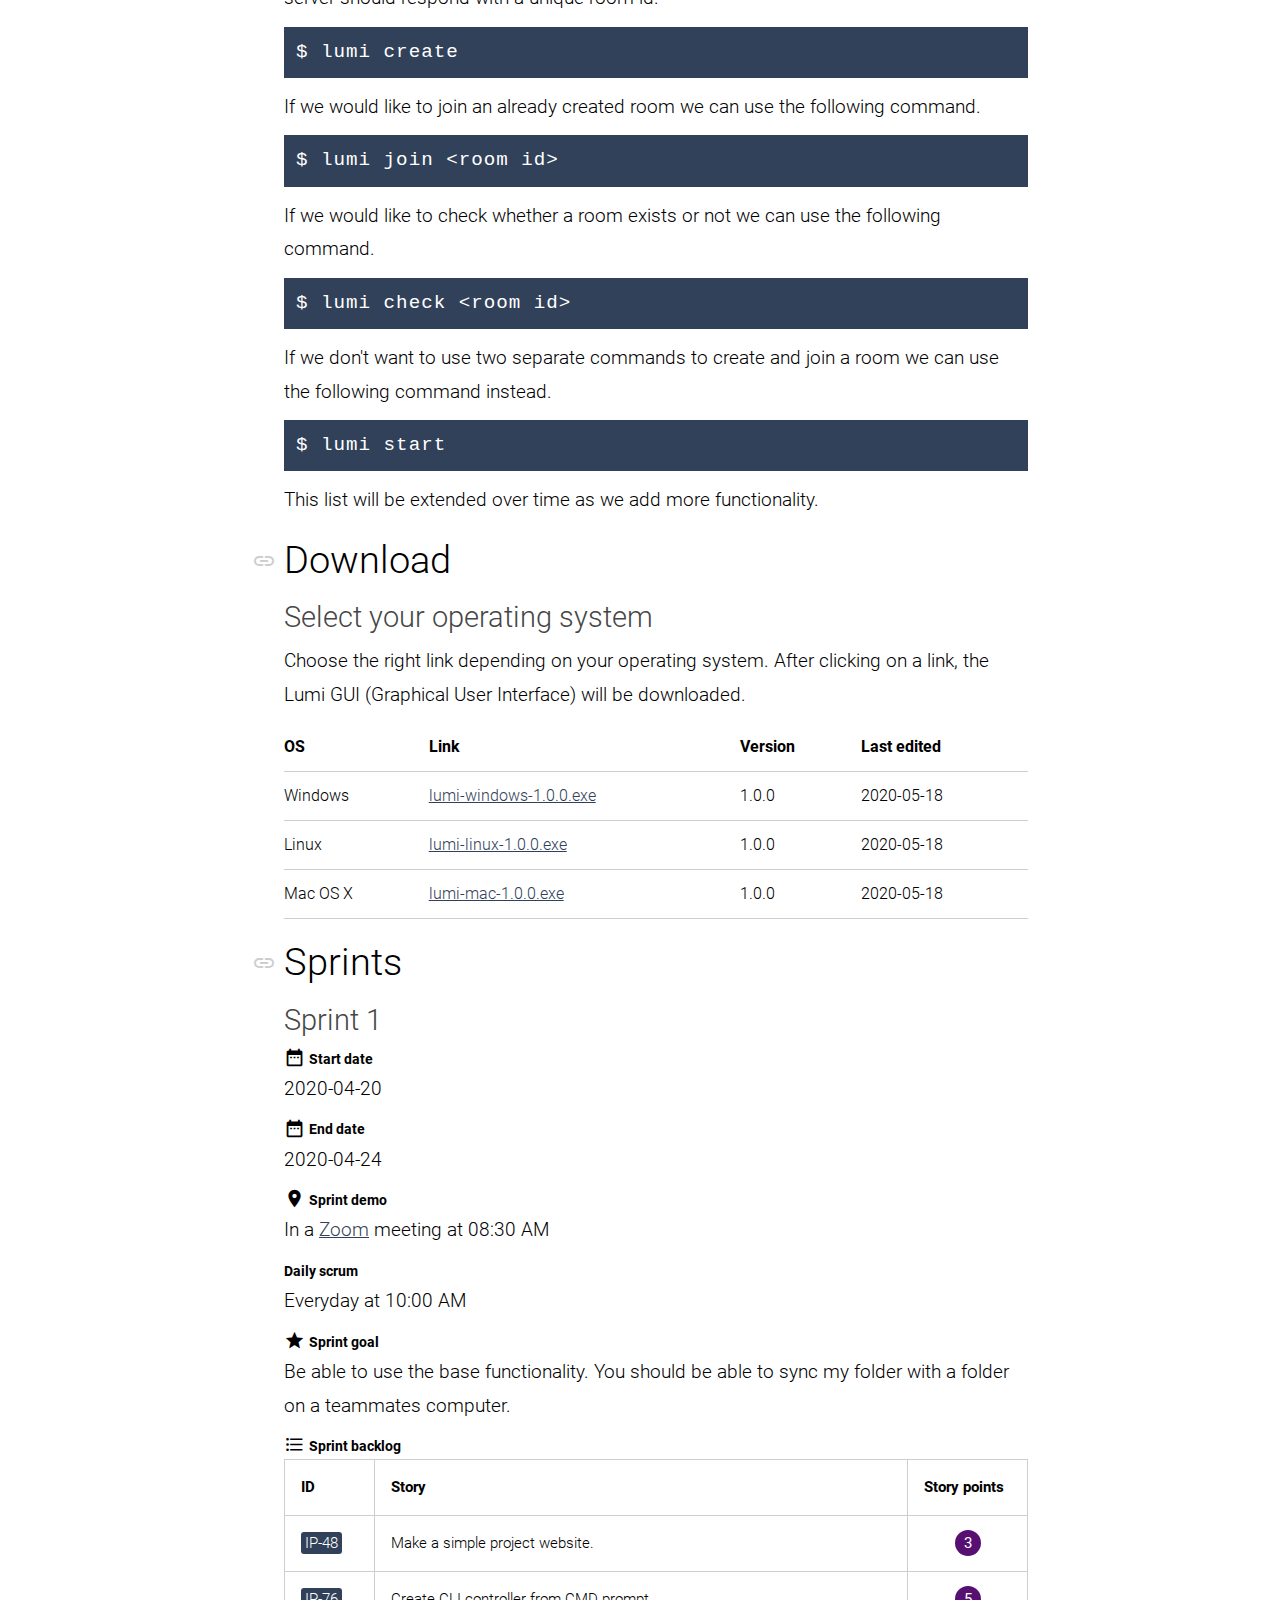
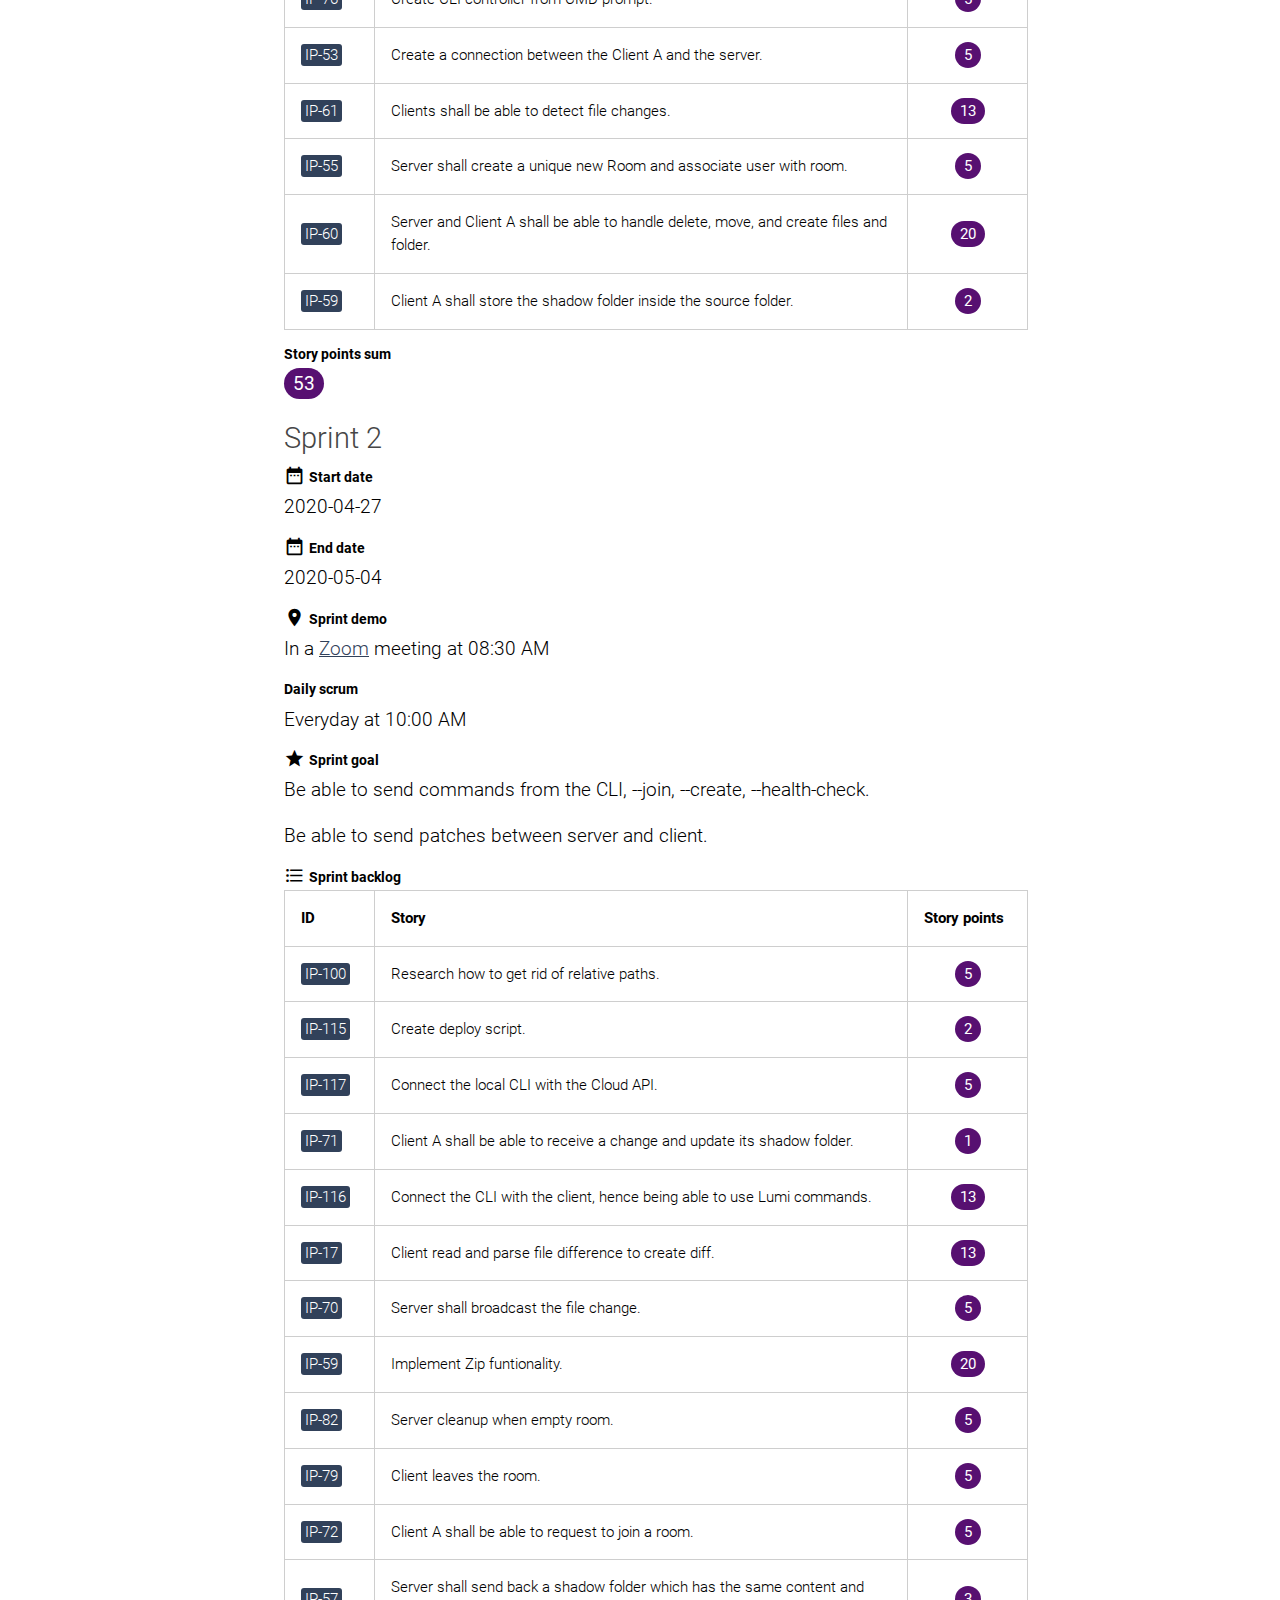
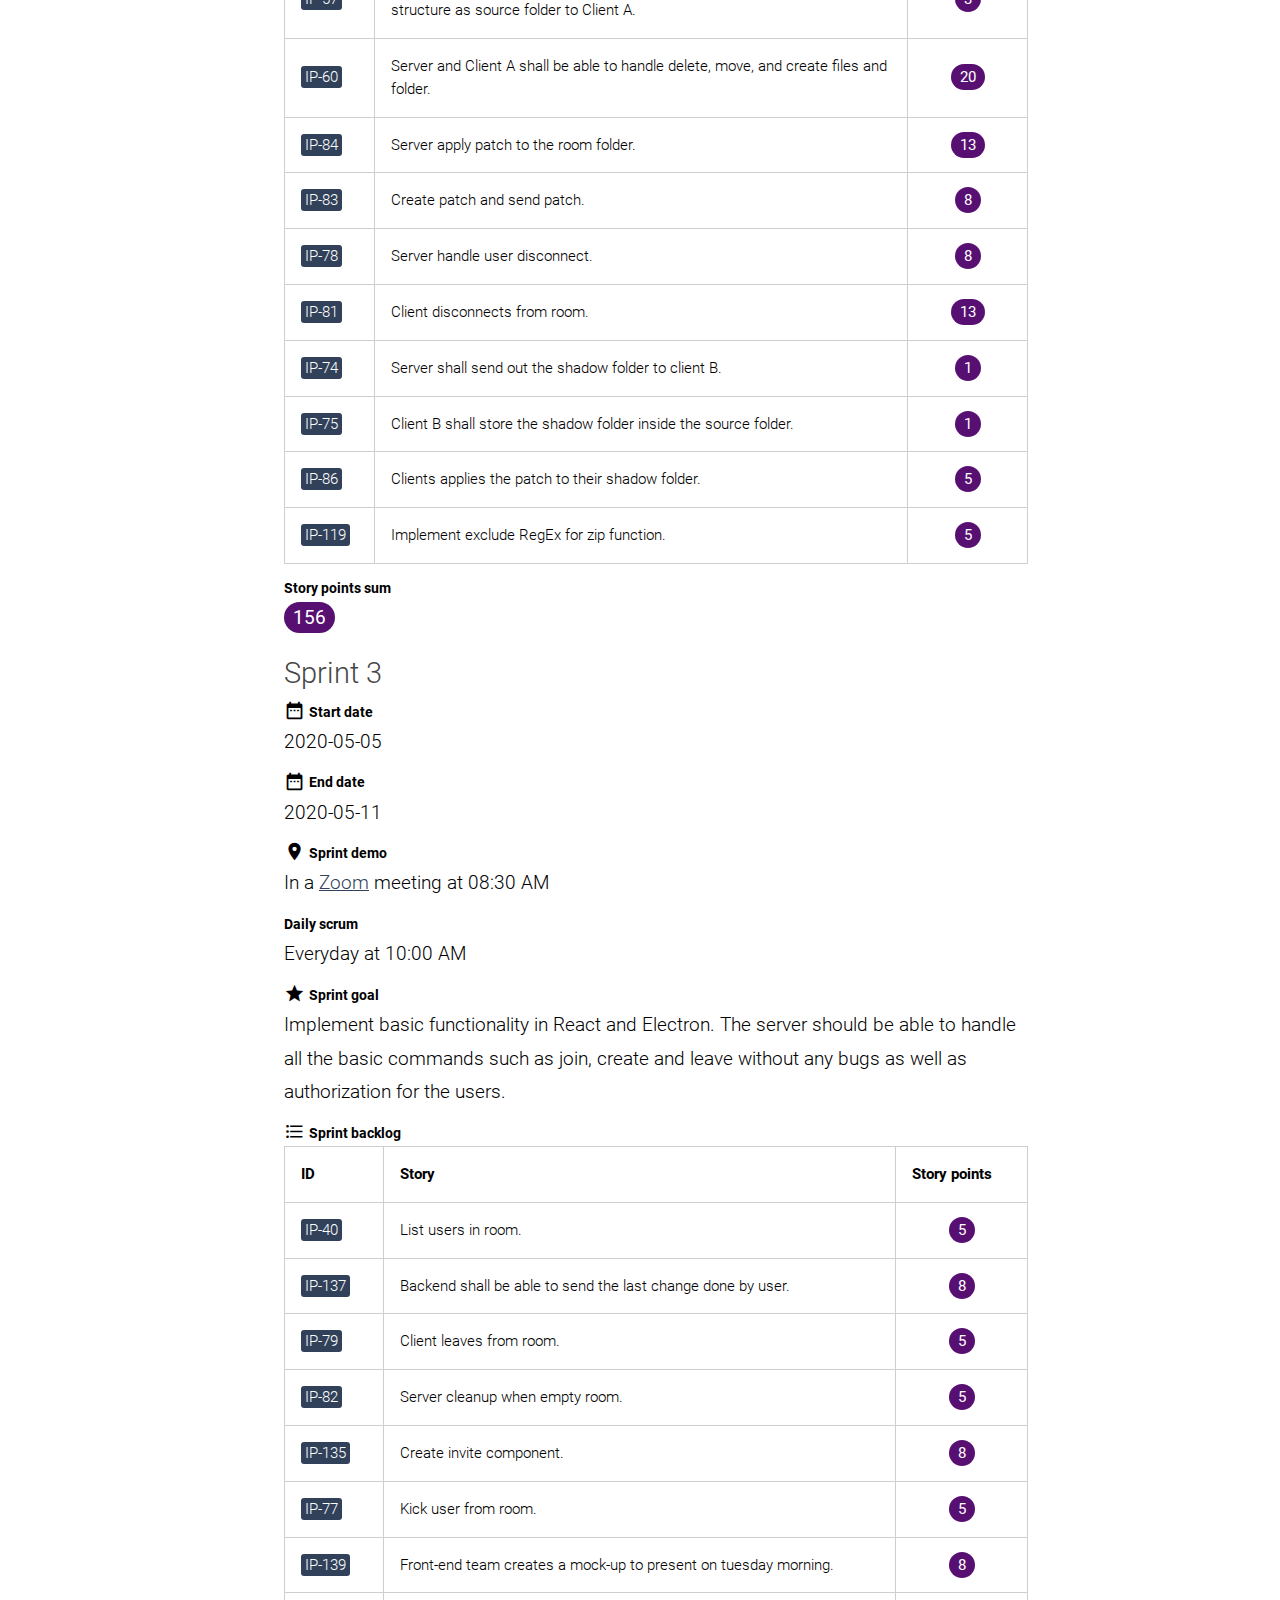
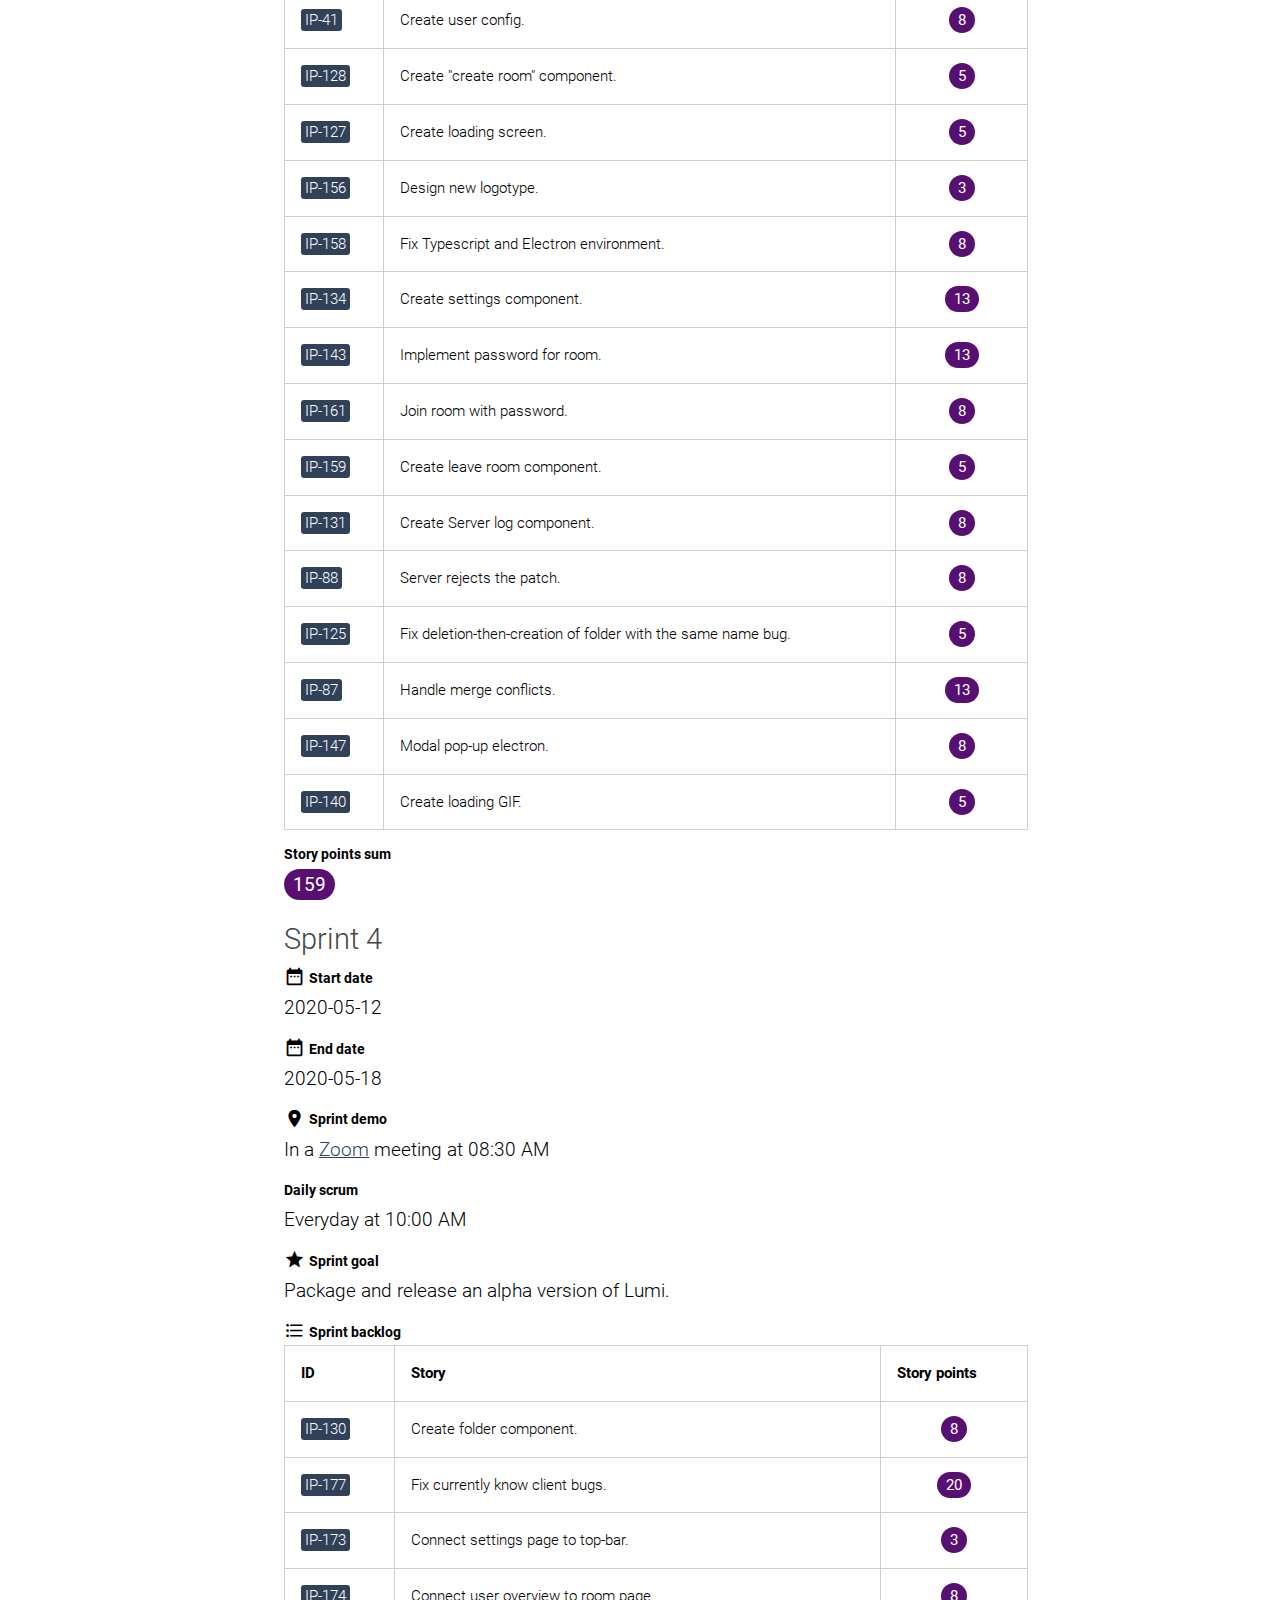
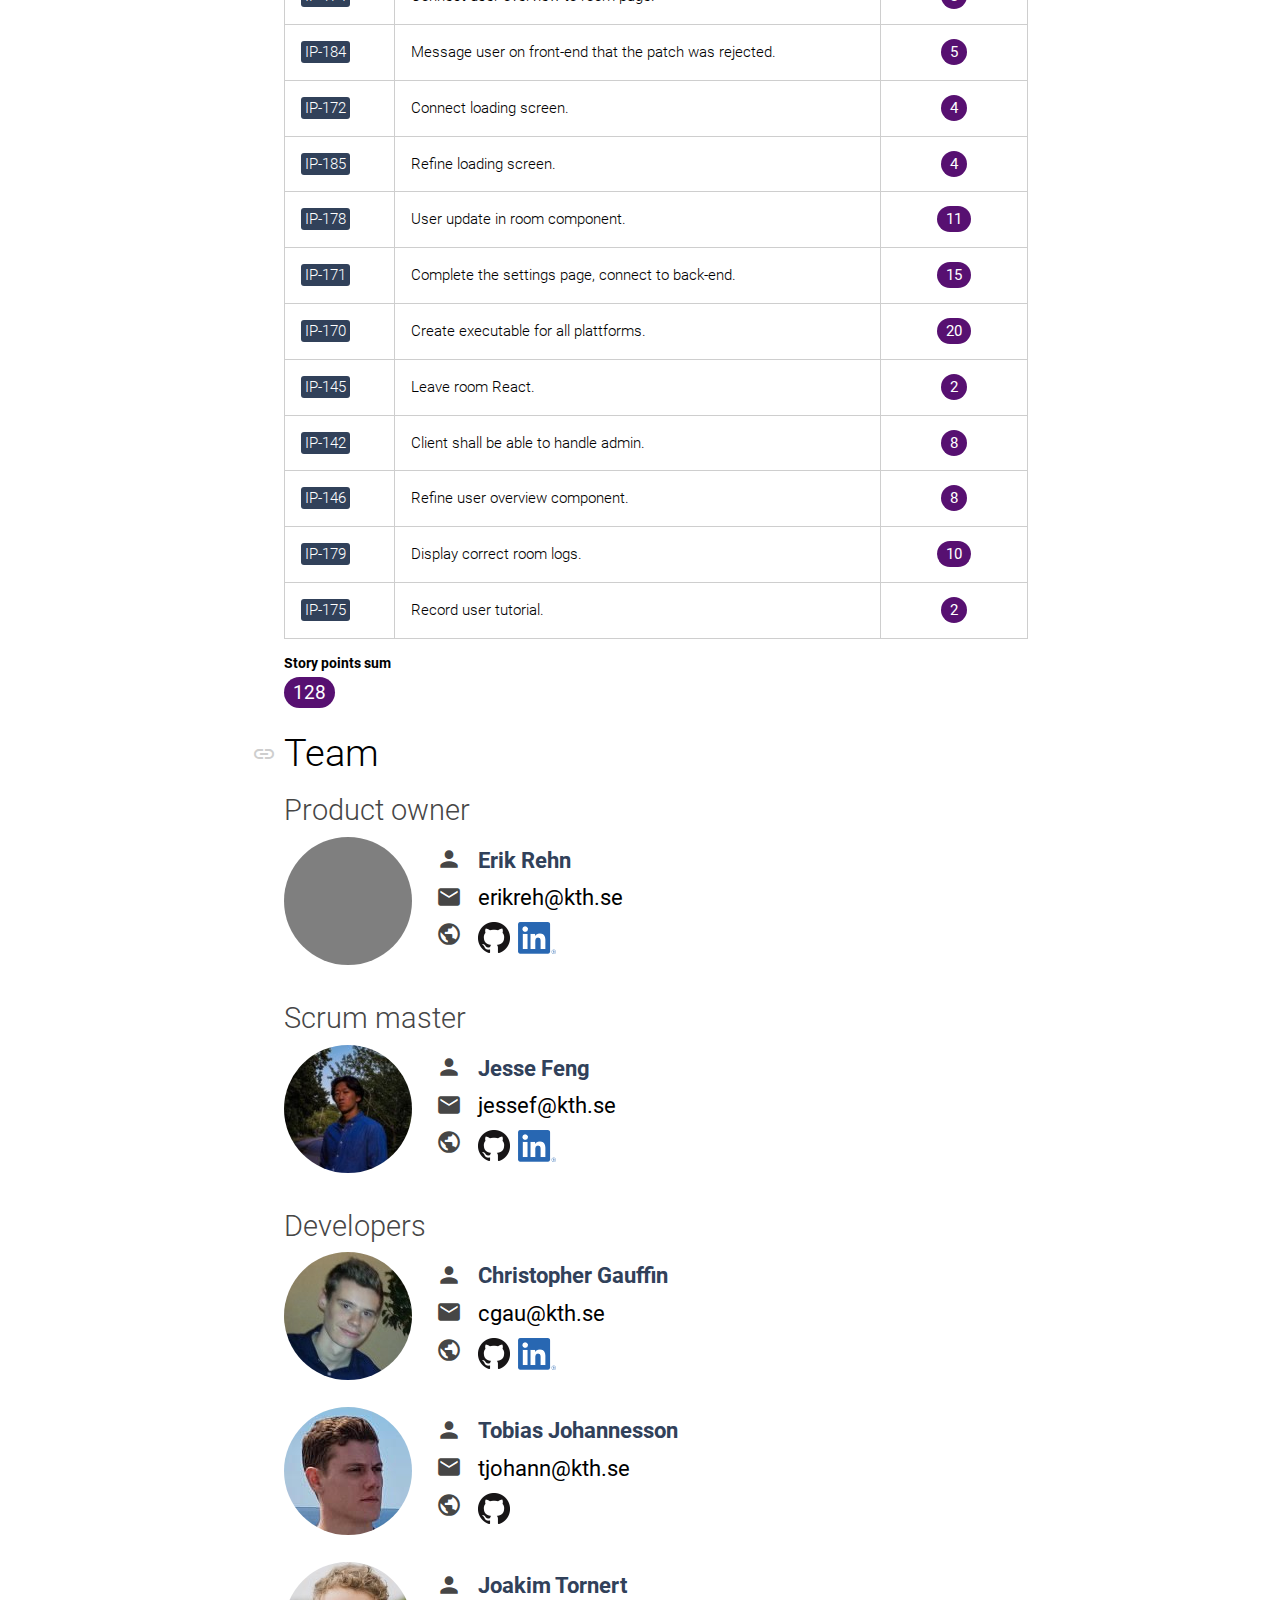
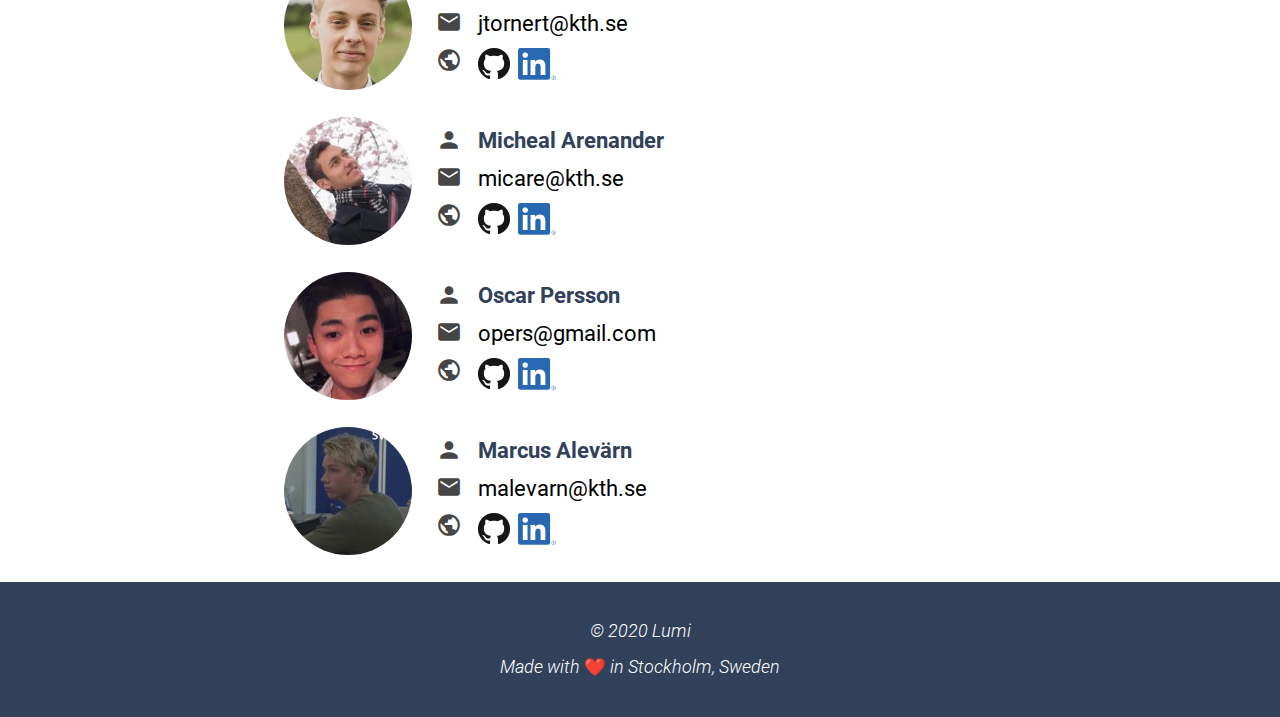
==== commit 17e7b25f: "changed text" ====
--- a/index.html
+++ b/index.html
@@ -422,7 +422,7 @@
           </div>
           <article class="section-article">
             <h2>Select your operating system</h2>
-            <p>Select the correct link based upon your operating system. When you click on one of these links, the Lumi GUI (Graphical User Interface) will be downloaded.</p>
+            <p>Choose the right link depending on your operating system. After clicking on a link, the Lumi GUI (Graphical User Interface) will be downloaded.</p>
             <table class="download-table">
               <tr>
                 <th>OS</th>
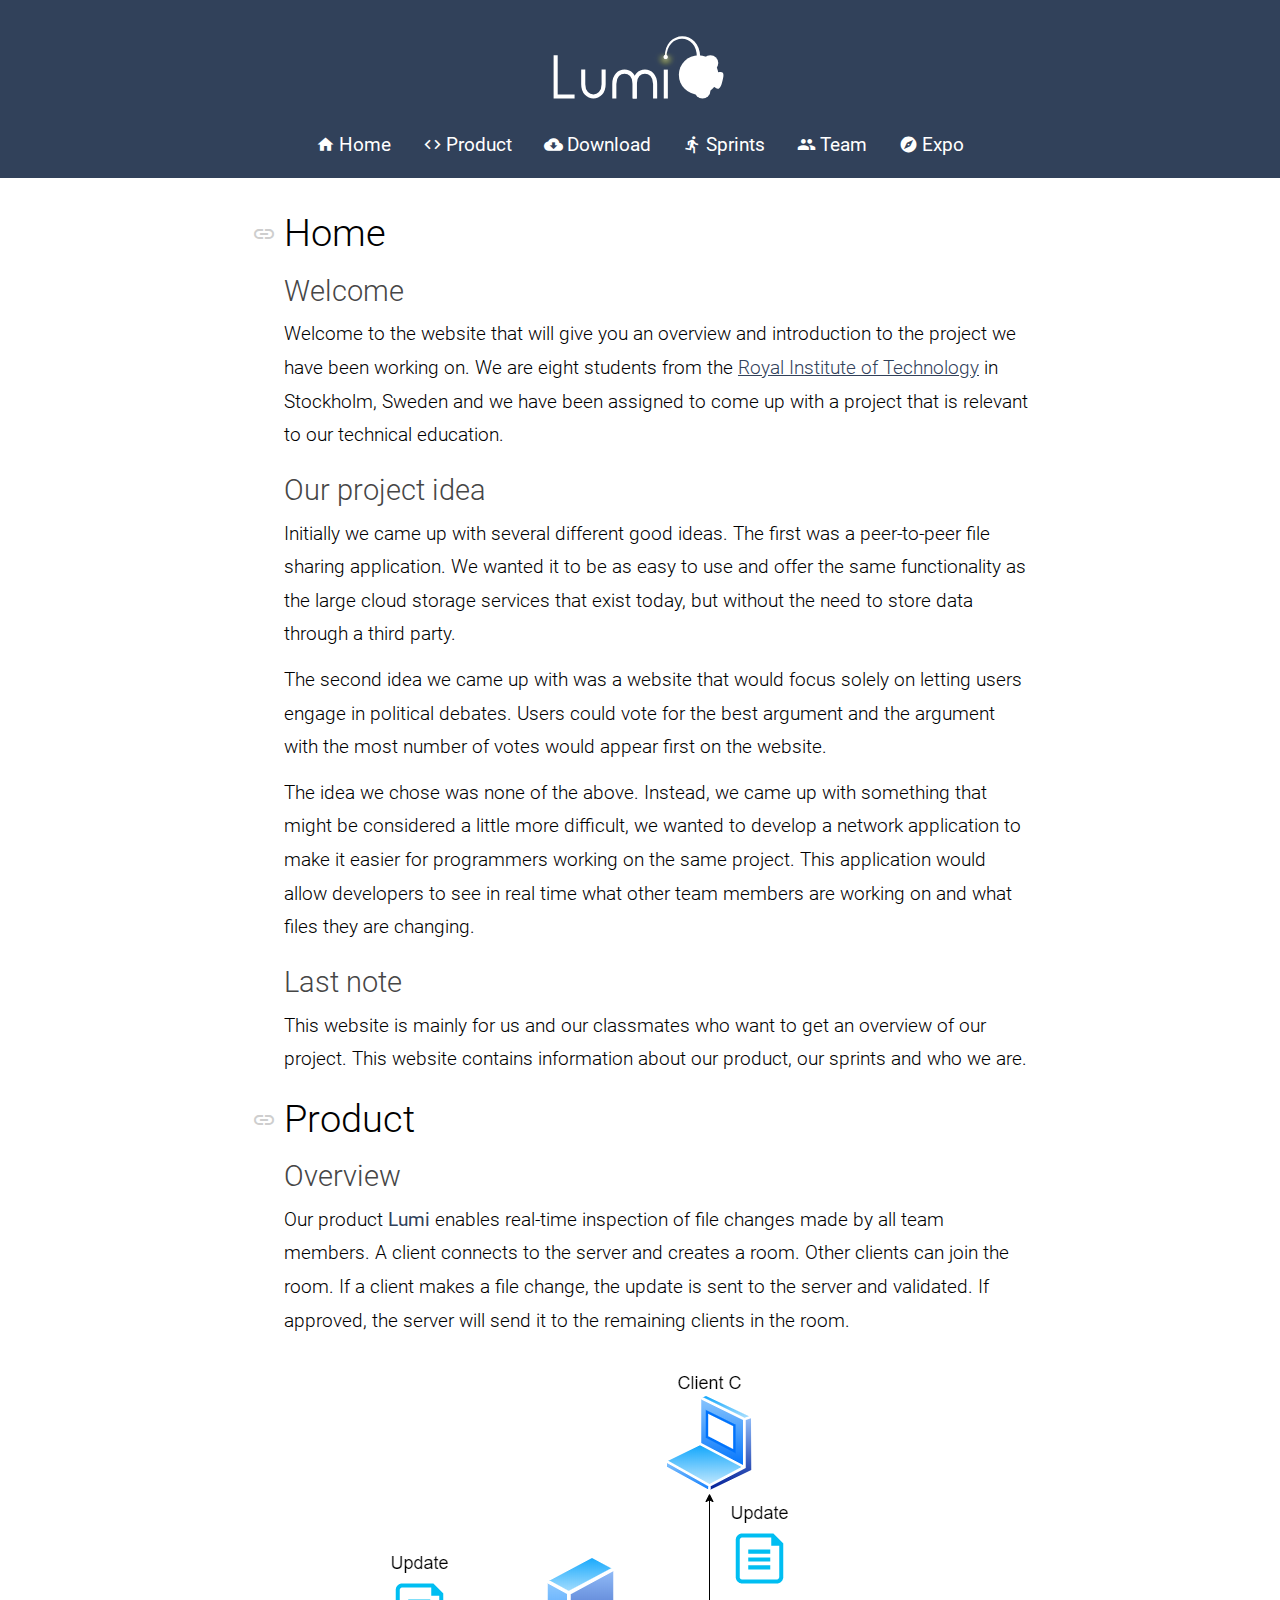
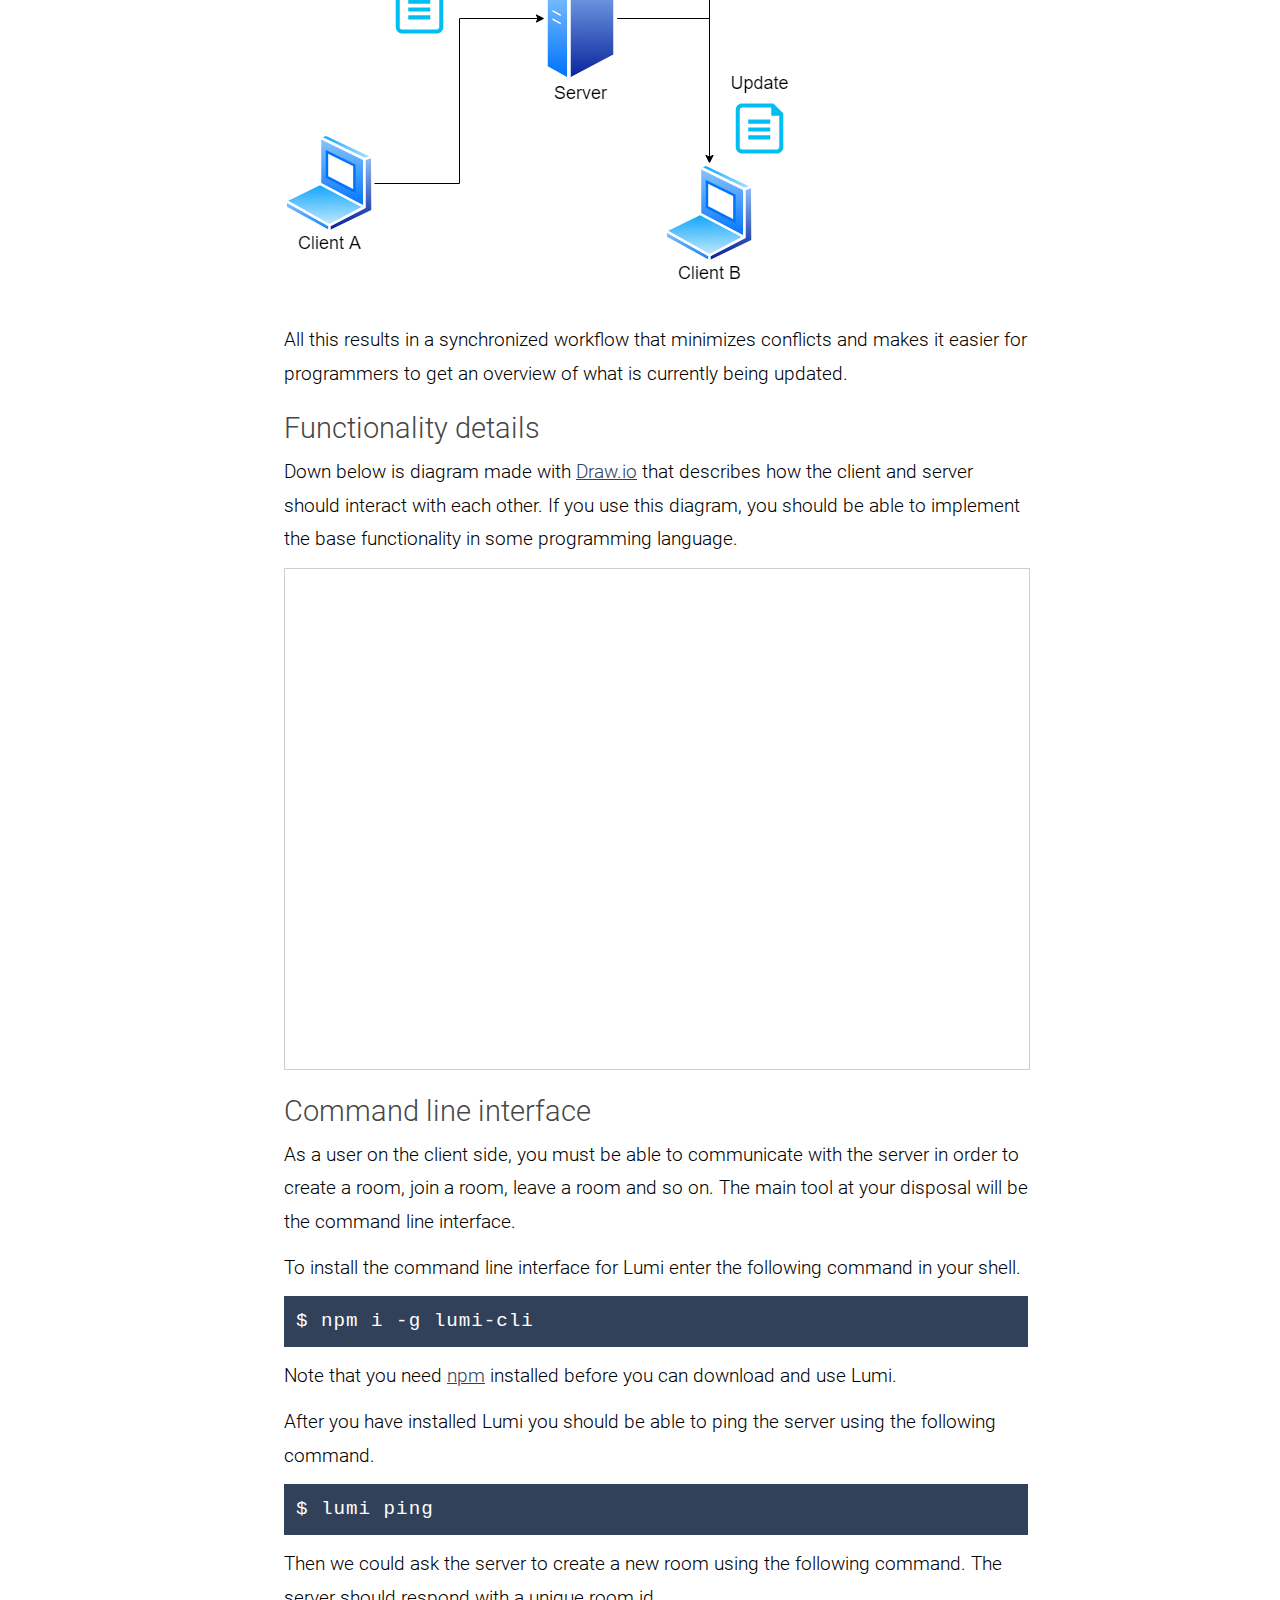
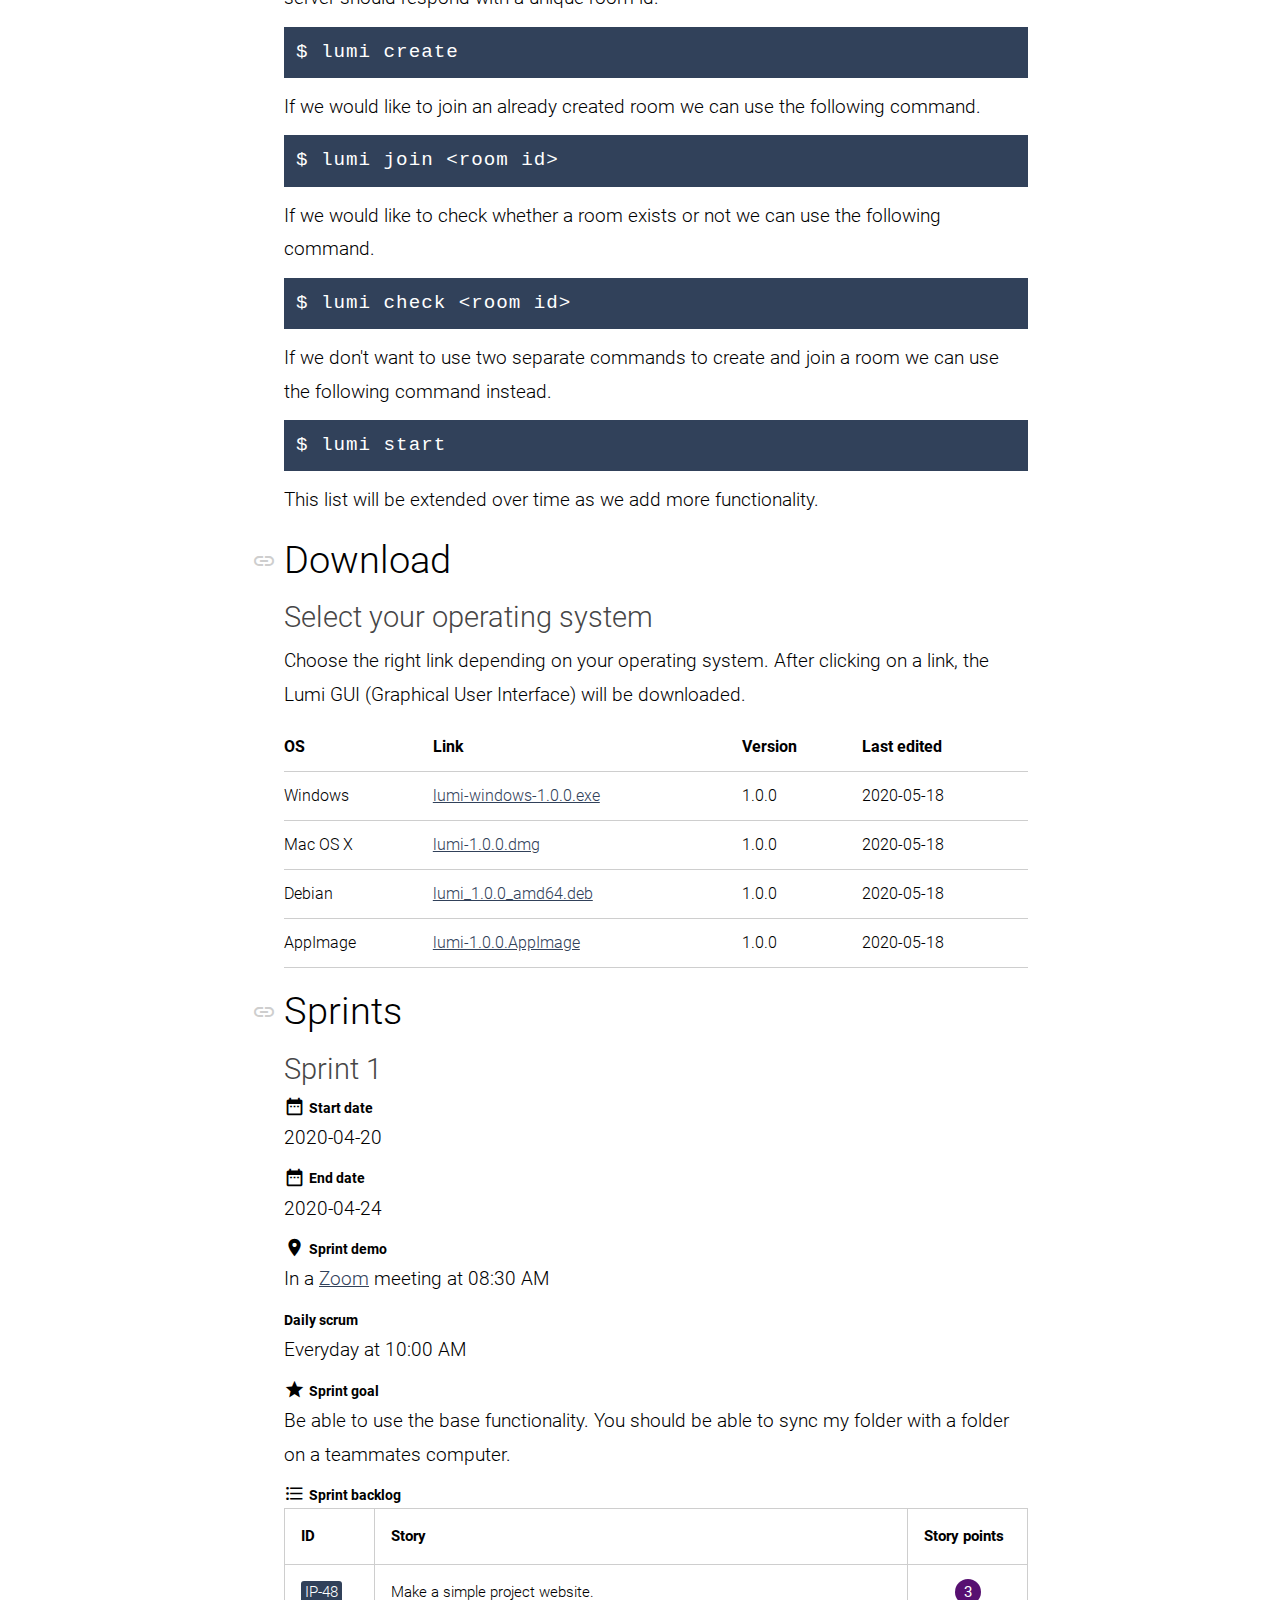
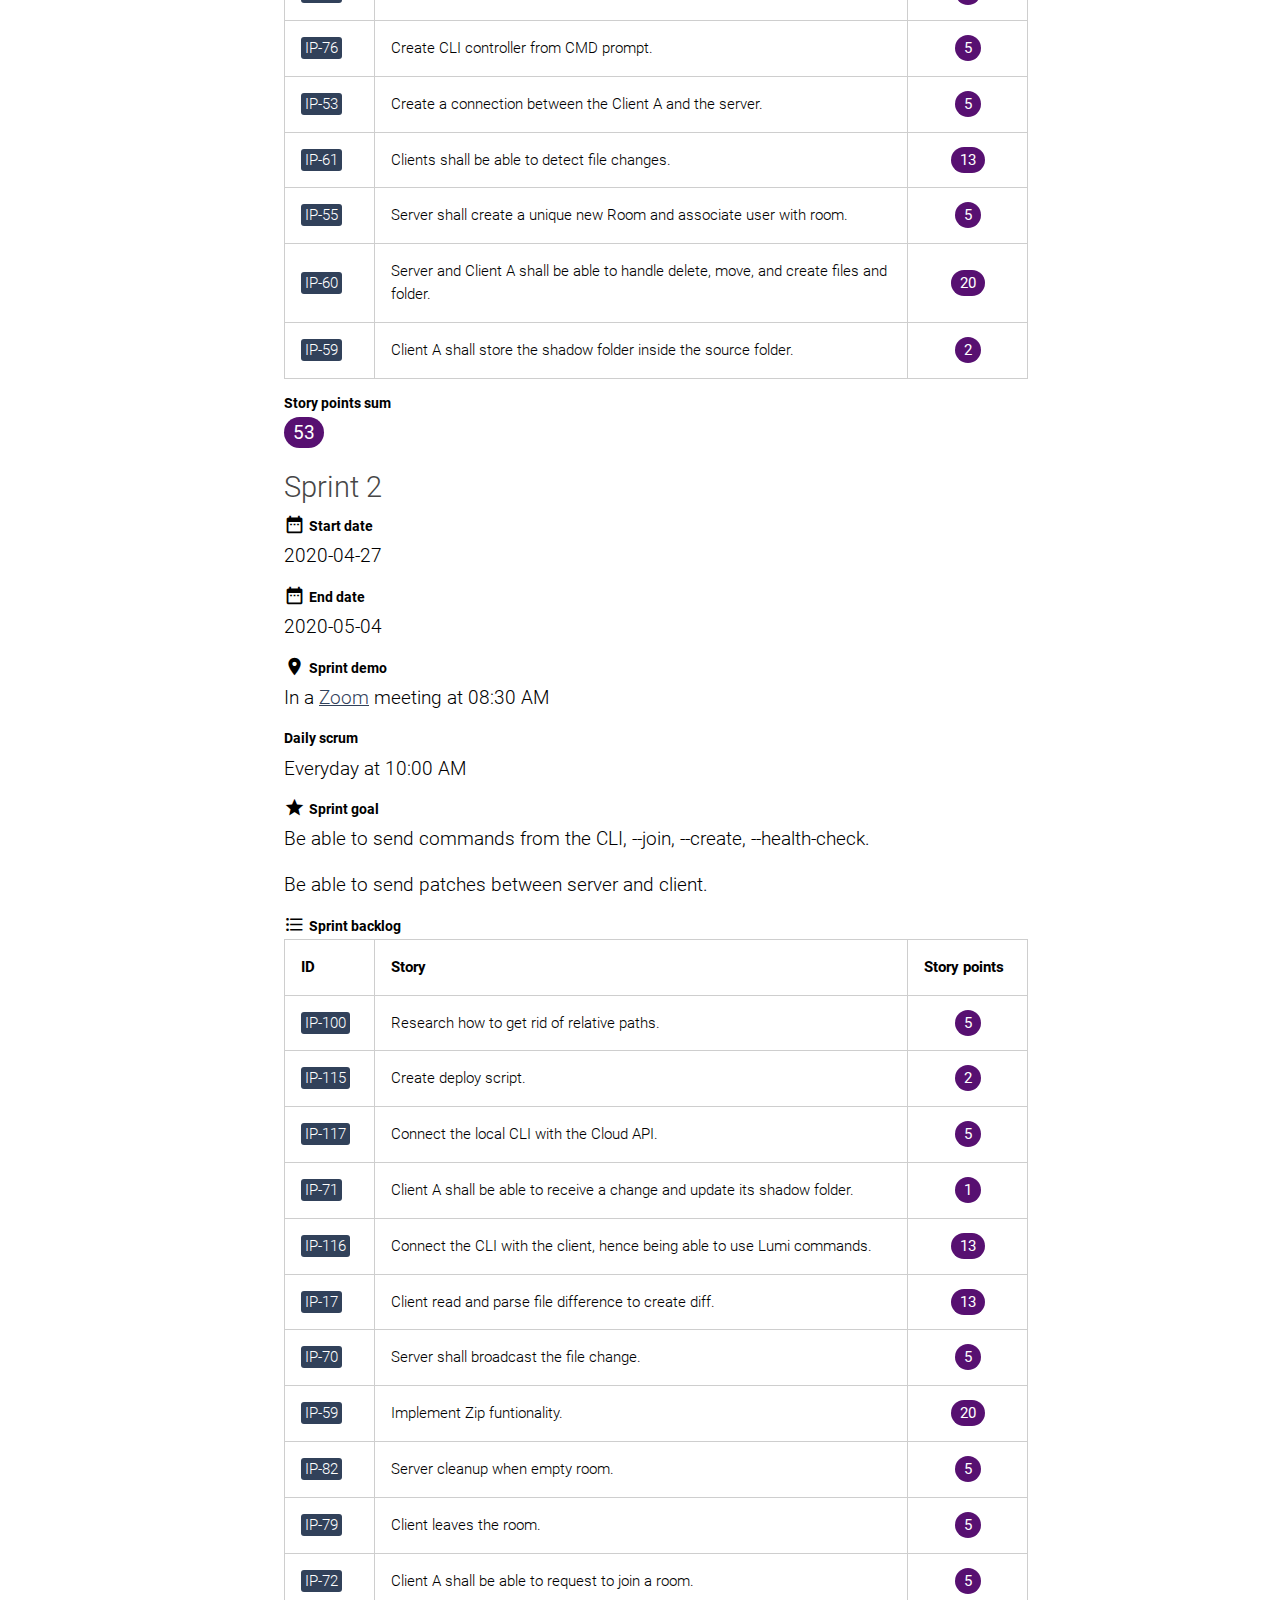
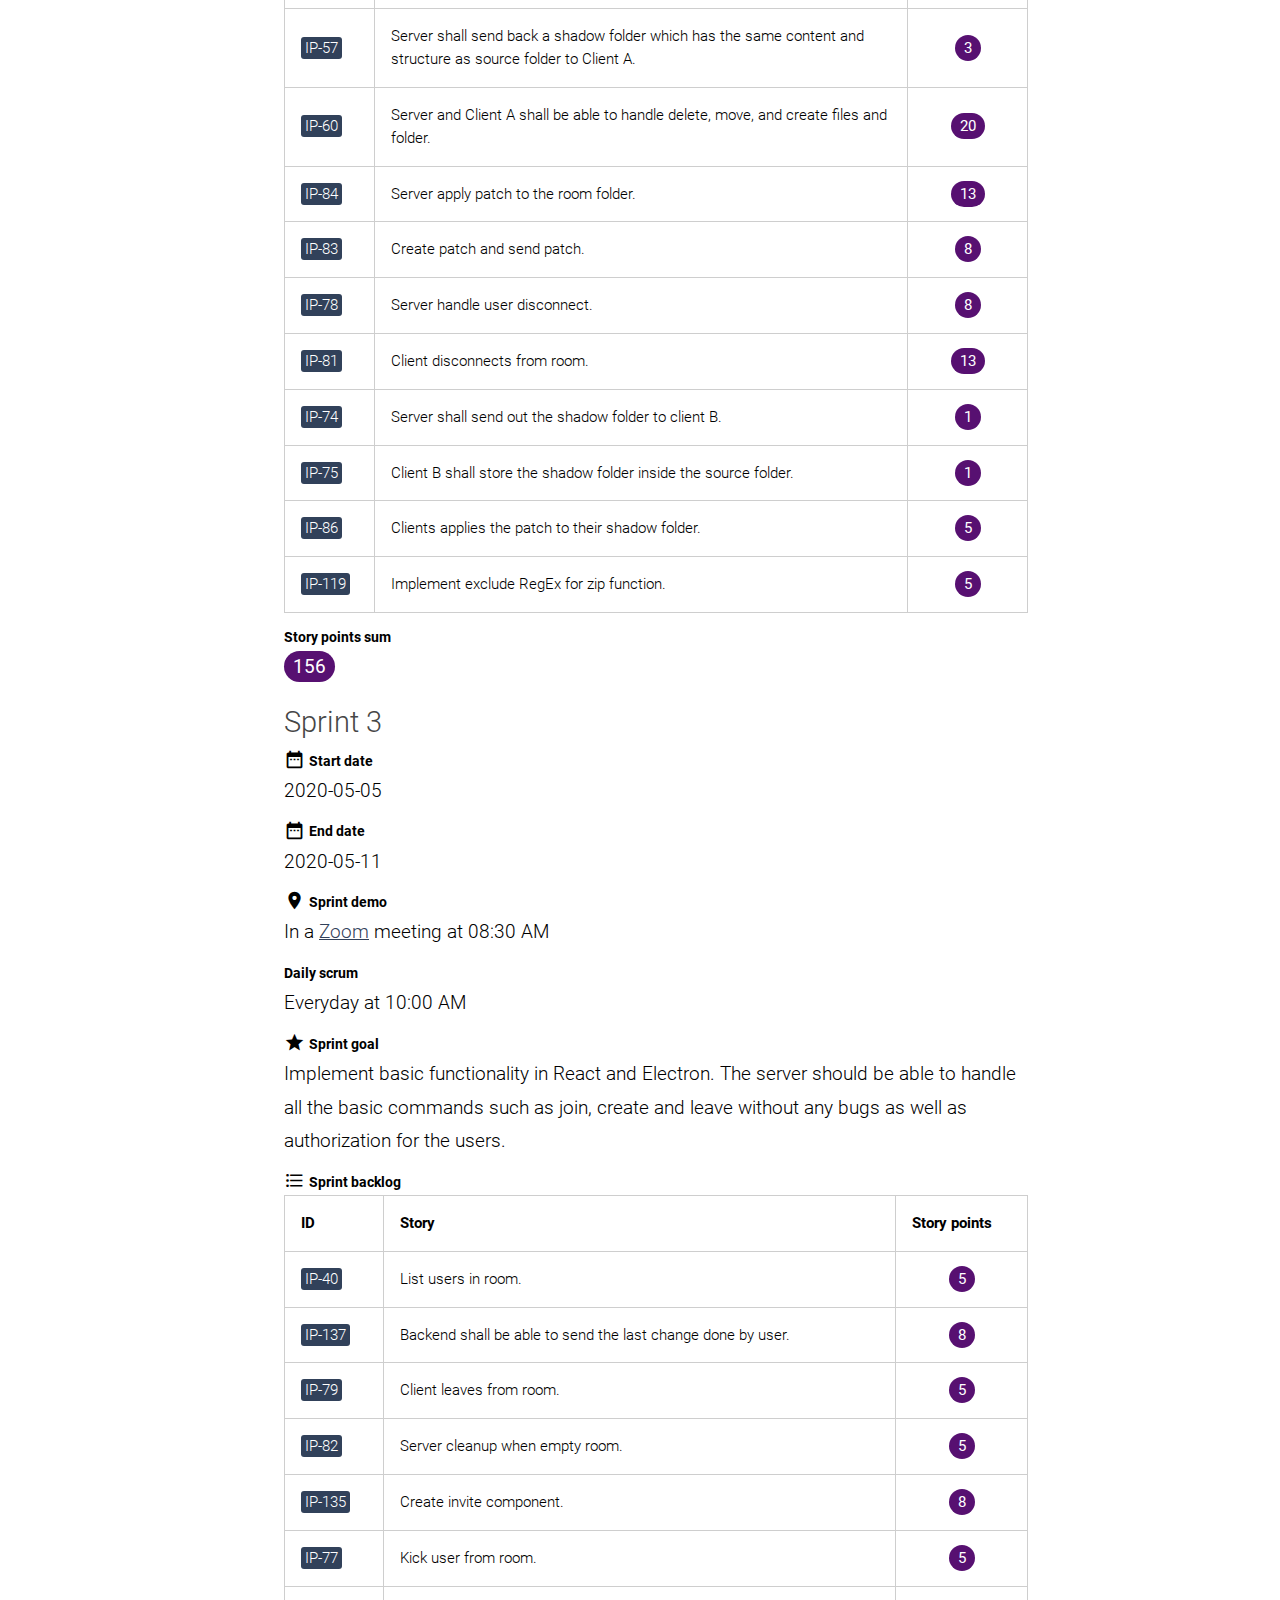
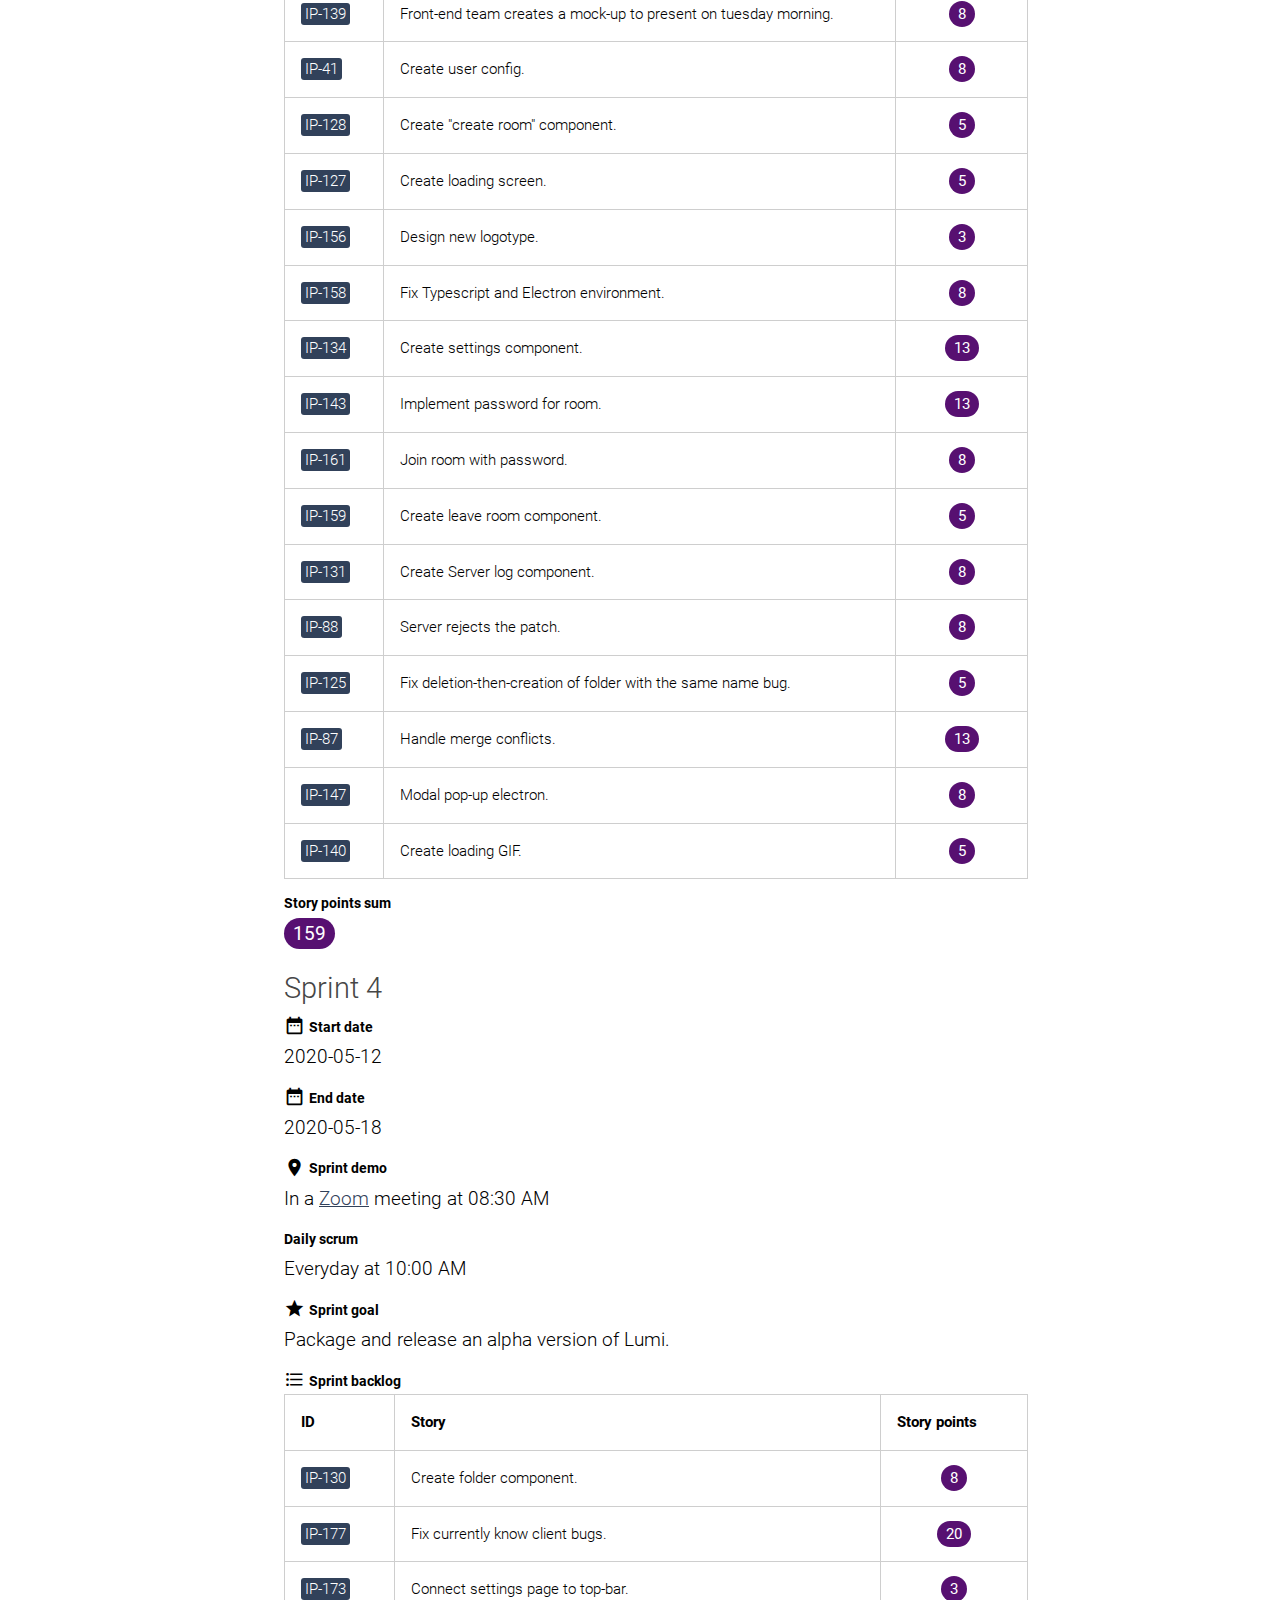
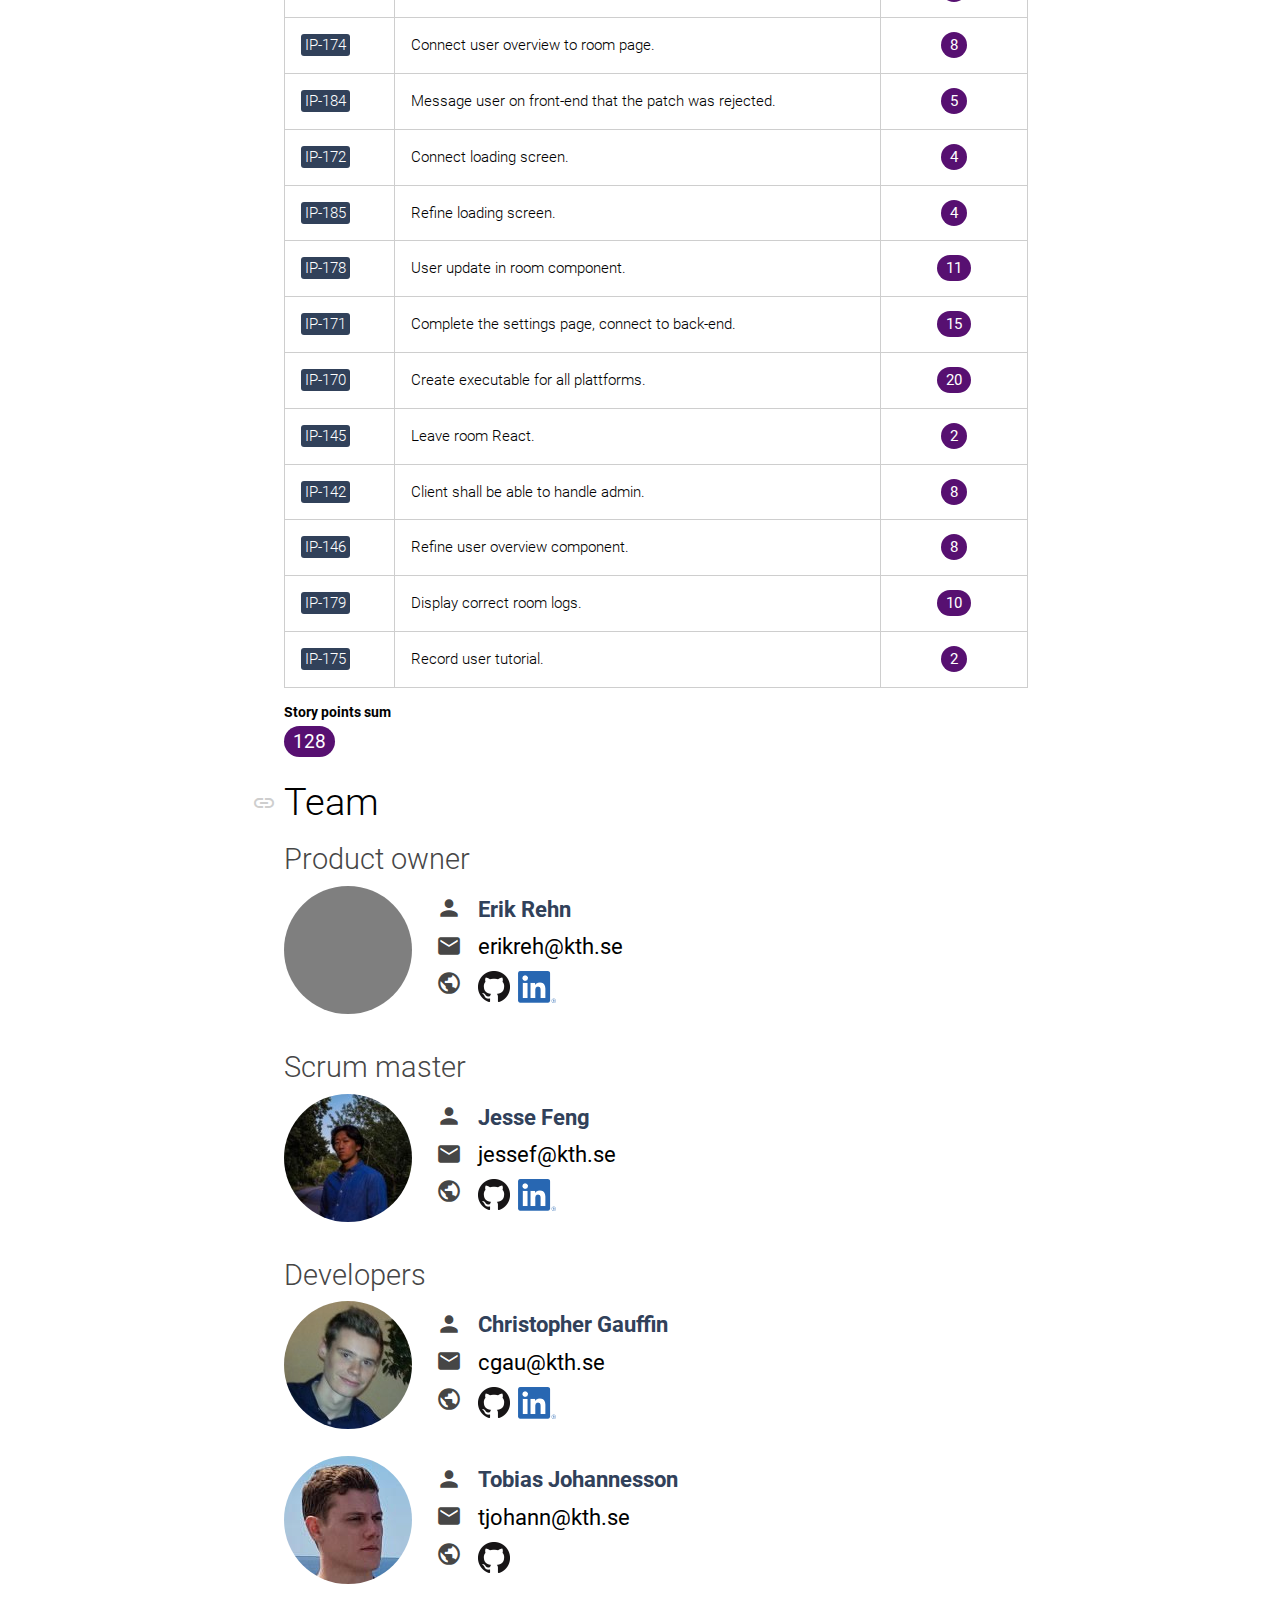
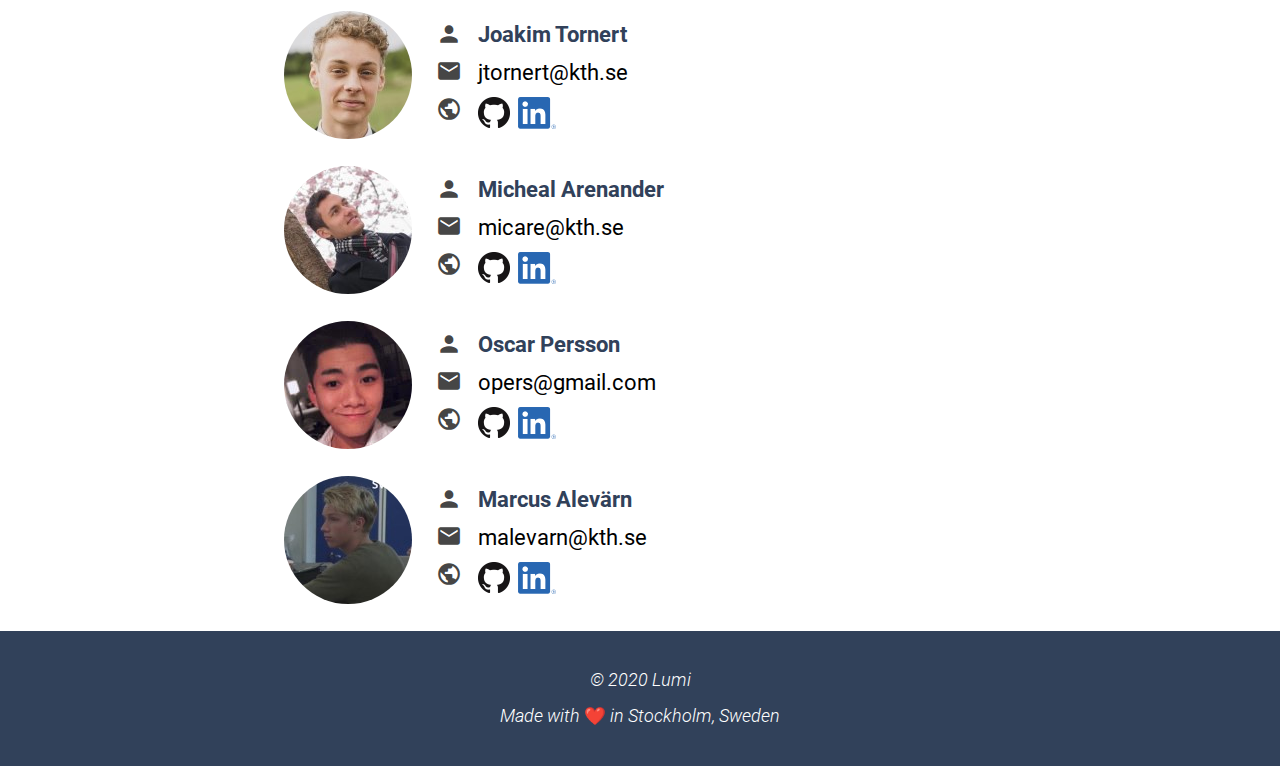
==== commit 7bfdb670: "added download links" ====
--- a/index.html
+++ b/index.html
@@ -432,19 +432,25 @@
               </tr>
               <tr>
                 <td>Windows</td>
-                <td><a href="#" download>lumi-windows-1.0.0.exe</a></td>
-                <td>1.0.0</td>
-                <td>2020-05-18</td>
-              </tr>
-              <tr>
-                <td>Linux</td>
-                <td><a href="#" download>lumi-linux-1.0.0.exe</a></td>
+                <td><a href="https://lumi-kth.s3-eu-west-1.amazonaws.com/lumi-windows-1.0.0.exe" download>lumi-windows-1.0.0.exe</a></td>
                 <td>1.0.0</td>
                 <td>2020-05-18</td>
               </tr>
               <tr>
                 <td>Mac OS X</td>
-                <td><a href="#" download>lumi-mac-1.0.0.exe</a></td>
+                <td><a href="https://lumi-kth.s3-eu-west-1.amazonaws.com/lumi-1.0.0.dmg" download>lumi-1.0.0.dmg</a></td>
+                <td>1.0.0</td>
+                <td>2020-05-18</td>
+              </tr>
+              <tr>
+                <td>Debian</td>
+                <td><a href="https://lumi-kth.s3-eu-west-1.amazonaws.com/lumi_1.0.0_amd64.deb" download>lumi_1.0.0_amd64.deb</a></td>
+                <td>1.0.0</td>
+                <td>2020-05-18</td>
+              </tr>
+              <tr>
+                <td>AppImage</td>
+                <td><a href="https://lumi-kth.s3-eu-west-1.amazonaws.com/lumi-1.0.0.AppImage" download>lumi-1.0.0.AppImage</a></td>
                 <td>1.0.0</td>
                 <td>2020-05-18</td>
               </tr>
